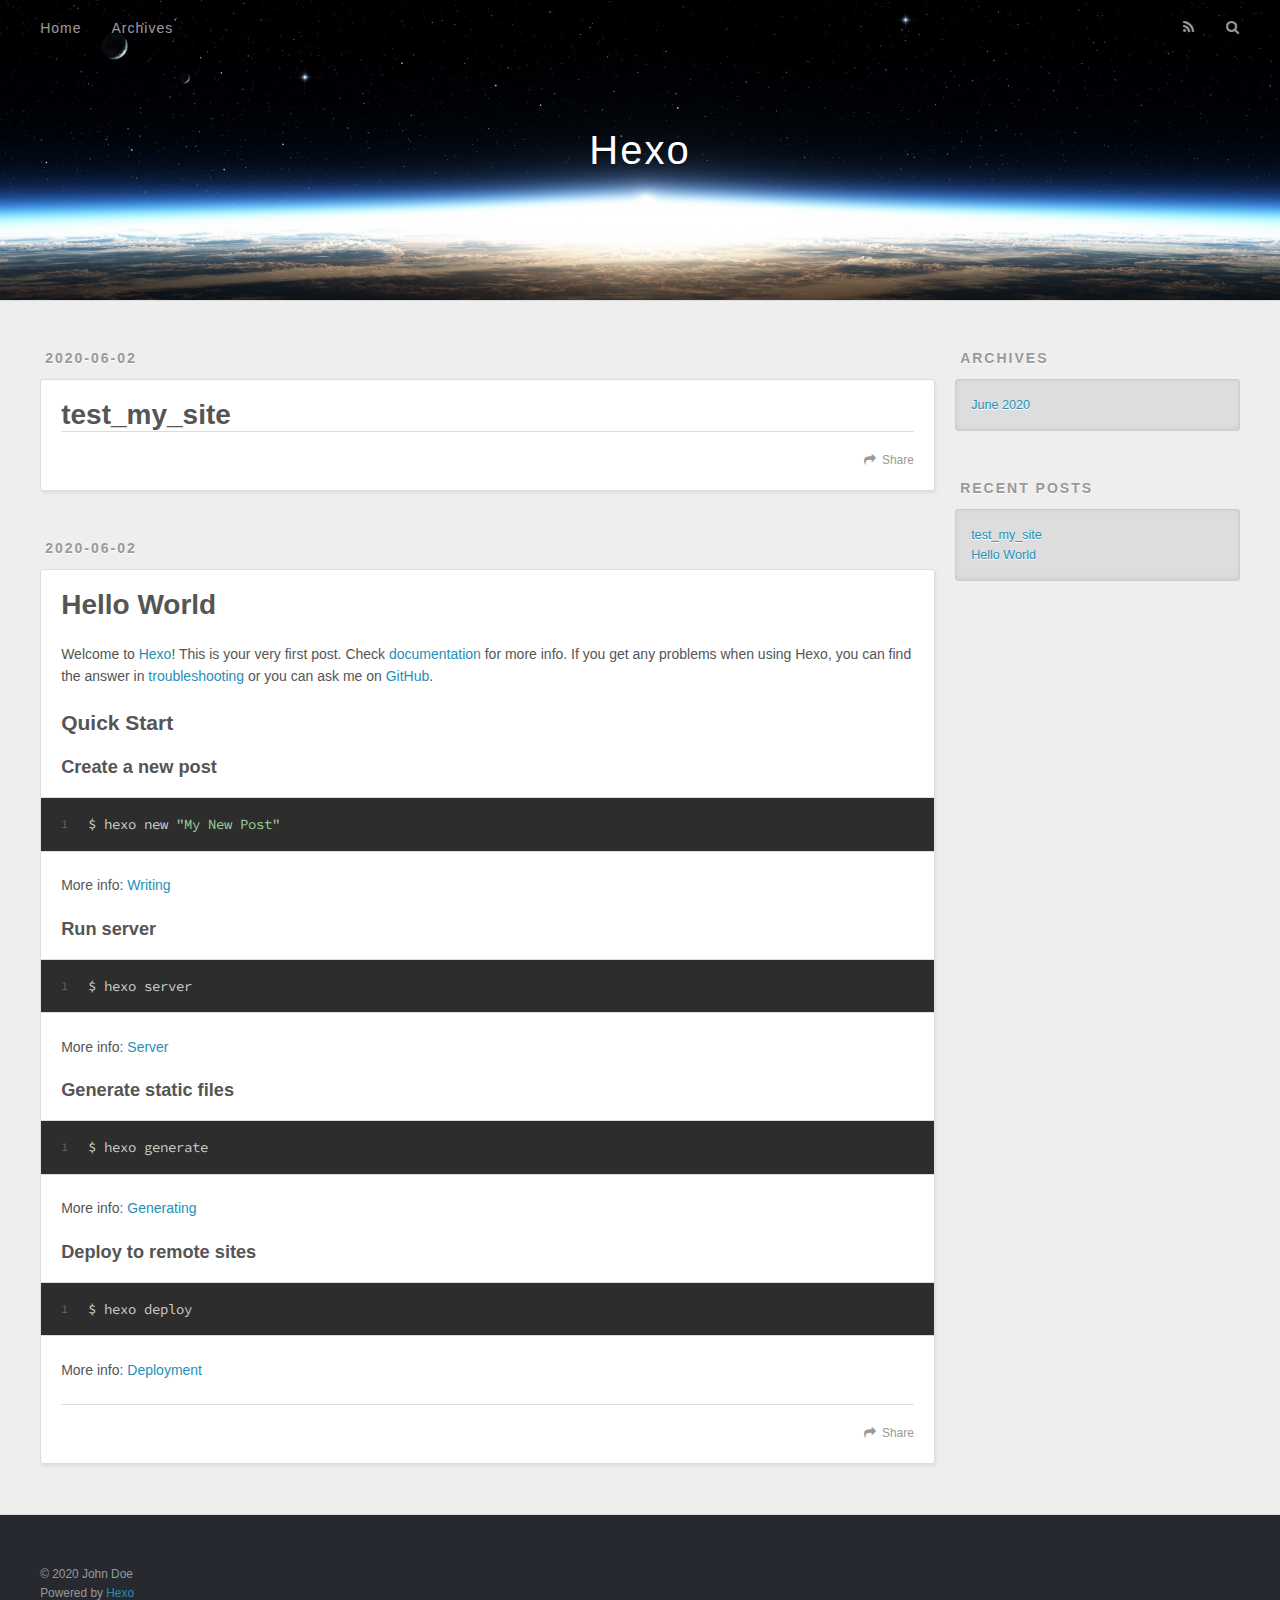
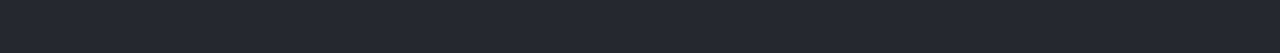
==== index.html @ ede65802 "Site updated: 2020-06-03 00:33:55" ====
<!DOCTYPE html>
<html>
<head>
  <meta charset="utf-8">
  

  
  <title>Hexo</title>
  <meta name="viewport" content="width=device-width, initial-scale=1, maximum-scale=1">
  <meta property="og:type" content="website">
<meta property="og:title" content="Hexo">
<meta property="og:url" content="http://yoursite.com/index.html">
<meta property="og:site_name" content="Hexo">
<meta property="og:locale" content="en_US">
<meta property="article:author" content="John Doe">
<meta name="twitter:card" content="summary">
  
    <link rel="alternate" href="/atom.xml" title="Hexo" type="application/atom+xml">
  
  
    <link rel="icon" href="/favicon.png">
  
  
    <link href="//fonts.googleapis.com/css?family=Source+Code+Pro" rel="stylesheet" type="text/css">
  
  
<link rel="stylesheet" href="/css/style.css">

<meta name="generator" content="Hexo 4.2.1"></head>

<body>
  <div id="container">
    <div id="wrap">
      <header id="header">
  <div id="banner"></div>
  <div id="header-outer" class="outer">
    <div id="header-title" class="inner">
      <h1 id="logo-wrap">
        <a href="/" id="logo">Hexo</a>
      </h1>
      
    </div>
    <div id="header-inner" class="inner">
      <nav id="main-nav">
        <a id="main-nav-toggle" class="nav-icon"></a>
        
          <a class="main-nav-link" href="/">Home</a>
        
          <a class="main-nav-link" href="/archives">Archives</a>
        
      </nav>
      <nav id="sub-nav">
        
          <a id="nav-rss-link" class="nav-icon" href="/atom.xml" title="RSS Feed"></a>
        
        <a id="nav-search-btn" class="nav-icon" title="Search"></a>
      </nav>
      <div id="search-form-wrap">
        <form action="//google.com/search" method="get" accept-charset="UTF-8" class="search-form"><input type="search" name="q" class="search-form-input" placeholder="Search"><button type="submit" class="search-form-submit">&#xF002;</button><input type="hidden" name="sitesearch" value="http://yoursite.com"></form>
      </div>
    </div>
  </div>
</header>
      <div class="outer">
        <section id="main">
  
    <article id="post-test-my-site" class="article article-type-post" itemscope itemprop="blogPost">
  <div class="article-meta">
    <a href="/2020/06/02/test-my-site/" class="article-date">
  <time datetime="2020-06-02T15:18:03.000Z" itemprop="datePublished">2020-06-02</time>
</a>
    
  </div>
  <div class="article-inner">
    
    
      <header class="article-header">
        
  
    <h1 itemprop="name">
      <a class="article-title" href="/2020/06/02/test-my-site/">test_my_site</a>
    </h1>
  

      </header>
    
    <div class="article-entry" itemprop="articleBody">
      
        
      
    </div>
    <footer class="article-footer">
      <a data-url="http://yoursite.com/2020/06/02/test-my-site/" data-id="ckay45ydo000164vs3objbcc9" class="article-share-link">Share</a>
      
      
    </footer>
  </div>
  
</article>


  
    <article id="post-hello-world" class="article article-type-post" itemscope itemprop="blogPost">
  <div class="article-meta">
    <a href="/2020/06/02/hello-world/" class="article-date">
  <time datetime="2020-06-02T15:09:03.783Z" itemprop="datePublished">2020-06-02</time>
</a>
    
  </div>
  <div class="article-inner">
    
    
      <header class="article-header">
        
  
    <h1 itemprop="name">
      <a class="article-title" href="/2020/06/02/hello-world/">Hello World</a>
    </h1>
  

      </header>
    
    <div class="article-entry" itemprop="articleBody">
      
        <p>Welcome to <a href="https://hexo.io/" target="_blank" rel="noopener">Hexo</a>! This is your very first post. Check <a href="https://hexo.io/docs/" target="_blank" rel="noopener">documentation</a> for more info. If you get any problems when using Hexo, you can find the answer in <a href="https://hexo.io/docs/troubleshooting.html" target="_blank" rel="noopener">troubleshooting</a> or you can ask me on <a href="https://github.com/hexojs/hexo/issues" target="_blank" rel="noopener">GitHub</a>.</p>
<h2 id="Quick-Start"><a href="#Quick-Start" class="headerlink" title="Quick Start"></a>Quick Start</h2><h3 id="Create-a-new-post"><a href="#Create-a-new-post" class="headerlink" title="Create a new post"></a>Create a new post</h3><figure class="highlight bash"><table><tr><td class="gutter"><pre><span class="line">1</span><br></pre></td><td class="code"><pre><span class="line">$ hexo new <span class="string">"My New Post"</span></span><br></pre></td></tr></table></figure>

<p>More info: <a href="https://hexo.io/docs/writing.html" target="_blank" rel="noopener">Writing</a></p>
<h3 id="Run-server"><a href="#Run-server" class="headerlink" title="Run server"></a>Run server</h3><figure class="highlight bash"><table><tr><td class="gutter"><pre><span class="line">1</span><br></pre></td><td class="code"><pre><span class="line">$ hexo server</span><br></pre></td></tr></table></figure>

<p>More info: <a href="https://hexo.io/docs/server.html" target="_blank" rel="noopener">Server</a></p>
<h3 id="Generate-static-files"><a href="#Generate-static-files" class="headerlink" title="Generate static files"></a>Generate static files</h3><figure class="highlight bash"><table><tr><td class="gutter"><pre><span class="line">1</span><br></pre></td><td class="code"><pre><span class="line">$ hexo generate</span><br></pre></td></tr></table></figure>

<p>More info: <a href="https://hexo.io/docs/generating.html" target="_blank" rel="noopener">Generating</a></p>
<h3 id="Deploy-to-remote-sites"><a href="#Deploy-to-remote-sites" class="headerlink" title="Deploy to remote sites"></a>Deploy to remote sites</h3><figure class="highlight bash"><table><tr><td class="gutter"><pre><span class="line">1</span><br></pre></td><td class="code"><pre><span class="line">$ hexo deploy</span><br></pre></td></tr></table></figure>

<p>More info: <a href="https://hexo.io/docs/one-command-deployment.html" target="_blank" rel="noopener">Deployment</a></p>

      
    </div>
    <footer class="article-footer">
      <a data-url="http://yoursite.com/2020/06/02/hello-world/" data-id="ckay45ydk000064vs6epibix3" class="article-share-link">Share</a>
      
      
    </footer>
  </div>
  
</article>


  


</section>
        
          <aside id="sidebar">
  
    

  
    

  
    
  
    
  <div class="widget-wrap">
    <h3 class="widget-title">Archives</h3>
    <div class="widget">
      <ul class="archive-list"><li class="archive-list-item"><a class="archive-list-link" href="/archives/2020/06/">June 2020</a></li></ul>
    </div>
  </div>


  
    
  <div class="widget-wrap">
    <h3 class="widget-title">Recent Posts</h3>
    <div class="widget">
      <ul>
        
          <li>
            <a href="/2020/06/02/test-my-site/">test_my_site</a>
          </li>
        
          <li>
            <a href="/2020/06/02/hello-world/">Hello World</a>
          </li>
        
      </ul>
    </div>
  </div>

  
</aside>
        
      </div>
      <footer id="footer">
  
  <div class="outer">
    <div id="footer-info" class="inner">
      &copy; 2020 John Doe<br>
      Powered by <a href="http://hexo.io/" target="_blank">Hexo</a>
    </div>
  </div>
</footer>
    </div>
    <nav id="mobile-nav">
  
    <a href="/" class="mobile-nav-link">Home</a>
  
    <a href="/archives" class="mobile-nav-link">Archives</a>
  
</nav>
    

<script src="//ajax.googleapis.com/ajax/libs/jquery/2.0.3/jquery.min.js"></script>


  
<link rel="stylesheet" href="/fancybox/jquery.fancybox.css">

  
<script src="/fancybox/jquery.fancybox.pack.js"></script>




<script src="/js/script.js"></script>




  </div>
</body>
</html>
---- css/style.css ----
body {
  width: 100%;
}
body:before,
body:after {
  content: "";
  display: table;
}
body:after {
  clear: both;
}
html,
body,
div,
span,
applet,
object,
iframe,
h1,
h2,
h3,
h4,
h5,
h6,
p,
blockquote,
pre,
a,
abbr,
acronym,
address,
big,
cite,
code,
del,
dfn,
em,
img,
ins,
kbd,
q,
s,
samp,
small,
strike,
strong,
sub,
sup,
tt,
var,
dl,
dt,
dd,
ol,
ul,
li,
fieldset,
form,
label,
legend,
table,
caption,
tbody,
tfoot,
thead,
tr,
th,
td {
  margin: 0;
  padding: 0;
  border: 0;
  outline: 0;
  font-weight: inherit;
  font-style: inherit;
  font-family: inherit;
  font-size: 100%;
  vertical-align: baseline;
}
body {
  line-height: 1;
  color: #000;
  background: #fff;
}
ol,
ul {
  list-style: none;
}
table {
  border-collapse: separate;
  border-spacing: 0;
  vertical-align: middle;
}
caption,
th,
td {
  text-align: left;
  font-weight: normal;
  vertical-align: middle;
}
a img {
  border: none;
}
input,
button {
  margin: 0;
  padding: 0;
}
input::-moz-focus-inner,
button::-moz-focus-inner {
  border: 0;
  padding: 0;
}
@font-face {
  font-family: FontAwesome;
  font-style: normal;
  font-weight: normal;
  src: url("fonts/fontawesome-webfont.eot?v=#4.0.3");
  src: url("fonts/fontawesome-webfont.eot?#iefix&v=#4.0.3") format("embedded-opentype"), url("fonts/fontawesome-webfont.woff?v=#4.0.3") format("woff"), url("fonts/fontawesome-webfont.ttf?v=#4.0.3") format("truetype"), url("fonts/fontawesome-webfont.svg#fontawesomeregular?v=#4.0.3") format("svg");
}
html,
body,
#container {
  height: 100%;
}
body {
  background: #eee;
  font: 14px -apple-system, BlinkMacSystemFont, "Segoe UI", "Roboto", "Oxygen", "Ubuntu", "Cantarell", "Fira Sans", "Droid Sans", "Helvetica Neue", sans-serif;
  -webkit-text-size-adjust: 100%;
}
.outer {
  max-width: 1220px;
  margin: 0 auto;
  padding: 0 20px;
}
.outer:before,
.outer:after {
  content: "";
  display: table;
}
.outer:after {
  clear: both;
}
.inner {
  display: inline;
  float: left;
  width: 98.33333333333333%;
  margin: 0 0.833333333333333%;
}
.left,
.alignleft {
  float: left;
}
.right,
.alignright {
  float: right;
}
.clear {
  clear: both;
}
#container {
  position: relative;
}
.mobile-nav-on {
  overflow: hidden;
}
#wrap {
  height: 100%;
  width: 100%;
  position: absolute;
  top: 0;
  left: 0;
  -webkit-transition: 0.2s ease-out;
  -moz-transition: 0.2s ease-out;
  -ms-transition: 0.2s ease-out;
  transition: 0.2s ease-out;
  z-index: 1;
  background: #eee;
}
.mobile-nav-on #wrap {
  left: 280px;
}
@media screen and (min-width: 768px) {
  #main {
    display: inline;
    float: left;
    width: 73.33333333333333%;
    margin: 0 0.833333333333333%;
  }
}
.article-date,
.article-category-link,
.archive-year,
.widget-title {
  text-decoration: none;
  text-transform: uppercase;
  letter-spacing: 2px;
  color: #999;
  margin-bottom: 1em;
  margin-left: 5px;
  line-height: 1em;
  text-shadow: 0 1px #fff;
  font-weight: bold;
}
.article-inner,
.archive-article-inner {
  background: #fff;
  -webkit-box-shadow: 1px 2px 3px #ddd;
  box-shadow: 1px 2px 3px #ddd;
  border: 1px solid #ddd;
  border-radius: 3px;
}
.article-entry h1,
.widget h1 {
  font-size: 2em;
}
.article-entry h2,
.widget h2 {
  font-size: 1.5em;
}
.article-entry h3,
.widget h3 {
  font-size: 1.3em;
}
.article-entry h4,
.widget h4 {
  font-size: 1.2em;
}
.article-entry h5,
.widget h5 {
  font-size: 1em;
}
.article-entry h6,
.widget h6 {
  font-size: 1em;
  color: #999;
}
.article-entry hr,
.widget hr {
  border: 1px dashed #ddd;
}
.article-entry strong,
.widget strong {
  font-weight: bold;
}
.article-entry em,
.widget em,
.article-entry cite,
.widget cite {
  font-style: italic;
}
.article-entry sup,
.widget sup,
.article-entry sub,
.widget sub {
  font-size: 0.75em;
  line-height: 0;
  position: relative;
  vertical-align: baseline;
}
.article-entry sup,
.widget sup {
  top: -0.5em;
}
.article-entry sub,
.widget sub {
  bottom: -0.2em;
}
.article-entry small,
.widget small {
  font-size: 0.85em;
}
.article-entry acronym,
.widget acronym,
.article-entry abbr,
.widget abbr {
  border-bottom: 1px dotted;
}
.article-entry ul,
.widget ul,
.article-entry ol,
.widget ol,
.article-entry dl,
.widget dl {
  margin: 0 20px;
  line-height: 1.6em;
}
.article-entry ul ul,
.widget ul ul,
.article-entry ol ul,
.widget ol ul,
.article-entry ul ol,
.widget ul ol,
.article-entry ol ol,
.widget ol ol {
  margin-top: 0;
  margin-bottom: 0;
}
.article-entry ul,
.widget ul {
  list-style: disc;
}
.article-entry ol,
.widget ol {
  list-style: decimal;
}
.article-entry dt,
.widget dt {
  font-weight: bold;
}
#header {
  height: 300px;
  position: relative;
  border-bottom: 1px solid #ddd;
}
#header:before,
#header:after {
  content: "";
  position: absolute;
  left: 0;
  right: 0;
  height: 40px;
}
#header:before {
  top: 0;
  background: -webkit-linear-gradient(rgba(0,0,0,0.2), transparent);
  background: -moz-linear-gradient(rgba(0,0,0,0.2), transparent);
  background: -ms-linear-gradient(rgba(0,0,0,0.2), transparent);
  background: linear-gradient(rgba(0,0,0,0.2), transparent);
}
#header:after {
  bottom: 0;
  background: -webkit-linear-gradient(transparent, rgba(0,0,0,0.2));
  background: -moz-linear-gradient(transparent, rgba(0,0,0,0.2));
  background: -ms-linear-gradient(transparent, rgba(0,0,0,0.2));
  background: linear-gradient(transparent, rgba(0,0,0,0.2));
}
#header-outer {
  height: 100%;
  position: relative;
}
#header-inner {
  position: relative;
  overflow: hidden;
}
#banner {
  position: absolute;
  top: 0;
  left: 0;
  width: 100%;
  height: 100%;
  background: url("images/banner.jpg") center #000;
  -webkit-background-size: cover;
  -moz-background-size: cover;
  background-size: cover;
  z-index: -1;
}
#header-title {
  text-align: center;
  height: 40px;
  position: absolute;
  top: 50%;
  left: 0;
  margin-top: -20px;
}
#logo,
#subtitle {
  text-decoration: none;
  color: #fff;
  font-weight: 300;
  text-shadow: 0 1px 4px rgba(0,0,0,0.3);
}
#logo {
  font-size: 40px;
  line-height: 40px;
  letter-spacing: 2px;
}
#subtitle {
  font-size: 16px;
  line-height: 16px;
  letter-spacing: 1px;
}
#subtitle-wrap {
  margin-top: 16px;
}
#main-nav {
  float: left;
  margin-left: -15px;
}
.nav-icon,
.main-nav-link {
  float: left;
  color: #fff;
  opacity: 0.6;
  text-decoration: none;
  text-shadow: 0 1px rgba(0,0,0,0.2);
  -webkit-transition: opacity 0.2s;
  -moz-transition: opacity 0.2s;
  -ms-transition: opacity 0.2s;
  transition: opacity 0.2s;
  display: block;
  padding: 20px 15px;
}
.nav-icon:hover,
.main-nav-link:hover {
  opacity: 1;
}
.nav-icon {
  font-family: FontAwesome;
  text-align: center;
  font-size: 14px;
  width: 14px;
  height: 14px;
  padding: 20px 15px;
  position: relative;
  cursor: pointer;
}
.main-nav-link {
  font-weight: 300;
  letter-spacing: 1px;
}
@media screen and (max-width: 479px) {
  .main-nav-link {
    display: none;
  }
}
#main-nav-toggle {
  display: none;
}
#main-nav-toggle:before {
  content: "\f0c9";
}
@media screen and (max-width: 479px) {
  #main-nav-toggle {
    display: block;
  }
}
#sub-nav {
  float: right;
  margin-right: -15px;
}
#nav-rss-link:before {
  content: "\f09e";
}
#nav-search-btn:before {
  content: "\f002";
}
#search-form-wrap {
  position: absolute;
  top: 15px;
  width: 150px;
  height: 30px;
  right: -150px;
  opacity: 0;
  -webkit-transition: 0.2s ease-out;
  -moz-transition: 0.2s ease-out;
  -ms-transition: 0.2s ease-out;
  transition: 0.2s ease-out;
}
#search-form-wrap.on {
  opacity: 1;
  right: 0;
}
@media screen and (max-width: 479px) {
  #search-form-wrap {
    width: 100%;
    right: -100%;
  }
}
.search-form {
  position: absolute;
  top: 0;
  left: 0;
  right: 0;
  background: #fff;
  padding: 5px 15px;
  border-radius: 15px;
  -webkit-box-shadow: 0 0 10px rgba(0,0,0,0.3);
  box-shadow: 0 0 10px rgba(0,0,0,0.3);
}
.search-form-input {
  border: none;
  background: none;
  color: #555;
  width: 100%;
  font: 13px -apple-system, BlinkMacSystemFont, "Segoe UI", "Roboto", "Oxygen", "Ubuntu", "Cantarell", "Fira Sans", "Droid Sans", "Helvetica Neue", sans-serif;
  outline: none;
}
.search-form-input::-webkit-search-results-decoration,
.search-form-input::-webkit-search-cancel-button {
  -webkit-appearance: none;
}
.search-form-submit {
  position: absolute;
  top: 50%;
  right: 10px;
  margin-top: -7px;
  font: 13px FontAwesome;
  border: none;
  background: none;
  color: #bbb;
  cursor: pointer;
}
.search-form-submit:hover,
.search-form-submit:focus {
  color: #777;
}
.article {
  margin: 50px 0;
}
.article-inner {
  overflow: hidden;
}
.article-meta:before,
.article-meta:after {
  content: "";
  display: table;
}
.article-meta:after {
  clear: both;
}
.article-date {
  float: left;
}
.article-category {
  float: left;
  line-height: 1em;
  color: #ccc;
  text-shadow: 0 1px #fff;
  margin-left: 8px;
}
.article-category:before {
  content: "\2022";
}
.article-category-link {
  margin: 0 12px 1em;
}
.article-header {
  padding: 20px 20px 0;
}
.article-title {
  text-decoration: none;
  font-size: 2em;
  font-weight: bold;
  color: #555;
  line-height: 1.1em;
  -webkit-transition: color 0.2s;
  -moz-transition: color 0.2s;
  -ms-transition: color 0.2s;
  transition: color 0.2s;
}
a.article-title:hover {
  color: #258fb8;
}
.article-entry {
  color: #555;
  padding: 0 20px;
}
.article-entry:before,
.article-entry:after {
  content: "";
  display: table;
}
.article-entry:after {
  clear: both;
}
.article-entry p,
.article-entry table {
  line-height: 1.6em;
  margin: 1.6em 0;
}
.article-entry h1,
.article-entry h2,
.article-entry h3,
.article-entry h4,
.article-entry h5,
.article-entry h6 {
  font-weight: bold;
}
.article-entry h1,
.article-entry h2,
.article-entry h3,
.article-entry h4,
.article-entry h5,
.article-entry h6 {
  line-height: 1.1em;
  margin: 1.1em 0;
}
.article-entry a {
  color: #258fb8;
  text-decoration: none;
}
.article-entry a:hover {
  text-decoration: underline;
}
.article-entry ul,
.article-entry ol,
.article-entry dl {
  margin-top: 1.6em;
  margin-bottom: 1.6em;
}
.article-entry img,
.article-entry video {
  max-width: 100%;
  height: auto;
  display: block;
  margin: auto;
}
.article-entry iframe {
  border: none;
}
.article-entry table {
  width: 100%;
  border-collapse: collapse;
  border-spacing: 0;
}
.article-entry th {
  font-weight: bold;
  border-bottom: 3px solid #ddd;
  padding-bottom: 0.5em;
}
.article-entry td {
  border-bottom: 1px solid #ddd;
  padding: 10px 0;
}
.article-entry blockquote {
  font-family: Georgia, "Times New Roman", serif;
  font-size: 1.4em;
  margin: 1.6em 20px;
  text-align: center;
}
.article-entry blockquote footer {
  font-size: 14px;
  margin: 1.6em 0;
  font-family: -apple-system, BlinkMacSystemFont, "Segoe UI", "Roboto", "Oxygen", "Ubuntu", "Cantarell", "Fira Sans", "Droid Sans", "Helvetica Neue", sans-serif;
}
.article-entry blockquote footer cite:before {
  content: "—";
  padding: 0 0.5em;
}
.article-entry .pullquote {
  text-align: left;
  width: 45%;
  margin: 0;
}
.article-entry .pullquote.left {
  margin-left: 0.5em;
  margin-right: 1em;
}
.article-entry .pullquote.right {
  margin-right: 0.5em;
  margin-left: 1em;
}
.article-entry .caption {
  color: #999;
  display: block;
  font-size: 0.9em;
  margin-top: 0.5em;
  position: relative;
  text-align: center;
}
.article-entry .video-container {
  position: relative;
  padding-top: 56.25%;
  height: 0;
  overflow: hidden;
}
.article-entry .video-container iframe,
.article-entry .video-container object,
.article-entry .video-container embed {
  position: absolute;
  top: 0;
  left: 0;
  width: 100%;
  height: 100%;
  margin-top: 0;
}
.article-more-link a {
  display: inline-block;
  line-height: 1em;
  padding: 6px 15px;
  border-radius: 15px;
  background: #eee;
  color: #999;
  text-shadow: 0 1px #fff;
  text-decoration: none;
}
.article-more-link a:hover {
  background: #258fb8;
  color: #fff;
  text-decoration: none;
  text-shadow: 0 1px #1e7293;
}
.article-footer {
  font-size: 0.85em;
  line-height: 1.6em;
  border-top: 1px solid #ddd;
  padding-top: 1.6em;
  margin: 0 20px 20px;
}
.article-footer:before,
.article-footer:after {
  content: "";
  display: table;
}
.article-footer:after {
  clear: both;
}
.article-footer a {
  color: #999;
  text-decoration: none;
}
.article-footer a:hover {
  color: #555;
}
.article-tag-list-item {
  float: left;
  margin-right: 10px;
}
.article-tag-list-link:before {
  content: "#";
}
.article-comment-link {
  float: right;
}
.article-comment-link:before {
  content: "\f075";
  font-family: FontAwesome;
  padding-right: 8px;
}
.article-share-link {
  cursor: pointer;
  float: right;
  margin-left: 20px;
}
.article-share-link:before {
  content: "\f064";
  font-family: FontAwesome;
  padding-right: 6px;
}
#article-nav {
  position: relative;
}
#article-nav:before,
#article-nav:after {
  content: "";
  display: table;
}
#article-nav:after {
  clear: both;
}
@media screen and (min-width: 768px) {
  #article-nav {
    margin: 50px 0;
  }
  #article-nav:before {
    width: 8px;
    height: 8px;
    position: absolute;
    top: 50%;
    left: 50%;
    margin-top: -4px;
    margin-left: -4px;
    content: "";
    border-radius: 50%;
    background: #ddd;
    -webkit-box-shadow: 0 1px 2px #fff;
    box-shadow: 0 1px 2px #fff;
  }
}
.article-nav-link-wrap {
  text-decoration: none;
  text-shadow: 0 1px #fff;
  color: #999;
  -webkit-box-sizing: border-box;
  -moz-box-sizing: border-box;
  box-sizing: border-box;
  margin-top: 50px;
  text-align: center;
  display: block;
}
.article-nav-link-wrap:hover {
  color: #555;
}
@media screen and (min-width: 768px) {
  .article-nav-link-wrap {
    width: 50%;
    margin-top: 0;
  }
}
@media screen and (min-width: 768px) {
  #article-nav-newer {
    float: left;
    text-align: right;
    padding-right: 20px;
  }
}
@media screen and (min-width: 768px) {
  #article-nav-older {
    float: right;
    text-align: left;
    padding-left: 20px;
  }
}
.article-nav-caption {
  text-transform: uppercase;
  letter-spacing: 2px;
  color: #ddd;
  line-height: 1em;
  font-weight: bold;
}
#article-nav-newer .article-nav-caption {
  margin-right: -2px;
}
.article-nav-title {
  font-size: 0.85em;
  line-height: 1.6em;
  margin-top: 0.5em;
}
.article-share-box {
  position: absolute;
  display: none;
  background: #fff;
  -webkit-box-shadow: 1px 2px 10px rgba(0,0,0,0.2);
  box-shadow: 1px 2px 10px rgba(0,0,0,0.2);
  border-radius: 3px;
  margin-left: -145px;
  overflow: hidden;
  z-index: 1;
}
.article-share-box.on {
  display: block;
}
.article-share-input {
  width: 100%;
  background: none;
  -webkit-box-sizing: border-box;
  -moz-box-sizing: border-box;
  box-sizing: border-box;
  font: 14px -apple-system, BlinkMacSystemFont, "Segoe UI", "Roboto", "Oxygen", "Ubuntu", "Cantarell", "Fira Sans", "Droid Sans", "Helvetica Neue", sans-serif;
  padding: 0 15px;
  color: #555;
  outline: none;
  border: 1px solid #ddd;
  border-radius: 3px 3px 0 0;
  height: 36px;
  line-height: 36px;
}
.article-share-links {
  background: #eee;
}
.article-share-links:before,
.article-share-links:after {
  content: "";
  display: table;
}
.article-share-links:after {
  clear: both;
}
.article-share-twitter,
.article-share-facebook,
.article-share-pinterest,
.article-share-google {
  width: 50px;
  height: 36px;
  display: block;
  float: left;
  position: relative;
  color: #999;
  text-shadow: 0 1px #fff;
}
.article-share-twitter:before,
.article-share-facebook:before,
.article-share-pinterest:before,
.article-share-google:before {
  font-size: 20px;
  font-family: FontAwesome;
  width: 20px;
  height: 20px;
  position: absolute;
  top: 50%;
  left: 50%;
  margin-top: -10px;
  margin-left: -10px;
  text-align: center;
}
.article-share-twitter:hover,
.article-share-facebook:hover,
.article-share-pinterest:hover,
.article-share-google:hover {
  color: #fff;
}
.article-share-twitter:before {
  content: "\f099";
}
.article-share-twitter:hover {
  background: #00aced;
  text-shadow: 0 1px #008abe;
}
.article-share-facebook:before {
  content: "\f09a";
}
.article-share-facebook:hover {
  background: #3b5998;
  text-shadow: 0 1px #2f477a;
}
.article-share-pinterest:before {
  content: "\f0d2";
}
.article-share-pinterest:hover {
  background: #cb2027;
  text-shadow: 0 1px #a21a1f;
}
.article-share-google:before {
  content: "\f0d5";
}
.article-share-google:hover {
  background: #dd4b39;
  text-shadow: 0 1px #be3221;
}
.article-gallery {
  background: #000;
  position: relative;
}
.article-gallery-photos {
  position: relative;
  overflow: hidden;
}
.article-gallery-img {
  display: none;
  max-width: 100%;
}
.article-gallery-img:first-child {
  display: block;
}
.article-gallery-img.loaded {
  position: absolute;
  display: block;
}
.article-gallery-img img {
  display: block;
  max-width: 100%;
  margin: 0 auto;
}
#comments {
  background: #fff;
  -webkit-box-shadow: 1px 2px 3px #ddd;
  box-shadow: 1px 2px 3px #ddd;
  padding: 20px;
  border: 1px solid #ddd;
  border-radius: 3px;
  margin: 50px 0;
}
#comments a {
  color: #258fb8;
}
.archives-wrap {
  margin: 50px 0;
}
.archives:before,
.archives:after {
  content: "";
  display: table;
}
.archives:after {
  clear: both;
}
.archive-year-wrap {
  margin-bottom: 1em;
}
.archives {
  -webkit-column-gap: 10px;
  -moz-column-gap: 10px;
  column-gap: 10px;
}
@media screen and (min-width: 480px) and (max-width: 767px) {
  .archives {
    -webkit-column-count: 2;
    -moz-column-count: 2;
    column-count: 2;
  }
}
@media screen and (min-width: 768px) {
  .archives {
    -webkit-column-count: 3;
    -moz-column-count: 3;
    column-count: 3;
  }
}
.archive-article {
  -webkit-column-break-inside: avoid;
  page-break-inside: avoid;
  overflow: hidden;
  break-inside: avoid-column;
}
.archive-article-inner {
  padding: 10px;
  margin-bottom: 15px;
}
.archive-article-title {
  text-decoration: none;
  font-weight: bold;
  color: #555;
  -webkit-transition: color 0.2s;
  -moz-transition: color 0.2s;
  -ms-transition: color 0.2s;
  transition: color 0.2s;
  line-height: 1.6em;
}
.archive-article-title:hover {
  color: #258fb8;
}
.archive-article-footer {
  margin-top: 1em;
}
.archive-article-date {
  color: #999;
  text-decoration: none;
  font-size: 0.85em;
  line-height: 1em;
  margin-bottom: 0.5em;
  display: block;
}
#page-nav {
  margin: 50px auto;
  background: #fff;
  -webkit-box-shadow: 1px 2px 3px #ddd;
  box-shadow: 1px 2px 3px #ddd;
  border: 1px solid #ddd;
  border-radius: 3px;
  text-align: center;
  color: #999;
  overflow: hidden;
}
#page-nav:before,
#page-nav:after {
  content: "";
  display: table;
}
#page-nav:after {
  clear: both;
}
#page-nav a,
#page-nav span {
  padding: 10px 20px;
  line-height: 1;
  height: 2ex;
}
#page-nav a {
  color: #999;
  text-decoration: none;
}
#page-nav a:hover {
  background: #999;
  color: #fff;
}
#page-nav .prev {
  float: left;
}
#page-nav .next {
  float: right;
}
#page-nav .page-number {
  display: inline-block;
}
@media screen and (max-width: 479px) {
  #page-nav .page-number {
    display: none;
  }
}
#page-nav .current {
  color: #555;
  font-weight: bold;
}
#page-nav .space {
  color: #ddd;
}
#footer {
  background: #262a30;
  padding: 50px 0;
  border-top: 1px solid #ddd;
  color: #999;
}
#footer a {
  color: #258fb8;
  text-decoration: none;
}
#footer a:hover {
  text-decoration: underline;
}
#footer-info {
  line-height: 1.6em;
  font-size: 0.85em;
}
.article-entry pre,
.article-entry .highlight {
  background: #2d2d2d;
  margin: 0 -20px;
  padding: 15px 20px;
  border-style: solid;
  border-color: #ddd;
  border-width: 1px 0;
  overflow: auto;
  color: #ccc;
  line-height: 22.400000000000002px;
}
.article-entry .highlight .gutter pre,
.article-entry .gist .gist-file .gist-data .line-numbers {
  color: #666;
  font-size: 0.85em;
}
.article-entry pre,
.article-entry code {
  font-family: "Source Code Pro", Consolas, Monaco, Menlo, Consolas, monospace;
}
.article-entry code {
  background: #eee;
  text-shadow: 0 1px #fff;
  padding: 0 0.3em;
}
.article-entry pre code {
  background: none;
  text-shadow: none;
  padding: 0;
}
.article-entry .highlight pre {
  border: none;
  margin: 0;
  padding: 0;
}
.article-entry .highlight table {
  margin: 0;
  width: auto;
}
.article-entry .highlight td {
  border: none;
  padding: 0;
}
.article-entry .highlight figcaption {
  font-size: 0.85em;
  color: #999;
  line-height: 1em;
  margin-bottom: 1em;
}
.article-entry .highlight figcaption:before,
.article-entry .highlight figcaption:after {
  content: "";
  display: table;
}
.article-entry .highlight figcaption:after {
  clear: both;
}
.article-entry .highlight figcaption a {
  float: right;
}
.article-entry .highlight .gutter pre {
  text-align: right;
  padding-right: 20px;
}
.article-entry .highlight .line {
  height: 22.400000000000002px;
}
.article-entry .highlight .line.marked {
  background: #515151;
}
.article-entry .gist {
  margin: 0 -20px;
  border-style: solid;
  border-color: #ddd;
  border-width: 1px 0;
  background: #2d2d2d;
  padding: 15px 20px 15px 0;
}
.article-entry .gist .gist-file {
  border: none;
  font-family: "Source Code Pro", Consolas, Monaco, Menlo, Consolas, monospace;
  margin: 0;
}
.article-entry .gist .gist-file .gist-data {
  background: none;
  border: none;
}
.article-entry .gist .gist-file .gist-data .line-numbers {
  background: none;
  border: none;
  padding: 0 20px 0 0;
}
.article-entry .gist .gist-file .gist-data .line-data {
  padding: 0 !important;
}
.article-entry .gist .gist-file .highlight {
  margin: 0;
  padding: 0;
  border: none;
}
.article-entry .gist .gist-file .gist-meta {
  background: #2d2d2d;
  color: #999;
  font: 0.85em -apple-system, BlinkMacSystemFont, "Segoe UI", "Roboto", "Oxygen", "Ubuntu", "Cantarell", "Fira Sans", "Droid Sans", "Helvetica Neue", sans-serif;
  text-shadow: 0 0;
  padding: 0;
  margin-top: 1em;
  margin-left: 20px;
}
.article-entry .gist .gist-file .gist-meta a {
  color: #258fb8;
  font-weight: normal;
}
.article-entry .gist .gist-file .gist-meta a:hover {
  text-decoration: underline;
}
pre .comment,
pre .title {
  color: #999;
}
pre .variable,
pre .attribute,
pre .tag,
pre .regexp,
pre .ruby .constant,
pre .xml .tag .title,
pre .xml .pi,
pre .xml .doctype,
pre .html .doctype,
pre .css .id,
pre .css .class,
pre .css .pseudo {
  color: #f2777a;
}
pre .number,
pre .preprocessor,
pre .built_in,
pre .literal,
pre .params,
pre .constant {
  color: #f99157;
}
pre .class,
pre .ruby .class .title,
pre .css .rules .attribute {
  color: #9c9;
}
pre .string,
pre .value,
pre .inheritance,
pre .header,
pre .ruby .symbol,
pre .xml .cdata {
  color: #9c9;
}
pre .css .hexcolor {
  color: #6cc;
}
pre .function,
pre .python .decorator,
pre .python .title,
pre .ruby .function .title,
pre .ruby .title .keyword,
pre .perl .sub,
pre .javascript .title,
pre .coffeescript .title {
  color: #69c;
}
pre .keyword,
pre .javascript .function {
  color: #c9c;
}
@media screen and (max-width: 479px) {
  #mobile-nav {
    position: absolute;
    top: 0;
    left: 0;
    width: 280px;
    height: 100%;
    background: #191919;
    border-right: 1px solid #fff;
  }
}
@media screen and (max-width: 479px) {
  .mobile-nav-link {
    display: block;
    color: #999;
    text-decoration: none;
    padding: 15px 20px;
    font-weight: bold;
  }
  .mobile-nav-link:hover {
    color: #fff;
  }
}
@media screen and (min-width: 768px) {
  #sidebar {
    display: inline;
    float: left;
    width: 23.333333333333332%;
    margin: 0 0.833333333333333%;
  }
}
.widget-wrap {
  margin: 50px 0;
}
.widget {
  color: #777;
  text-shadow: 0 1px #fff;
  background: #ddd;
  -webkit-box-shadow: 0 -1px 4px #ccc inset;
  box-shadow: 0 -1px 4px #ccc inset;
  border: 1px solid #ccc;
  padding: 15px;
  border-radius: 3px;
}
.widget a {
  color: #258fb8;
  text-decoration: none;
}
.widget a:hover {
  text-decoration: underline;
}
.widget ul ul,
.widget ol ul,
.widget dl ul,
.widget ul ol,
.widget ol ol,
.widget dl ol,
.widget ul dl,
.widget ol dl,
.widget dl dl {
  margin-left: 15px;
  list-style: disc;
}
.widget {
  line-height: 1.6em;
  word-wrap: break-word;
  font-size: 0.9em;
}
.widget ul,
.widget ol {
  list-style: none;
  margin: 0;
}
.widget ul ul,
.widget ol ul,
.widget ul ol,
.widget ol ol {
  margin: 0 20px;
}
.widget ul ul,
.widget ol ul {
  list-style: disc;
}
.widget ul ol,
.widget ol ol {
  list-style: decimal;
}
.category-list-count,
.tag-list-count,
.archive-list-count {
  padding-left: 5px;
  color: #999;
  font-size: 0.85em;
}
.category-list-count:before,
.tag-list-count:before,
.archive-list-count:before {
  content: "(";
}
.category-list-count:after,
.tag-list-count:after,
.archive-list-count:after {
  content: ")";
}
.tagcloud a {
  margin-right: 5px;
  display: inline-block;
}
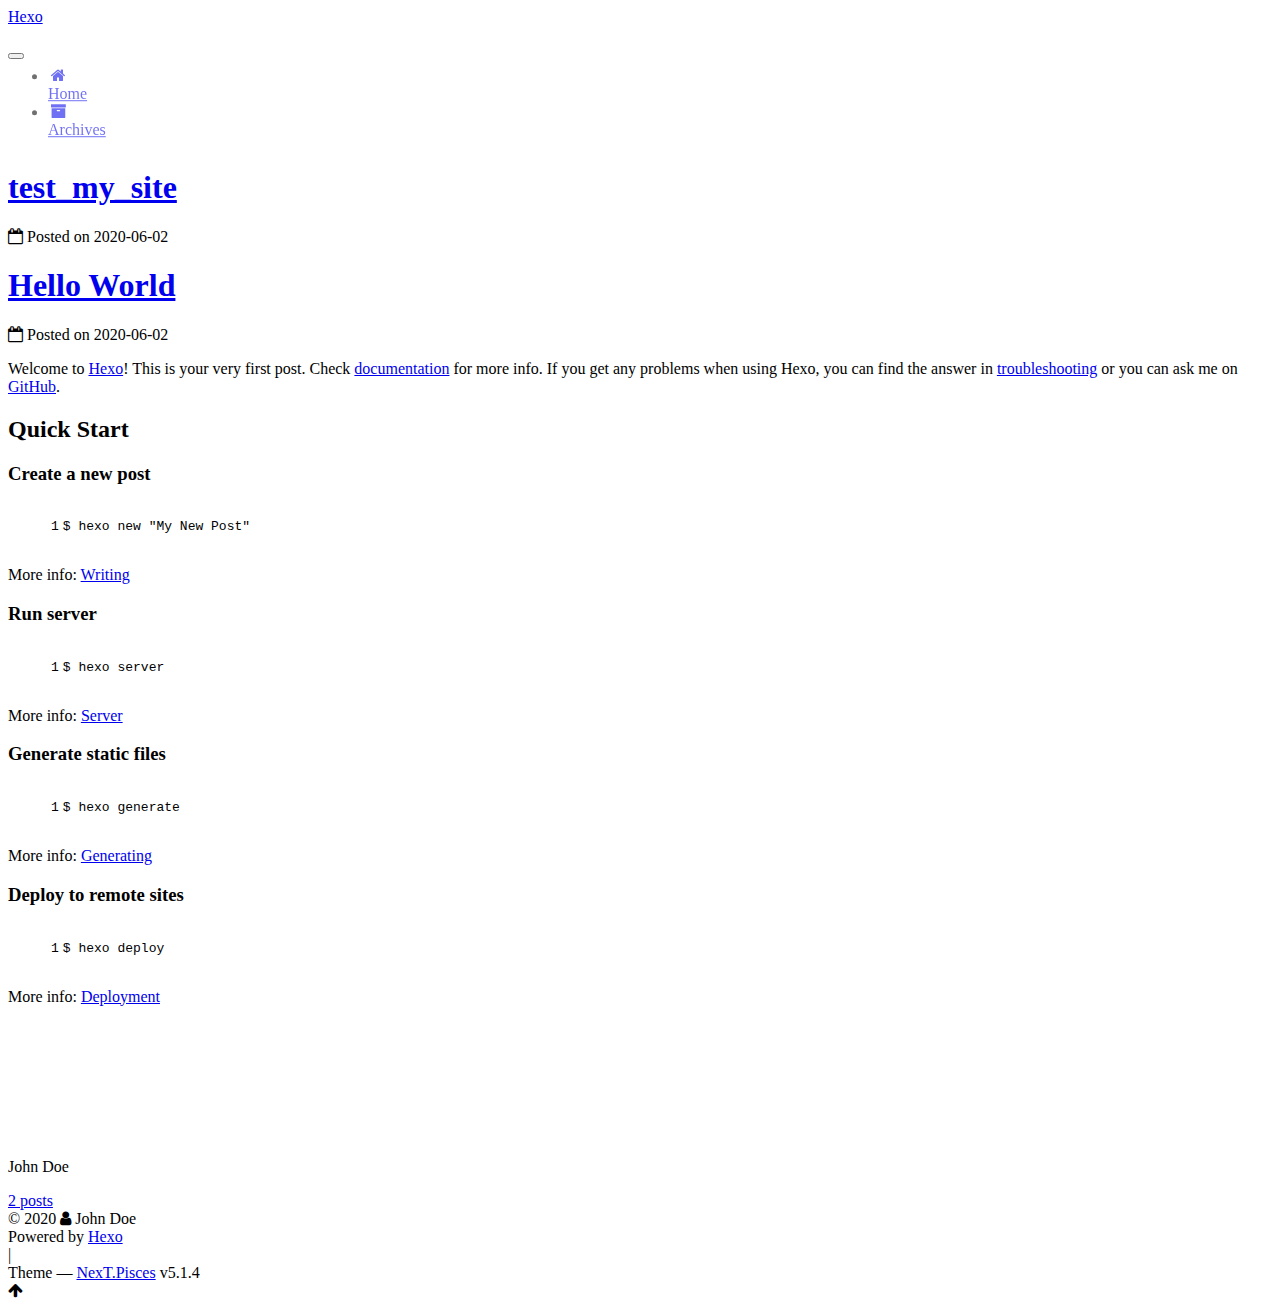
==== commit cf16be7b: "Site updated: 2020-06-03 00:38:11" ====
--- a/index.html
+++ b/index.html
@@ -1,236 +1,746 @@
 <!DOCTYPE html>
-<html>
+
+
+
+  
+
+
+<html class="theme-next pisces use-motion" lang="en">
 <head>
-  <meta charset="utf-8">
-  
-
-  
-  <title>Hexo</title>
-  <meta name="viewport" content="width=device-width, initial-scale=1, maximum-scale=1">
-  <meta property="og:type" content="website">
+  <meta charset="UTF-8"/>
+<meta http-equiv="X-UA-Compatible" content="IE=edge" />
+<meta name="viewport" content="width=device-width, initial-scale=1, maximum-scale=1"/>
+<meta name="theme-color" content="#222">
+
+
+
+
+
+
+
+
+
+<meta http-equiv="Cache-Control" content="no-transform" />
+<meta http-equiv="Cache-Control" content="no-siteapp" />
+
+
+
+
+
+
+
+
+
+
+
+
+
+
+
+
+  
+  
+  <link href="/lib/fancybox/source/jquery.fancybox.css?v=2.1.5" rel="stylesheet" type="text/css" />
+
+
+
+
+
+
+
+<link href="/lib/font-awesome/css/font-awesome.min.css?v=4.6.2" rel="stylesheet" type="text/css" />
+
+<link href="/css/main.css?v=5.1.4" rel="stylesheet" type="text/css" />
+
+
+  <link rel="apple-touch-icon" sizes="180x180" href="/images/apple-touch-icon-next.png?v=5.1.4">
+
+
+  <link rel="icon" type="image/png" sizes="32x32" href="/images/favicon-32x32-next.png?v=5.1.4">
+
+
+  <link rel="icon" type="image/png" sizes="16x16" href="/images/favicon-16x16-next.png?v=5.1.4">
+
+
+  <link rel="mask-icon" href="/images/logo.svg?v=5.1.4" color="#222">
+
+
+
+
+
+  <meta name="keywords" content="Hexo, NexT" />
+
+
+
+
+
+
+
+
+
+
+<meta property="og:type" content="website">
 <meta property="og:title" content="Hexo">
 <meta property="og:url" content="http://yoursite.com/index.html">
 <meta property="og:site_name" content="Hexo">
 <meta property="og:locale" content="en_US">
 <meta property="article:author" content="John Doe">
 <meta name="twitter:card" content="summary">
-  
-    <link rel="alternate" href="/atom.xml" title="Hexo" type="application/atom+xml">
-  
-  
-    <link rel="icon" href="/favicon.png">
-  
-  
-    <link href="//fonts.googleapis.com/css?family=Source+Code+Pro" rel="stylesheet" type="text/css">
-  
-  
-<link rel="stylesheet" href="/css/style.css">
+
+
+
+<script type="text/javascript" id="hexo.configurations">
+  var NexT = window.NexT || {};
+  var CONFIG = {
+    root: '/',
+    scheme: 'Pisces',
+    version: '5.1.4',
+    sidebar: {"position":"left","display":"post","offset":12,"b2t":false,"scrollpercent":false,"onmobile":false},
+    fancybox: true,
+    tabs: true,
+    motion: {"enable":true,"async":false,"transition":{"post_block":"fadeIn","post_header":"slideDownIn","post_body":"slideDownIn","coll_header":"slideLeftIn","sidebar":"slideUpIn"}},
+    duoshuo: {
+      userId: '0',
+      author: 'Author'
+    },
+    algolia: {
+      applicationID: '',
+      apiKey: '',
+      indexName: '',
+      hits: {"per_page":10},
+      labels: {"input_placeholder":"Search for Posts","hits_empty":"We didn't find any results for the search: ${query}","hits_stats":"${hits} results found in ${time} ms"}
+    }
+  };
+</script>
+
+
+
+  <link rel="canonical" href="http://yoursite.com/"/>
+
+
+
+
+
+  <title>Hexo</title>
+  
+
+
+
+
+
+
+
 
 <meta name="generator" content="Hexo 4.2.1"></head>
 
-<body>
-  <div id="container">
-    <div id="wrap">
-      <header id="header">
-  <div id="banner"></div>
-  <div id="header-outer" class="outer">
-    <div id="header-title" class="inner">
-      <h1 id="logo-wrap">
-        <a href="/" id="logo">Hexo</a>
-      </h1>
-      
+<body itemscope itemtype="http://schema.org/WebPage" lang="en">
+
+  
+  
+    
+  
+
+  <div class="container sidebar-position-left 
+  page-home">
+    <div class="headband"></div>
+
+    <header id="header" class="header" itemscope itemtype="http://schema.org/WPHeader">
+      <div class="header-inner"><div class="site-brand-wrapper">
+  <div class="site-meta ">
+    
+
+    <div class="custom-logo-site-title">
+      <a href="/"  class="brand" rel="start">
+        <span class="logo-line-before"><i></i></span>
+        <span class="site-title">Hexo</span>
+        <span class="logo-line-after"><i></i></span>
+      </a>
     </div>
-    <div id="header-inner" class="inner">
-      <nav id="main-nav">
-        <a id="main-nav-toggle" class="nav-icon"></a>
-        
-          <a class="main-nav-link" href="/">Home</a>
-        
-          <a class="main-nav-link" href="/archives">Archives</a>
-        
-      </nav>
-      <nav id="sub-nav">
-        
-          <a id="nav-rss-link" class="nav-icon" href="/atom.xml" title="RSS Feed"></a>
-        
-        <a id="nav-search-btn" class="nav-icon" title="Search"></a>
-      </nav>
-      <div id="search-form-wrap">
-        <form action="//google.com/search" method="get" accept-charset="UTF-8" class="search-form"><input type="search" name="q" class="search-form-input" placeholder="Search"><button type="submit" class="search-form-submit">&#xF002;</button><input type="hidden" name="sitesearch" value="http://yoursite.com"></form>
-      </div>
+      
+        <p class="site-subtitle"></p>
+      
+  </div>
+
+  <div class="site-nav-toggle">
+    <button>
+      <span class="btn-bar"></span>
+      <span class="btn-bar"></span>
+      <span class="btn-bar"></span>
+    </button>
+  </div>
+</div>
+
+<nav class="site-nav">
+  
+
+  
+    <ul id="menu" class="menu">
+      
+        
+        <li class="menu-item menu-item-home">
+          <a href="/%20" rel="section">
+            
+              <i class="menu-item-icon fa fa-fw fa-home"></i> <br />
+            
+            Home
+          </a>
+        </li>
+      
+        
+        <li class="menu-item menu-item-archives">
+          <a href="/archives/%20" rel="section">
+            
+              <i class="menu-item-icon fa fa-fw fa-archive"></i> <br />
+            
+            Archives
+          </a>
+        </li>
+      
+
+      
+    </ul>
+  
+
+  
+</nav>
+
+
+
+ </div>
+    </header>
+
+    <main id="main" class="main">
+      <div class="main-inner">
+        <div class="content-wrap">
+          <div id="content" class="content">
+            
+  <section id="posts" class="posts-expand">
+    
+      
+
+  
+
+  
+  
+  
+
+  <article class="post post-type-normal" itemscope itemtype="http://schema.org/Article">
+  
+  
+  
+  <div class="post-block">
+    <link itemprop="mainEntityOfPage" href="http://yoursite.com/2020/06/02/test-my-site/">
+
+    <span hidden itemprop="author" itemscope itemtype="http://schema.org/Person">
+      <meta itemprop="name" content="John Doe">
+      <meta itemprop="description" content="">
+      <meta itemprop="image" content="/images/avatar.gif">
+    </span>
+
+    <span hidden itemprop="publisher" itemscope itemtype="http://schema.org/Organization">
+      <meta itemprop="name" content="Hexo">
+    </span>
+
+    
+      <header class="post-header">
+
+        
+        
+          <h1 class="post-title" itemprop="name headline">
+                
+                <a class="post-title-link" href="/2020/06/02/test-my-site/" itemprop="url">test_my_site</a></h1>
+        
+
+        <div class="post-meta">
+          <span class="post-time">
+            
+              <span class="post-meta-item-icon">
+                <i class="fa fa-calendar-o"></i>
+              </span>
+              
+                <span class="post-meta-item-text">Posted on</span>
+              
+              <time title="Post created" itemprop="dateCreated datePublished" datetime="2020-06-02T23:18:03+08:00">
+                2020-06-02
+              </time>
+            
+
+            
+
+            
+          </span>
+
+          
+
+          
+            
+          
+
+          
+          
+
+          
+
+          
+
+          
+
+        </div>
+      </header>
+    
+
+    
+    
+    
+    <div class="post-body" itemprop="articleBody">
+
+      
+      
+
+      
+        
+          
+            
+          
+        
+      
+    </div>
+    
+    
+    
+
+    
+
+    
+
+    
+
+    <footer class="post-footer">
+      
+
+      
+
+      
+
+      
+      
+        <div class="post-eof"></div>
+      
+    </footer>
+  </div>
+  
+  
+  
+  </article>
+
+
+    
+      
+
+  
+
+  
+  
+  
+
+  <article class="post post-type-normal" itemscope itemtype="http://schema.org/Article">
+  
+  
+  
+  <div class="post-block">
+    <link itemprop="mainEntityOfPage" href="http://yoursite.com/2020/06/02/hello-world/">
+
+    <span hidden itemprop="author" itemscope itemtype="http://schema.org/Person">
+      <meta itemprop="name" content="John Doe">
+      <meta itemprop="description" content="">
+      <meta itemprop="image" content="/images/avatar.gif">
+    </span>
+
+    <span hidden itemprop="publisher" itemscope itemtype="http://schema.org/Organization">
+      <meta itemprop="name" content="Hexo">
+    </span>
+
+    
+      <header class="post-header">
+
+        
+        
+          <h1 class="post-title" itemprop="name headline">
+                
+                <a class="post-title-link" href="/2020/06/02/hello-world/" itemprop="url">Hello World</a></h1>
+        
+
+        <div class="post-meta">
+          <span class="post-time">
+            
+              <span class="post-meta-item-icon">
+                <i class="fa fa-calendar-o"></i>
+              </span>
+              
+                <span class="post-meta-item-text">Posted on</span>
+              
+              <time title="Post created" itemprop="dateCreated datePublished" datetime="2020-06-02T23:09:03+08:00">
+                2020-06-02
+              </time>
+            
+
+            
+
+            
+          </span>
+
+          
+
+          
+            
+          
+
+          
+          
+
+          
+
+          
+
+          
+
+        </div>
+      </header>
+    
+
+    
+    
+    
+    <div class="post-body" itemprop="articleBody">
+
+      
+      
+
+      
+        
+          
+            <p>Welcome to <a href="https://hexo.io/" target="_blank" rel="noopener">Hexo</a>! This is your very first post. Check <a href="https://hexo.io/docs/" target="_blank" rel="noopener">documentation</a> for more info. If you get any problems when using Hexo, you can find the answer in <a href="https://hexo.io/docs/troubleshooting.html" target="_blank" rel="noopener">troubleshooting</a> or you can ask me on <a href="https://github.com/hexojs/hexo/issues" target="_blank" rel="noopener">GitHub</a>.</p>
+<h2 id="Quick-Start"><a href="#Quick-Start" class="headerlink" title="Quick Start"></a>Quick Start</h2><h3 id="Create-a-new-post"><a href="#Create-a-new-post" class="headerlink" title="Create a new post"></a>Create a new post</h3><figure class="highlight bash"><table><tr><td class="gutter"><pre><span class="line">1</span><br></pre></td><td class="code"><pre><span class="line">$ hexo new <span class="string">"My New Post"</span></span><br></pre></td></tr></table></figure>
+
+<p>More info: <a href="https://hexo.io/docs/writing.html" target="_blank" rel="noopener">Writing</a></p>
+<h3 id="Run-server"><a href="#Run-server" class="headerlink" title="Run server"></a>Run server</h3><figure class="highlight bash"><table><tr><td class="gutter"><pre><span class="line">1</span><br></pre></td><td class="code"><pre><span class="line">$ hexo server</span><br></pre></td></tr></table></figure>
+
+<p>More info: <a href="https://hexo.io/docs/server.html" target="_blank" rel="noopener">Server</a></p>
+<h3 id="Generate-static-files"><a href="#Generate-static-files" class="headerlink" title="Generate static files"></a>Generate static files</h3><figure class="highlight bash"><table><tr><td class="gutter"><pre><span class="line">1</span><br></pre></td><td class="code"><pre><span class="line">$ hexo generate</span><br></pre></td></tr></table></figure>
+
+<p>More info: <a href="https://hexo.io/docs/generating.html" target="_blank" rel="noopener">Generating</a></p>
+<h3 id="Deploy-to-remote-sites"><a href="#Deploy-to-remote-sites" class="headerlink" title="Deploy to remote sites"></a>Deploy to remote sites</h3><figure class="highlight bash"><table><tr><td class="gutter"><pre><span class="line">1</span><br></pre></td><td class="code"><pre><span class="line">$ hexo deploy</span><br></pre></td></tr></table></figure>
+
+<p>More info: <a href="https://hexo.io/docs/one-command-deployment.html" target="_blank" rel="noopener">Deployment</a></p>
+
+          
+        
+      
+    </div>
+    
+    
+    
+
+    
+
+    
+
+    
+
+    <footer class="post-footer">
+      
+
+      
+
+      
+
+      
+      
+        <div class="post-eof"></div>
+      
+    </footer>
+  </div>
+  
+  
+  
+  </article>
+
+
+    
+  </section>
+
+  
+
+
+          </div>
+          
+
+
+          
+
+        </div>
+        
+          
+  
+  <div class="sidebar-toggle">
+    <div class="sidebar-toggle-line-wrap">
+      <span class="sidebar-toggle-line sidebar-toggle-line-first"></span>
+      <span class="sidebar-toggle-line sidebar-toggle-line-middle"></span>
+      <span class="sidebar-toggle-line sidebar-toggle-line-last"></span>
     </div>
   </div>
-</header>
-      <div class="outer">
-        <section id="main">
-  
-    <article id="post-test-my-site" class="article article-type-post" itemscope itemprop="blogPost">
-  <div class="article-meta">
-    <a href="/2020/06/02/test-my-site/" class="article-date">
-  <time datetime="2020-06-02T15:18:03.000Z" itemprop="datePublished">2020-06-02</time>
-</a>
-    
+
+  <aside id="sidebar" class="sidebar">
+    
+    <div class="sidebar-inner">
+
+      
+
+      
+
+      <section class="site-overview-wrap sidebar-panel sidebar-panel-active">
+        <div class="site-overview">
+          <div class="site-author motion-element" itemprop="author" itemscope itemtype="http://schema.org/Person">
+            
+              <p class="site-author-name" itemprop="name">John Doe</p>
+              <p class="site-description motion-element" itemprop="description"></p>
+          </div>
+
+          <nav class="site-state motion-element">
+
+            
+              <div class="site-state-item site-state-posts">
+              
+                <a href="/archives/%20%7C%7C%20archive">
+              
+                  <span class="site-state-item-count">2</span>
+                  <span class="site-state-item-name">posts</span>
+                </a>
+              </div>
+            
+
+            
+
+            
+
+          </nav>
+
+          
+
+          
+
+          
+          
+
+          
+          
+
+          
+
+        </div>
+      </section>
+
+      
+
+      
+
+    </div>
+  </aside>
+
+
+        
+      </div>
+    </main>
+
+    <footer id="footer" class="footer">
+      <div class="footer-inner">
+        <div class="copyright">&copy; <span itemprop="copyrightYear">2020</span>
+  <span class="with-love">
+    <i class="fa fa-user"></i>
+  </span>
+  <span class="author" itemprop="copyrightHolder">John Doe</span>
+
+  
+</div>
+
+
+  <div class="powered-by">Powered by <a class="theme-link" target="_blank" href="https://hexo.io">Hexo</a></div>
+
+
+
+  <span class="post-meta-divider">|</span>
+
+
+
+  <div class="theme-info">Theme &mdash; <a class="theme-link" target="_blank" href="https://github.com/iissnan/hexo-theme-next">NexT.Pisces</a> v5.1.4</div>
+
+
+
+
+        
+
+
+
+
+
+
+
+        
+      </div>
+    </footer>
+
+    
+      <div class="back-to-top">
+        <i class="fa fa-arrow-up"></i>
+        
+      </div>
+    
+
+    
+
   </div>
-  <div class="article-inner">
-    
-    
-      <header class="article-header">
-        
-  
-    <h1 itemprop="name">
-      <a class="article-title" href="/2020/06/02/test-my-site/">test_my_site</a>
-    </h1>
-  
-
-      </header>
-    
-    <div class="article-entry" itemprop="articleBody">
-      
-        
-      
-    </div>
-    <footer class="article-footer">
-      <a data-url="http://yoursite.com/2020/06/02/test-my-site/" data-id="ckay45ydo000164vs3objbcc9" class="article-share-link">Share</a>
-      
-      
-    </footer>
-  </div>
-  
-</article>
-
-
-  
-    <article id="post-hello-world" class="article article-type-post" itemscope itemprop="blogPost">
-  <div class="article-meta">
-    <a href="/2020/06/02/hello-world/" class="article-date">
-  <time datetime="2020-06-02T15:09:03.783Z" itemprop="datePublished">2020-06-02</time>
-</a>
-    
-  </div>
-  <div class="article-inner">
-    
-    
-      <header class="article-header">
-        
-  
-    <h1 itemprop="name">
-      <a class="article-title" href="/2020/06/02/hello-world/">Hello World</a>
-    </h1>
-  
-
-      </header>
-    
-    <div class="article-entry" itemprop="articleBody">
-      
-        <p>Welcome to <a href="https://hexo.io/" target="_blank" rel="noopener">Hexo</a>! This is your very first post. Check <a href="https://hexo.io/docs/" target="_blank" rel="noopener">documentation</a> for more info. If you get any problems when using Hexo, you can find the answer in <a href="https://hexo.io/docs/troubleshooting.html" target="_blank" rel="noopener">troubleshooting</a> or you can ask me on <a href="https://github.com/hexojs/hexo/issues" target="_blank" rel="noopener">GitHub</a>.</p>
-<h2 id="Quick-Start"><a href="#Quick-Start" class="headerlink" title="Quick Start"></a>Quick Start</h2><h3 id="Create-a-new-post"><a href="#Create-a-new-post" class="headerlink" title="Create a new post"></a>Create a new post</h3><figure class="highlight bash"><table><tr><td class="gutter"><pre><span class="line">1</span><br></pre></td><td class="code"><pre><span class="line">$ hexo new <span class="string">"My New Post"</span></span><br></pre></td></tr></table></figure>
-
-<p>More info: <a href="https://hexo.io/docs/writing.html" target="_blank" rel="noopener">Writing</a></p>
-<h3 id="Run-server"><a href="#Run-server" class="headerlink" title="Run server"></a>Run server</h3><figure class="highlight bash"><table><tr><td class="gutter"><pre><span class="line">1</span><br></pre></td><td class="code"><pre><span class="line">$ hexo server</span><br></pre></td></tr></table></figure>
-
-<p>More info: <a href="https://hexo.io/docs/server.html" target="_blank" rel="noopener">Server</a></p>
-<h3 id="Generate-static-files"><a href="#Generate-static-files" class="headerlink" title="Generate static files"></a>Generate static files</h3><figure class="highlight bash"><table><tr><td class="gutter"><pre><span class="line">1</span><br></pre></td><td class="code"><pre><span class="line">$ hexo generate</span><br></pre></td></tr></table></figure>
-
-<p>More info: <a href="https://hexo.io/docs/generating.html" target="_blank" rel="noopener">Generating</a></p>
-<h3 id="Deploy-to-remote-sites"><a href="#Deploy-to-remote-sites" class="headerlink" title="Deploy to remote sites"></a>Deploy to remote sites</h3><figure class="highlight bash"><table><tr><td class="gutter"><pre><span class="line">1</span><br></pre></td><td class="code"><pre><span class="line">$ hexo deploy</span><br></pre></td></tr></table></figure>
-
-<p>More info: <a href="https://hexo.io/docs/one-command-deployment.html" target="_blank" rel="noopener">Deployment</a></p>
-
-      
-    </div>
-    <footer class="article-footer">
-      <a data-url="http://yoursite.com/2020/06/02/hello-world/" data-id="ckay45ydk000064vs6epibix3" class="article-share-link">Share</a>
-      
-      
-    </footer>
-  </div>
-  
-</article>
-
-
-  
-
-
-</section>
-        
-          <aside id="sidebar">
-  
-    
-
-  
-    
-
-  
-    
-  
-    
-  <div class="widget-wrap">
-    <h3 class="widget-title">Archives</h3>
-    <div class="widget">
-      <ul class="archive-list"><li class="archive-list-item"><a class="archive-list-link" href="/archives/2020/06/">June 2020</a></li></ul>
-    </div>
-  </div>
-
-
-  
-    
-  <div class="widget-wrap">
-    <h3 class="widget-title">Recent Posts</h3>
-    <div class="widget">
-      <ul>
-        
-          <li>
-            <a href="/2020/06/02/test-my-site/">test_my_site</a>
-          </li>
-        
-          <li>
-            <a href="/2020/06/02/hello-world/">Hello World</a>
-          </li>
-        
-      </ul>
-    </div>
-  </div>
-
-  
-</aside>
-        
-      </div>
-      <footer id="footer">
-  
-  <div class="outer">
-    <div id="footer-info" class="inner">
-      &copy; 2020 John Doe<br>
-      Powered by <a href="http://hexo.io/" target="_blank">Hexo</a>
-    </div>
-  </div>
-</footer>
-    </div>
-    <nav id="mobile-nav">
-  
-    <a href="/" class="mobile-nav-link">Home</a>
-  
-    <a href="/archives" class="mobile-nav-link">Archives</a>
-  
-</nav>
-    
-
-<script src="//ajax.googleapis.com/ajax/libs/jquery/2.0.3/jquery.min.js"></script>
-
-
-  
-<link rel="stylesheet" href="/fancybox/jquery.fancybox.css">
-
-  
-<script src="/fancybox/jquery.fancybox.pack.js"></script>
-
-
-
-
-<script src="/js/script.js"></script>
-
-
-
-
-  </div>
+
+  
+
+<script type="text/javascript">
+  if (Object.prototype.toString.call(window.Promise) !== '[object Function]') {
+    window.Promise = null;
+  }
+</script>
+
+
+
+
+
+
+
+
+
+  
+
+
+
+
+
+
+
+
+
+
+
+
+  
+  
+    <script type="text/javascript" src="/lib/jquery/index.js?v=2.1.3"></script>
+  
+
+  
+  
+    <script type="text/javascript" src="/lib/fastclick/lib/fastclick.min.js?v=1.0.6"></script>
+  
+
+  
+  
+    <script type="text/javascript" src="/lib/jquery_lazyload/jquery.lazyload.js?v=1.9.7"></script>
+  
+
+  
+  
+    <script type="text/javascript" src="/lib/velocity/velocity.min.js?v=1.2.1"></script>
+  
+
+  
+  
+    <script type="text/javascript" src="/lib/velocity/velocity.ui.min.js?v=1.2.1"></script>
+  
+
+  
+  
+    <script type="text/javascript" src="/lib/fancybox/source/jquery.fancybox.pack.js?v=2.1.5"></script>
+  
+
+
+  
+
+
+  <script type="text/javascript" src="/js/src/utils.js?v=5.1.4"></script>
+
+  <script type="text/javascript" src="/js/src/motion.js?v=5.1.4"></script>
+
+
+
+  
+  
+
+
+  <script type="text/javascript" src="/js/src/affix.js?v=5.1.4"></script>
+
+  <script type="text/javascript" src="/js/src/schemes/pisces.js?v=5.1.4"></script>
+
+
+
+  
+
+  
+
+
+  <script type="text/javascript" src="/js/src/bootstrap.js?v=5.1.4"></script>
+
+
+
+  
+
+
+  
+
+
+
+
+	
+
+
+
+
+
+  
+
+
+
+
+
+  
+
+
+
+
+
+
+
+
+
+
+
+
+  
+
+
+
+
+
+  
+
+  
+
+  
+
+  
+  
+
+  
+
+  
+
+  
+
 </body>
-</html>+</html>
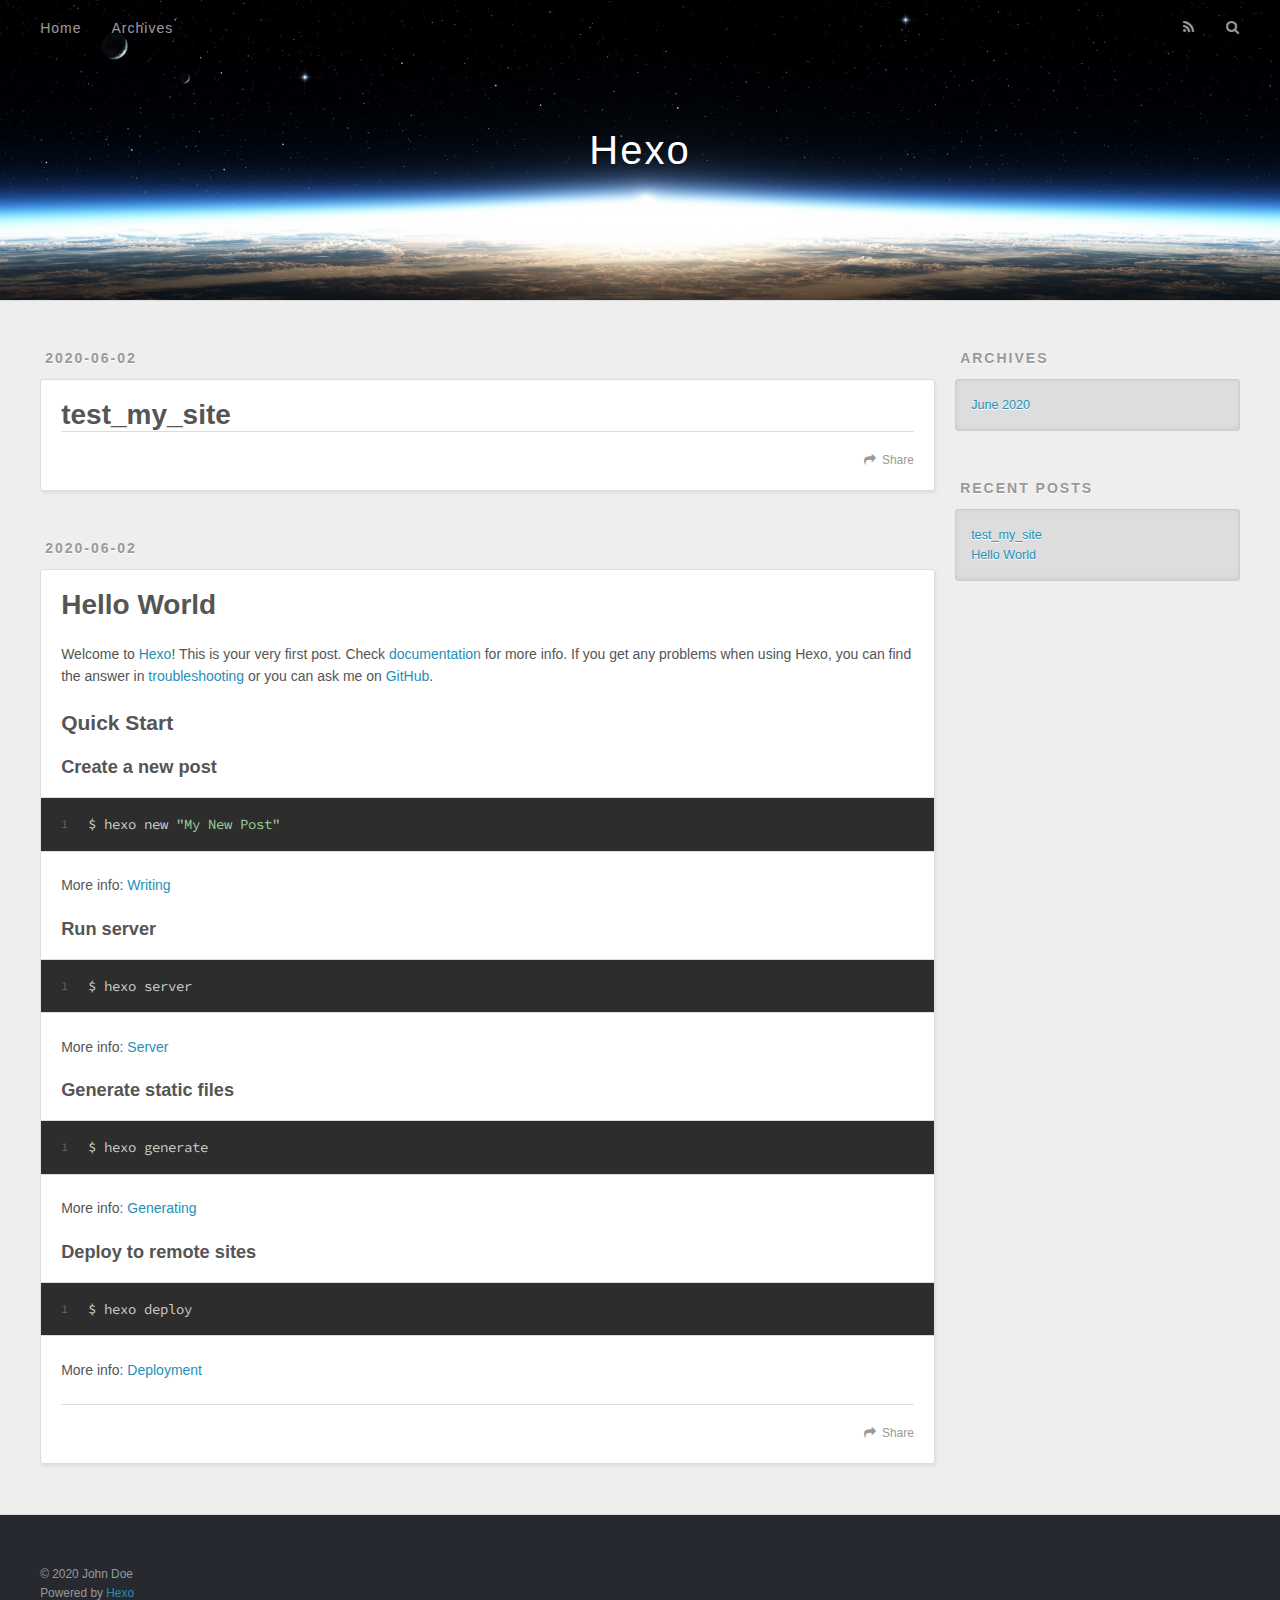
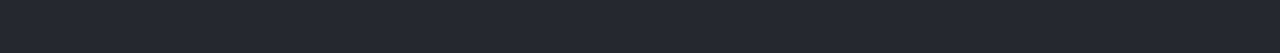
==== commit 6c32d6da: "Site updated: 2020-06-03 01:23:13" ====
--- a/index.html
+++ b/index.html
@@ -1,425 +1,128 @@
 <!DOCTYPE html>
-
-
-
-  
-
-
-<html class="theme-next pisces use-motion" lang="en">
+<html>
 <head>
-  <meta charset="UTF-8"/>
-<meta http-equiv="X-UA-Compatible" content="IE=edge" />
-<meta name="viewport" content="width=device-width, initial-scale=1, maximum-scale=1"/>
-<meta name="theme-color" content="#222">
-
-
-
-
-
-
-
-
-
-<meta http-equiv="Cache-Control" content="no-transform" />
-<meta http-equiv="Cache-Control" content="no-siteapp" />
-
-
-
-
-
-
-
-
-
-
-
-
-
-
-
-
-  
-  
-  <link href="/lib/fancybox/source/jquery.fancybox.css?v=2.1.5" rel="stylesheet" type="text/css" />
-
-
-
-
-
-
-
-<link href="/lib/font-awesome/css/font-awesome.min.css?v=4.6.2" rel="stylesheet" type="text/css" />
-
-<link href="/css/main.css?v=5.1.4" rel="stylesheet" type="text/css" />
-
-
-  <link rel="apple-touch-icon" sizes="180x180" href="/images/apple-touch-icon-next.png?v=5.1.4">
-
-
-  <link rel="icon" type="image/png" sizes="32x32" href="/images/favicon-32x32-next.png?v=5.1.4">
-
-
-  <link rel="icon" type="image/png" sizes="16x16" href="/images/favicon-16x16-next.png?v=5.1.4">
-
-
-  <link rel="mask-icon" href="/images/logo.svg?v=5.1.4" color="#222">
-
-
-
-
-
-  <meta name="keywords" content="Hexo, NexT" />
-
-
-
-
-
-
-
-
-
-
-<meta property="og:type" content="website">
+  <meta charset="utf-8">
+  
+
+  
+  <title>Hexo</title>
+  <meta name="viewport" content="width=device-width, initial-scale=1, maximum-scale=1">
+  <meta property="og:type" content="website">
 <meta property="og:title" content="Hexo">
 <meta property="og:url" content="http://yoursite.com/index.html">
 <meta property="og:site_name" content="Hexo">
 <meta property="og:locale" content="en_US">
 <meta property="article:author" content="John Doe">
 <meta name="twitter:card" content="summary">
-
-
-
-<script type="text/javascript" id="hexo.configurations">
-  var NexT = window.NexT || {};
-  var CONFIG = {
-    root: '/',
-    scheme: 'Pisces',
-    version: '5.1.4',
-    sidebar: {"position":"left","display":"post","offset":12,"b2t":false,"scrollpercent":false,"onmobile":false},
-    fancybox: true,
-    tabs: true,
-    motion: {"enable":true,"async":false,"transition":{"post_block":"fadeIn","post_header":"slideDownIn","post_body":"slideDownIn","coll_header":"slideLeftIn","sidebar":"slideUpIn"}},
-    duoshuo: {
-      userId: '0',
-      author: 'Author'
-    },
-    algolia: {
-      applicationID: '',
-      apiKey: '',
-      indexName: '',
-      hits: {"per_page":10},
-      labels: {"input_placeholder":"Search for Posts","hits_empty":"We didn't find any results for the search: ${query}","hits_stats":"${hits} results found in ${time} ms"}
-    }
-  };
-</script>
-
-
-
-  <link rel="canonical" href="http://yoursite.com/"/>
-
-
-
-
-
-  <title>Hexo</title>
-  
-
-
-
-
-
-
-
+  
+    <link rel="alternate" href="/atom.xml" title="Hexo" type="application/atom+xml">
+  
+  
+    <link rel="icon" href="/favicon.png">
+  
+  
+    <link href="//fonts.googleapis.com/css?family=Source+Code+Pro" rel="stylesheet" type="text/css">
+  
+  
+<link rel="stylesheet" href="/css/style.css">
 
 <meta name="generator" content="Hexo 4.2.1"></head>
 
-<body itemscope itemtype="http://schema.org/WebPage" lang="en">
-
-  
-  
-    
-  
-
-  <div class="container sidebar-position-left 
-  page-home">
-    <div class="headband"></div>
-
-    <header id="header" class="header" itemscope itemtype="http://schema.org/WPHeader">
-      <div class="header-inner"><div class="site-brand-wrapper">
-  <div class="site-meta ">
-    
-
-    <div class="custom-logo-site-title">
-      <a href="/"  class="brand" rel="start">
-        <span class="logo-line-before"><i></i></span>
-        <span class="site-title">Hexo</span>
-        <span class="logo-line-after"><i></i></span>
-      </a>
-    </div>
-      
-        <p class="site-subtitle"></p>
-      
-  </div>
-
-  <div class="site-nav-toggle">
-    <button>
-      <span class="btn-bar"></span>
-      <span class="btn-bar"></span>
-      <span class="btn-bar"></span>
-    </button>
-  </div>
-</div>
-
-<nav class="site-nav">
-  
-
-  
-    <ul id="menu" class="menu">
-      
-        
-        <li class="menu-item menu-item-home">
-          <a href="/%20" rel="section">
-            
-              <i class="menu-item-icon fa fa-fw fa-home"></i> <br />
-            
-            Home
-          </a>
-        </li>
-      
-        
-        <li class="menu-item menu-item-archives">
-          <a href="/archives/%20" rel="section">
-            
-              <i class="menu-item-icon fa fa-fw fa-archive"></i> <br />
-            
-            Archives
-          </a>
-        </li>
-      
-
-      
-    </ul>
-  
-
-  
-</nav>
-
-
-
- </div>
-    </header>
-
-    <main id="main" class="main">
-      <div class="main-inner">
-        <div class="content-wrap">
-          <div id="content" class="content">
-            
-  <section id="posts" class="posts-expand">
-    
-      
-
-  
-
-  
-  
-  
-
-  <article class="post post-type-normal" itemscope itemtype="http://schema.org/Article">
-  
-  
-  
-  <div class="post-block">
-    <link itemprop="mainEntityOfPage" href="http://yoursite.com/2020/06/02/test-my-site/">
-
-    <span hidden itemprop="author" itemscope itemtype="http://schema.org/Person">
-      <meta itemprop="name" content="John Doe">
-      <meta itemprop="description" content="">
-      <meta itemprop="image" content="/images/avatar.gif">
-    </span>
-
-    <span hidden itemprop="publisher" itemscope itemtype="http://schema.org/Organization">
-      <meta itemprop="name" content="Hexo">
-    </span>
-
-    
-      <header class="post-header">
-
-        
-        
-          <h1 class="post-title" itemprop="name headline">
-                
-                <a class="post-title-link" href="/2020/06/02/test-my-site/" itemprop="url">test_my_site</a></h1>
-        
-
-        <div class="post-meta">
-          <span class="post-time">
-            
-              <span class="post-meta-item-icon">
-                <i class="fa fa-calendar-o"></i>
-              </span>
-              
-                <span class="post-meta-item-text">Posted on</span>
-              
-              <time title="Post created" itemprop="dateCreated datePublished" datetime="2020-06-02T23:18:03+08:00">
-                2020-06-02
-              </time>
-            
-
-            
-
-            
-          </span>
-
-          
-
-          
-            
-          
-
-          
-          
-
-          
-
-          
-
-          
-
-        </div>
+<body>
+  <div id="container">
+    <div id="wrap">
+      <header id="header">
+  <div id="banner"></div>
+  <div id="header-outer" class="outer">
+    <div id="header-title" class="inner">
+      <h1 id="logo-wrap">
+        <a href="/" id="logo">Hexo</a>
+      </h1>
+      
+    </div>
+    <div id="header-inner" class="inner">
+      <nav id="main-nav">
+        <a id="main-nav-toggle" class="nav-icon"></a>
+        
+          <a class="main-nav-link" href="/">Home</a>
+        
+          <a class="main-nav-link" href="/archives">Archives</a>
+        
+      </nav>
+      <nav id="sub-nav">
+        
+          <a id="nav-rss-link" class="nav-icon" href="/atom.xml" title="RSS Feed"></a>
+        
+        <a id="nav-search-btn" class="nav-icon" title="Search"></a>
+      </nav>
+      <div id="search-form-wrap">
+        <form action="//google.com/search" method="get" accept-charset="UTF-8" class="search-form"><input type="search" name="q" class="search-form-input" placeholder="Search"><button type="submit" class="search-form-submit">&#xF002;</button><input type="hidden" name="sitesearch" value="http://yoursite.com"></form>
+      </div>
+    </div>
+  </div>
+</header>
+      <div class="outer">
+        <section id="main">
+  
+    <article id="post-test-my-site" class="article article-type-post" itemscope itemprop="blogPost">
+  <div class="article-meta">
+    <a href="/2020/06/02/test-my-site/" class="article-date">
+  <time datetime="2020-06-02T15:18:03.000Z" itemprop="datePublished">2020-06-02</time>
+</a>
+    
+  </div>
+  <div class="article-inner">
+    
+    
+      <header class="article-header">
+        
+  
+    <h1 itemprop="name">
+      <a class="article-title" href="/2020/06/02/test-my-site/">test_my_site</a>
+    </h1>
+  
+
       </header>
     
-
-    
-    
-    
-    <div class="post-body" itemprop="articleBody">
-
-      
-      
-
-      
-        
-          
-            
-          
-        
-      
-    </div>
-    
-    
-    
-
-    
-
-    
-
-    
-
-    <footer class="post-footer">
-      
-
-      
-
-      
-
-      
-      
-        <div class="post-eof"></div>
+    <div class="article-entry" itemprop="articleBody">
+      
+        
+      
+    </div>
+    <footer class="article-footer">
+      <a data-url="http://yoursite.com/2020/06/02/test-my-site/" data-id="ckay45ydo000164vs3objbcc9" class="article-share-link">Share</a>
+      
       
     </footer>
   </div>
   
-  
-  
-  </article>
-
-
-    
-      
-
-  
-
-  
-  
-  
-
-  <article class="post post-type-normal" itemscope itemtype="http://schema.org/Article">
-  
-  
-  
-  <div class="post-block">
-    <link itemprop="mainEntityOfPage" href="http://yoursite.com/2020/06/02/hello-world/">
-
-    <span hidden itemprop="author" itemscope itemtype="http://schema.org/Person">
-      <meta itemprop="name" content="John Doe">
-      <meta itemprop="description" content="">
-      <meta itemprop="image" content="/images/avatar.gif">
-    </span>
-
-    <span hidden itemprop="publisher" itemscope itemtype="http://schema.org/Organization">
-      <meta itemprop="name" content="Hexo">
-    </span>
-
-    
-      <header class="post-header">
-
-        
-        
-          <h1 class="post-title" itemprop="name headline">
-                
-                <a class="post-title-link" href="/2020/06/02/hello-world/" itemprop="url">Hello World</a></h1>
-        
-
-        <div class="post-meta">
-          <span class="post-time">
-            
-              <span class="post-meta-item-icon">
-                <i class="fa fa-calendar-o"></i>
-              </span>
-              
-                <span class="post-meta-item-text">Posted on</span>
-              
-              <time title="Post created" itemprop="dateCreated datePublished" datetime="2020-06-02T23:09:03+08:00">
-                2020-06-02
-              </time>
-            
-
-            
-
-            
-          </span>
-
-          
-
-          
-            
-          
-
-          
-          
-
-          
-
-          
-
-          
-
-        </div>
+</article>
+
+
+  
+    <article id="post-hello-world" class="article article-type-post" itemscope itemprop="blogPost">
+  <div class="article-meta">
+    <a href="/2020/06/02/hello-world/" class="article-date">
+  <time datetime="2020-06-02T15:09:03.783Z" itemprop="datePublished">2020-06-02</time>
+</a>
+    
+  </div>
+  <div class="article-inner">
+    
+    
+      <header class="article-header">
+        
+  
+    <h1 itemprop="name">
+      <a class="article-title" href="/2020/06/02/hello-world/">Hello World</a>
+    </h1>
+  
+
       </header>
     
-
-    
-    
-    
-    <div class="post-body" itemprop="articleBody">
-
-      
-      
-
-      
-        
-          
-            <p>Welcome to <a href="https://hexo.io/" target="_blank" rel="noopener">Hexo</a>! This is your very first post. Check <a href="https://hexo.io/docs/" target="_blank" rel="noopener">documentation</a> for more info. If you get any problems when using Hexo, you can find the answer in <a href="https://hexo.io/docs/troubleshooting.html" target="_blank" rel="noopener">troubleshooting</a> or you can ask me on <a href="https://github.com/hexojs/hexo/issues" target="_blank" rel="noopener">GitHub</a>.</p>
+    <div class="article-entry" itemprop="articleBody">
+      
+        <p>Welcome to <a href="https://hexo.io/" target="_blank" rel="noopener">Hexo</a>! This is your very first post. Check <a href="https://hexo.io/docs/" target="_blank" rel="noopener">documentation</a> for more info. If you get any problems when using Hexo, you can find the answer in <a href="https://hexo.io/docs/troubleshooting.html" target="_blank" rel="noopener">troubleshooting</a> or you can ask me on <a href="https://github.com/hexojs/hexo/issues" target="_blank" rel="noopener">GitHub</a>.</p>
 <h2 id="Quick-Start"><a href="#Quick-Start" class="headerlink" title="Quick Start"></a>Quick Start</h2><h3 id="Create-a-new-post"><a href="#Create-a-new-post" class="headerlink" title="Create a new post"></a>Create a new post</h3><figure class="highlight bash"><table><tr><td class="gutter"><pre><span class="line">1</span><br></pre></td><td class="code"><pre><span class="line">$ hexo new <span class="string">"My New Post"</span></span><br></pre></td></tr></table></figure>
 
 <p>More info: <a href="https://hexo.io/docs/writing.html" target="_blank" rel="noopener">Writing</a></p>
@@ -433,314 +136,101 @@
 
 <p>More info: <a href="https://hexo.io/docs/one-command-deployment.html" target="_blank" rel="noopener">Deployment</a></p>
 
-          
-        
-      
-    </div>
-    
-    
-    
-
-    
-
-    
-
-    
-
-    <footer class="post-footer">
-      
-
-      
-
-      
-
-      
-      
-        <div class="post-eof"></div>
+      
+    </div>
+    <footer class="article-footer">
+      <a data-url="http://yoursite.com/2020/06/02/hello-world/" data-id="ckay45ydk000064vs6epibix3" class="article-share-link">Share</a>
+      
       
     </footer>
   </div>
   
-  
-  
-  </article>
-
-
-    
-  </section>
-
-  
-
-
-          </div>
-          
-
-
-          
-
-        </div>
-        
-          
-  
-  <div class="sidebar-toggle">
-    <div class="sidebar-toggle-line-wrap">
-      <span class="sidebar-toggle-line sidebar-toggle-line-first"></span>
-      <span class="sidebar-toggle-line sidebar-toggle-line-middle"></span>
-      <span class="sidebar-toggle-line sidebar-toggle-line-last"></span>
-    </div>
-  </div>
-
-  <aside id="sidebar" class="sidebar">
-    
-    <div class="sidebar-inner">
-
-      
-
-      
-
-      <section class="site-overview-wrap sidebar-panel sidebar-panel-active">
-        <div class="site-overview">
-          <div class="site-author motion-element" itemprop="author" itemscope itemtype="http://schema.org/Person">
-            
-              <p class="site-author-name" itemprop="name">John Doe</p>
-              <p class="site-description motion-element" itemprop="description"></p>
-          </div>
-
-          <nav class="site-state motion-element">
-
-            
-              <div class="site-state-item site-state-posts">
-              
-                <a href="/archives/%20%7C%7C%20archive">
-              
-                  <span class="site-state-item-count">2</span>
-                  <span class="site-state-item-name">posts</span>
-                </a>
-              </div>
-            
-
-            
-
-            
-
-          </nav>
-
-          
-
-          
-
-          
-          
-
-          
-          
-
-          
-
-        </div>
-      </section>
-
-      
-
-      
-
-    </div>
-  </aside>
-
-
+</article>
+
+
+  
+
+
+</section>
+        
+          <aside id="sidebar">
+  
+    
+
+  
+    
+
+  
+    
+  
+    
+  <div class="widget-wrap">
+    <h3 class="widget-title">Archives</h3>
+    <div class="widget">
+      <ul class="archive-list"><li class="archive-list-item"><a class="archive-list-link" href="/archives/2020/06/">June 2020</a></li></ul>
+    </div>
+  </div>
+
+
+  
+    
+  <div class="widget-wrap">
+    <h3 class="widget-title">Recent Posts</h3>
+    <div class="widget">
+      <ul>
+        
+          <li>
+            <a href="/2020/06/02/test-my-site/">test_my_site</a>
+          </li>
+        
+          <li>
+            <a href="/2020/06/02/hello-world/">Hello World</a>
+          </li>
+        
+      </ul>
+    </div>
+  </div>
+
+  
+</aside>
         
       </div>
-    </main>
-
-    <footer id="footer" class="footer">
-      <div class="footer-inner">
-        <div class="copyright">&copy; <span itemprop="copyrightYear">2020</span>
-  <span class="with-love">
-    <i class="fa fa-user"></i>
-  </span>
-  <span class="author" itemprop="copyrightHolder">John Doe</span>
-
-  
-</div>
-
-
-  <div class="powered-by">Powered by <a class="theme-link" target="_blank" href="https://hexo.io">Hexo</a></div>
-
-
-
-  <span class="post-meta-divider">|</span>
-
-
-
-  <div class="theme-info">Theme &mdash; <a class="theme-link" target="_blank" href="https://github.com/iissnan/hexo-theme-next">NexT.Pisces</a> v5.1.4</div>
-
-
-
-
-        
-
-
-
-
-
-
-
-        
-      </div>
-    </footer>
-
-    
-      <div class="back-to-top">
-        <i class="fa fa-arrow-up"></i>
-        
-      </div>
-    
-
-    
-
-  </div>
-
-  
-
-<script type="text/javascript">
-  if (Object.prototype.toString.call(window.Promise) !== '[object Function]') {
-    window.Promise = null;
-  }
-</script>
-
-
-
-
-
-
-
-
-
-  
-
-
-
-
-
-
-
-
-
-
-
-
-  
-  
-    <script type="text/javascript" src="/lib/jquery/index.js?v=2.1.3"></script>
-  
-
-  
-  
-    <script type="text/javascript" src="/lib/fastclick/lib/fastclick.min.js?v=1.0.6"></script>
-  
-
-  
-  
-    <script type="text/javascript" src="/lib/jquery_lazyload/jquery.lazyload.js?v=1.9.7"></script>
-  
-
-  
-  
-    <script type="text/javascript" src="/lib/velocity/velocity.min.js?v=1.2.1"></script>
-  
-
-  
-  
-    <script type="text/javascript" src="/lib/velocity/velocity.ui.min.js?v=1.2.1"></script>
-  
-
-  
-  
-    <script type="text/javascript" src="/lib/fancybox/source/jquery.fancybox.pack.js?v=2.1.5"></script>
-  
-
-
-  
-
-
-  <script type="text/javascript" src="/js/src/utils.js?v=5.1.4"></script>
-
-  <script type="text/javascript" src="/js/src/motion.js?v=5.1.4"></script>
-
-
-
-  
-  
-
-
-  <script type="text/javascript" src="/js/src/affix.js?v=5.1.4"></script>
-
-  <script type="text/javascript" src="/js/src/schemes/pisces.js?v=5.1.4"></script>
-
-
-
-  
-
-  
-
-
-  <script type="text/javascript" src="/js/src/bootstrap.js?v=5.1.4"></script>
-
-
-
-  
-
-
-  
-
-
-
-
-	
-
-
-
-
-
-  
-
-
-
-
-
-  
-
-
-
-
-
-
-
-
-
-
-
-
-  
-
-
-
-
-
-  
-
-  
-
-  
-
-  
-  
-
-  
-
-  
-
-  
-
+      <footer id="footer">
+  
+  <div class="outer">
+    <div id="footer-info" class="inner">
+      &copy; 2020 John Doe<br>
+      Powered by <a href="http://hexo.io/" target="_blank">Hexo</a>
+    </div>
+  </div>
+</footer>
+    </div>
+    <nav id="mobile-nav">
+  
+    <a href="/" class="mobile-nav-link">Home</a>
+  
+    <a href="/archives" class="mobile-nav-link">Archives</a>
+  
+</nav>
+    
+
+<script src="//ajax.googleapis.com/ajax/libs/jquery/2.0.3/jquery.min.js"></script>
+
+
+  
+<link rel="stylesheet" href="/fancybox/jquery.fancybox.css">
+
+  
+<script src="/fancybox/jquery.fancybox.pack.js"></script>
+
+
+
+
+<script src="/js/script.js"></script>
+
+
+
+
+  </div>
 </body>
-</html>
+</html>--- a/css/style.css
+++ b/css/style.css
@@ -0,0 +1,1374 @@
+body {
+  width: 100%;
+}
+body:before,
+body:after {
+  content: "";
+  display: table;
+}
+body:after {
+  clear: both;
+}
+html,
+body,
+div,
+span,
+applet,
+object,
+iframe,
+h1,
+h2,
+h3,
+h4,
+h5,
+h6,
+p,
+blockquote,
+pre,
+a,
+abbr,
+acronym,
+address,
+big,
+cite,
+code,
+del,
+dfn,
+em,
+img,
+ins,
+kbd,
+q,
+s,
+samp,
+small,
+strike,
+strong,
+sub,
+sup,
+tt,
+var,
+dl,
+dt,
+dd,
+ol,
+ul,
+li,
+fieldset,
+form,
+label,
+legend,
+table,
+caption,
+tbody,
+tfoot,
+thead,
+tr,
+th,
+td {
+  margin: 0;
+  padding: 0;
+  border: 0;
+  outline: 0;
+  font-weight: inherit;
+  font-style: inherit;
+  font-family: inherit;
+  font-size: 100%;
+  vertical-align: baseline;
+}
+body {
+  line-height: 1;
+  color: #000;
+  background: #fff;
+}
+ol,
+ul {
+  list-style: none;
+}
+table {
+  border-collapse: separate;
+  border-spacing: 0;
+  vertical-align: middle;
+}
+caption,
+th,
+td {
+  text-align: left;
+  font-weight: normal;
+  vertical-align: middle;
+}
+a img {
+  border: none;
+}
+input,
+button {
+  margin: 0;
+  padding: 0;
+}
+input::-moz-focus-inner,
+button::-moz-focus-inner {
+  border: 0;
+  padding: 0;
+}
+@font-face {
+  font-family: FontAwesome;
+  font-style: normal;
+  font-weight: normal;
+  src: url("fonts/fontawesome-webfont.eot?v=#4.0.3");
+  src: url("fonts/fontawesome-webfont.eot?#iefix&v=#4.0.3") format("embedded-opentype"), url("fonts/fontawesome-webfont.woff?v=#4.0.3") format("woff"), url("fonts/fontawesome-webfont.ttf?v=#4.0.3") format("truetype"), url("fonts/fontawesome-webfont.svg#fontawesomeregular?v=#4.0.3") format("svg");
+}
+html,
+body,
+#container {
+  height: 100%;
+}
+body {
+  background: #eee;
+  font: 14px -apple-system, BlinkMacSystemFont, "Segoe UI", "Roboto", "Oxygen", "Ubuntu", "Cantarell", "Fira Sans", "Droid Sans", "Helvetica Neue", sans-serif;
+  -webkit-text-size-adjust: 100%;
+}
+.outer {
+  max-width: 1220px;
+  margin: 0 auto;
+  padding: 0 20px;
+}
+.outer:before,
+.outer:after {
+  content: "";
+  display: table;
+}
+.outer:after {
+  clear: both;
+}
+.inner {
+  display: inline;
+  float: left;
+  width: 98.33333333333333%;
+  margin: 0 0.833333333333333%;
+}
+.left,
+.alignleft {
+  float: left;
+}
+.right,
+.alignright {
+  float: right;
+}
+.clear {
+  clear: both;
+}
+#container {
+  position: relative;
+}
+.mobile-nav-on {
+  overflow: hidden;
+}
+#wrap {
+  height: 100%;
+  width: 100%;
+  position: absolute;
+  top: 0;
+  left: 0;
+  -webkit-transition: 0.2s ease-out;
+  -moz-transition: 0.2s ease-out;
+  -ms-transition: 0.2s ease-out;
+  transition: 0.2s ease-out;
+  z-index: 1;
+  background: #eee;
+}
+.mobile-nav-on #wrap {
+  left: 280px;
+}
+@media screen and (min-width: 768px) {
+  #main {
+    display: inline;
+    float: left;
+    width: 73.33333333333333%;
+    margin: 0 0.833333333333333%;
+  }
+}
+.article-date,
+.article-category-link,
+.archive-year,
+.widget-title {
+  text-decoration: none;
+  text-transform: uppercase;
+  letter-spacing: 2px;
+  color: #999;
+  margin-bottom: 1em;
+  margin-left: 5px;
+  line-height: 1em;
+  text-shadow: 0 1px #fff;
+  font-weight: bold;
+}
+.article-inner,
+.archive-article-inner {
+  background: #fff;
+  -webkit-box-shadow: 1px 2px 3px #ddd;
+  box-shadow: 1px 2px 3px #ddd;
+  border: 1px solid #ddd;
+  border-radius: 3px;
+}
+.article-entry h1,
+.widget h1 {
+  font-size: 2em;
+}
+.article-entry h2,
+.widget h2 {
+  font-size: 1.5em;
+}
+.article-entry h3,
+.widget h3 {
+  font-size: 1.3em;
+}
+.article-entry h4,
+.widget h4 {
+  font-size: 1.2em;
+}
+.article-entry h5,
+.widget h5 {
+  font-size: 1em;
+}
+.article-entry h6,
+.widget h6 {
+  font-size: 1em;
+  color: #999;
+}
+.article-entry hr,
+.widget hr {
+  border: 1px dashed #ddd;
+}
+.article-entry strong,
+.widget strong {
+  font-weight: bold;
+}
+.article-entry em,
+.widget em,
+.article-entry cite,
+.widget cite {
+  font-style: italic;
+}
+.article-entry sup,
+.widget sup,
+.article-entry sub,
+.widget sub {
+  font-size: 0.75em;
+  line-height: 0;
+  position: relative;
+  vertical-align: baseline;
+}
+.article-entry sup,
+.widget sup {
+  top: -0.5em;
+}
+.article-entry sub,
+.widget sub {
+  bottom: -0.2em;
+}
+.article-entry small,
+.widget small {
+  font-size: 0.85em;
+}
+.article-entry acronym,
+.widget acronym,
+.article-entry abbr,
+.widget abbr {
+  border-bottom: 1px dotted;
+}
+.article-entry ul,
+.widget ul,
+.article-entry ol,
+.widget ol,
+.article-entry dl,
+.widget dl {
+  margin: 0 20px;
+  line-height: 1.6em;
+}
+.article-entry ul ul,
+.widget ul ul,
+.article-entry ol ul,
+.widget ol ul,
+.article-entry ul ol,
+.widget ul ol,
+.article-entry ol ol,
+.widget ol ol {
+  margin-top: 0;
+  margin-bottom: 0;
+}
+.article-entry ul,
+.widget ul {
+  list-style: disc;
+}
+.article-entry ol,
+.widget ol {
+  list-style: decimal;
+}
+.article-entry dt,
+.widget dt {
+  font-weight: bold;
+}
+#header {
+  height: 300px;
+  position: relative;
+  border-bottom: 1px solid #ddd;
+}
+#header:before,
+#header:after {
+  content: "";
+  position: absolute;
+  left: 0;
+  right: 0;
+  height: 40px;
+}
+#header:before {
+  top: 0;
+  background: -webkit-linear-gradient(rgba(0,0,0,0.2), transparent);
+  background: -moz-linear-gradient(rgba(0,0,0,0.2), transparent);
+  background: -ms-linear-gradient(rgba(0,0,0,0.2), transparent);
+  background: linear-gradient(rgba(0,0,0,0.2), transparent);
+}
+#header:after {
+  bottom: 0;
+  background: -webkit-linear-gradient(transparent, rgba(0,0,0,0.2));
+  background: -moz-linear-gradient(transparent, rgba(0,0,0,0.2));
+  background: -ms-linear-gradient(transparent, rgba(0,0,0,0.2));
+  background: linear-gradient(transparent, rgba(0,0,0,0.2));
+}
+#header-outer {
+  height: 100%;
+  position: relative;
+}
+#header-inner {
+  position: relative;
+  overflow: hidden;
+}
+#banner {
+  position: absolute;
+  top: 0;
+  left: 0;
+  width: 100%;
+  height: 100%;
+  background: url("images/banner.jpg") center #000;
+  -webkit-background-size: cover;
+  -moz-background-size: cover;
+  background-size: cover;
+  z-index: -1;
+}
+#header-title {
+  text-align: center;
+  height: 40px;
+  position: absolute;
+  top: 50%;
+  left: 0;
+  margin-top: -20px;
+}
+#logo,
+#subtitle {
+  text-decoration: none;
+  color: #fff;
+  font-weight: 300;
+  text-shadow: 0 1px 4px rgba(0,0,0,0.3);
+}
+#logo {
+  font-size: 40px;
+  line-height: 40px;
+  letter-spacing: 2px;
+}
+#subtitle {
+  font-size: 16px;
+  line-height: 16px;
+  letter-spacing: 1px;
+}
+#subtitle-wrap {
+  margin-top: 16px;
+}
+#main-nav {
+  float: left;
+  margin-left: -15px;
+}
+.nav-icon,
+.main-nav-link {
+  float: left;
+  color: #fff;
+  opacity: 0.6;
+  text-decoration: none;
+  text-shadow: 0 1px rgba(0,0,0,0.2);
+  -webkit-transition: opacity 0.2s;
+  -moz-transition: opacity 0.2s;
+  -ms-transition: opacity 0.2s;
+  transition: opacity 0.2s;
+  display: block;
+  padding: 20px 15px;
+}
+.nav-icon:hover,
+.main-nav-link:hover {
+  opacity: 1;
+}
+.nav-icon {
+  font-family: FontAwesome;
+  text-align: center;
+  font-size: 14px;
+  width: 14px;
+  height: 14px;
+  padding: 20px 15px;
+  position: relative;
+  cursor: pointer;
+}
+.main-nav-link {
+  font-weight: 300;
+  letter-spacing: 1px;
+}
+@media screen and (max-width: 479px) {
+  .main-nav-link {
+    display: none;
+  }
+}
+#main-nav-toggle {
+  display: none;
+}
+#main-nav-toggle:before {
+  content: "\f0c9";
+}
+@media screen and (max-width: 479px) {
+  #main-nav-toggle {
+    display: block;
+  }
+}
+#sub-nav {
+  float: right;
+  margin-right: -15px;
+}
+#nav-rss-link:before {
+  content: "\f09e";
+}
+#nav-search-btn:before {
+  content: "\f002";
+}
+#search-form-wrap {
+  position: absolute;
+  top: 15px;
+  width: 150px;
+  height: 30px;
+  right: -150px;
+  opacity: 0;
+  -webkit-transition: 0.2s ease-out;
+  -moz-transition: 0.2s ease-out;
+  -ms-transition: 0.2s ease-out;
+  transition: 0.2s ease-out;
+}
+#search-form-wrap.on {
+  opacity: 1;
+  right: 0;
+}
+@media screen and (max-width: 479px) {
+  #search-form-wrap {
+    width: 100%;
+    right: -100%;
+  }
+}
+.search-form {
+  position: absolute;
+  top: 0;
+  left: 0;
+  right: 0;
+  background: #fff;
+  padding: 5px 15px;
+  border-radius: 15px;
+  -webkit-box-shadow: 0 0 10px rgba(0,0,0,0.3);
+  box-shadow: 0 0 10px rgba(0,0,0,0.3);
+}
+.search-form-input {
+  border: none;
+  background: none;
+  color: #555;
+  width: 100%;
+  font: 13px -apple-system, BlinkMacSystemFont, "Segoe UI", "Roboto", "Oxygen", "Ubuntu", "Cantarell", "Fira Sans", "Droid Sans", "Helvetica Neue", sans-serif;
+  outline: none;
+}
+.search-form-input::-webkit-search-results-decoration,
+.search-form-input::-webkit-search-cancel-button {
+  -webkit-appearance: none;
+}
+.search-form-submit {
+  position: absolute;
+  top: 50%;
+  right: 10px;
+  margin-top: -7px;
+  font: 13px FontAwesome;
+  border: none;
+  background: none;
+  color: #bbb;
+  cursor: pointer;
+}
+.search-form-submit:hover,
+.search-form-submit:focus {
+  color: #777;
+}
+.article {
+  margin: 50px 0;
+}
+.article-inner {
+  overflow: hidden;
+}
+.article-meta:before,
+.article-meta:after {
+  content: "";
+  display: table;
+}
+.article-meta:after {
+  clear: both;
+}
+.article-date {
+  float: left;
+}
+.article-category {
+  float: left;
+  line-height: 1em;
+  color: #ccc;
+  text-shadow: 0 1px #fff;
+  margin-left: 8px;
+}
+.article-category:before {
+  content: "\2022";
+}
+.article-category-link {
+  margin: 0 12px 1em;
+}
+.article-header {
+  padding: 20px 20px 0;
+}
+.article-title {
+  text-decoration: none;
+  font-size: 2em;
+  font-weight: bold;
+  color: #555;
+  line-height: 1.1em;
+  -webkit-transition: color 0.2s;
+  -moz-transition: color 0.2s;
+  -ms-transition: color 0.2s;
+  transition: color 0.2s;
+}
+a.article-title:hover {
+  color: #258fb8;
+}
+.article-entry {
+  color: #555;
+  padding: 0 20px;
+}
+.article-entry:before,
+.article-entry:after {
+  content: "";
+  display: table;
+}
+.article-entry:after {
+  clear: both;
+}
+.article-entry p,
+.article-entry table {
+  line-height: 1.6em;
+  margin: 1.6em 0;
+}
+.article-entry h1,
+.article-entry h2,
+.article-entry h3,
+.article-entry h4,
+.article-entry h5,
+.article-entry h6 {
+  font-weight: bold;
+}
+.article-entry h1,
+.article-entry h2,
+.article-entry h3,
+.article-entry h4,
+.article-entry h5,
+.article-entry h6 {
+  line-height: 1.1em;
+  margin: 1.1em 0;
+}
+.article-entry a {
+  color: #258fb8;
+  text-decoration: none;
+}
+.article-entry a:hover {
+  text-decoration: underline;
+}
+.article-entry ul,
+.article-entry ol,
+.article-entry dl {
+  margin-top: 1.6em;
+  margin-bottom: 1.6em;
+}
+.article-entry img,
+.article-entry video {
+  max-width: 100%;
+  height: auto;
+  display: block;
+  margin: auto;
+}
+.article-entry iframe {
+  border: none;
+}
+.article-entry table {
+  width: 100%;
+  border-collapse: collapse;
+  border-spacing: 0;
+}
+.article-entry th {
+  font-weight: bold;
+  border-bottom: 3px solid #ddd;
+  padding-bottom: 0.5em;
+}
+.article-entry td {
+  border-bottom: 1px solid #ddd;
+  padding: 10px 0;
+}
+.article-entry blockquote {
+  font-family: Georgia, "Times New Roman", serif;
+  font-size: 1.4em;
+  margin: 1.6em 20px;
+  text-align: center;
+}
+.article-entry blockquote footer {
+  font-size: 14px;
+  margin: 1.6em 0;
+  font-family: -apple-system, BlinkMacSystemFont, "Segoe UI", "Roboto", "Oxygen", "Ubuntu", "Cantarell", "Fira Sans", "Droid Sans", "Helvetica Neue", sans-serif;
+}
+.article-entry blockquote footer cite:before {
+  content: "—";
+  padding: 0 0.5em;
+}
+.article-entry .pullquote {
+  text-align: left;
+  width: 45%;
+  margin: 0;
+}
+.article-entry .pullquote.left {
+  margin-left: 0.5em;
+  margin-right: 1em;
+}
+.article-entry .pullquote.right {
+  margin-right: 0.5em;
+  margin-left: 1em;
+}
+.article-entry .caption {
+  color: #999;
+  display: block;
+  font-size: 0.9em;
+  margin-top: 0.5em;
+  position: relative;
+  text-align: center;
+}
+.article-entry .video-container {
+  position: relative;
+  padding-top: 56.25%;
+  height: 0;
+  overflow: hidden;
+}
+.article-entry .video-container iframe,
+.article-entry .video-container object,
+.article-entry .video-container embed {
+  position: absolute;
+  top: 0;
+  left: 0;
+  width: 100%;
+  height: 100%;
+  margin-top: 0;
+}
+.article-more-link a {
+  display: inline-block;
+  line-height: 1em;
+  padding: 6px 15px;
+  border-radius: 15px;
+  background: #eee;
+  color: #999;
+  text-shadow: 0 1px #fff;
+  text-decoration: none;
+}
+.article-more-link a:hover {
+  background: #258fb8;
+  color: #fff;
+  text-decoration: none;
+  text-shadow: 0 1px #1e7293;
+}
+.article-footer {
+  font-size: 0.85em;
+  line-height: 1.6em;
+  border-top: 1px solid #ddd;
+  padding-top: 1.6em;
+  margin: 0 20px 20px;
+}
+.article-footer:before,
+.article-footer:after {
+  content: "";
+  display: table;
+}
+.article-footer:after {
+  clear: both;
+}
+.article-footer a {
+  color: #999;
+  text-decoration: none;
+}
+.article-footer a:hover {
+  color: #555;
+}
+.article-tag-list-item {
+  float: left;
+  margin-right: 10px;
+}
+.article-tag-list-link:before {
+  content: "#";
+}
+.article-comment-link {
+  float: right;
+}
+.article-comment-link:before {
+  content: "\f075";
+  font-family: FontAwesome;
+  padding-right: 8px;
+}
+.article-share-link {
+  cursor: pointer;
+  float: right;
+  margin-left: 20px;
+}
+.article-share-link:before {
+  content: "\f064";
+  font-family: FontAwesome;
+  padding-right: 6px;
+}
+#article-nav {
+  position: relative;
+}
+#article-nav:before,
+#article-nav:after {
+  content: "";
+  display: table;
+}
+#article-nav:after {
+  clear: both;
+}
+@media screen and (min-width: 768px) {
+  #article-nav {
+    margin: 50px 0;
+  }
+  #article-nav:before {
+    width: 8px;
+    height: 8px;
+    position: absolute;
+    top: 50%;
+    left: 50%;
+    margin-top: -4px;
+    margin-left: -4px;
+    content: "";
+    border-radius: 50%;
+    background: #ddd;
+    -webkit-box-shadow: 0 1px 2px #fff;
+    box-shadow: 0 1px 2px #fff;
+  }
+}
+.article-nav-link-wrap {
+  text-decoration: none;
+  text-shadow: 0 1px #fff;
+  color: #999;
+  -webkit-box-sizing: border-box;
+  -moz-box-sizing: border-box;
+  box-sizing: border-box;
+  margin-top: 50px;
+  text-align: center;
+  display: block;
+}
+.article-nav-link-wrap:hover {
+  color: #555;
+}
+@media screen and (min-width: 768px) {
+  .article-nav-link-wrap {
+    width: 50%;
+    margin-top: 0;
+  }
+}
+@media screen and (min-width: 768px) {
+  #article-nav-newer {
+    float: left;
+    text-align: right;
+    padding-right: 20px;
+  }
+}
+@media screen and (min-width: 768px) {
+  #article-nav-older {
+    float: right;
+    text-align: left;
+    padding-left: 20px;
+  }
+}
+.article-nav-caption {
+  text-transform: uppercase;
+  letter-spacing: 2px;
+  color: #ddd;
+  line-height: 1em;
+  font-weight: bold;
+}
+#article-nav-newer .article-nav-caption {
+  margin-right: -2px;
+}
+.article-nav-title {
+  font-size: 0.85em;
+  line-height: 1.6em;
+  margin-top: 0.5em;
+}
+.article-share-box {
+  position: absolute;
+  display: none;
+  background: #fff;
+  -webkit-box-shadow: 1px 2px 10px rgba(0,0,0,0.2);
+  box-shadow: 1px 2px 10px rgba(0,0,0,0.2);
+  border-radius: 3px;
+  margin-left: -145px;
+  overflow: hidden;
+  z-index: 1;
+}
+.article-share-box.on {
+  display: block;
+}
+.article-share-input {
+  width: 100%;
+  background: none;
+  -webkit-box-sizing: border-box;
+  -moz-box-sizing: border-box;
+  box-sizing: border-box;
+  font: 14px -apple-system, BlinkMacSystemFont, "Segoe UI", "Roboto", "Oxygen", "Ubuntu", "Cantarell", "Fira Sans", "Droid Sans", "Helvetica Neue", sans-serif;
+  padding: 0 15px;
+  color: #555;
+  outline: none;
+  border: 1px solid #ddd;
+  border-radius: 3px 3px 0 0;
+  height: 36px;
+  line-height: 36px;
+}
+.article-share-links {
+  background: #eee;
+}
+.article-share-links:before,
+.article-share-links:after {
+  content: "";
+  display: table;
+}
+.article-share-links:after {
+  clear: both;
+}
+.article-share-twitter,
+.article-share-facebook,
+.article-share-pinterest,
+.article-share-google {
+  width: 50px;
+  height: 36px;
+  display: block;
+  float: left;
+  position: relative;
+  color: #999;
+  text-shadow: 0 1px #fff;
+}
+.article-share-twitter:before,
+.article-share-facebook:before,
+.article-share-pinterest:before,
+.article-share-google:before {
+  font-size: 20px;
+  font-family: FontAwesome;
+  width: 20px;
+  height: 20px;
+  position: absolute;
+  top: 50%;
+  left: 50%;
+  margin-top: -10px;
+  margin-left: -10px;
+  text-align: center;
+}
+.article-share-twitter:hover,
+.article-share-facebook:hover,
+.article-share-pinterest:hover,
+.article-share-google:hover {
+  color: #fff;
+}
+.article-share-twitter:before {
+  content: "\f099";
+}
+.article-share-twitter:hover {
+  background: #00aced;
+  text-shadow: 0 1px #008abe;
+}
+.article-share-facebook:before {
+  content: "\f09a";
+}
+.article-share-facebook:hover {
+  background: #3b5998;
+  text-shadow: 0 1px #2f477a;
+}
+.article-share-pinterest:before {
+  content: "\f0d2";
+}
+.article-share-pinterest:hover {
+  background: #cb2027;
+  text-shadow: 0 1px #a21a1f;
+}
+.article-share-google:before {
+  content: "\f0d5";
+}
+.article-share-google:hover {
+  background: #dd4b39;
+  text-shadow: 0 1px #be3221;
+}
+.article-gallery {
+  background: #000;
+  position: relative;
+}
+.article-gallery-photos {
+  position: relative;
+  overflow: hidden;
+}
+.article-gallery-img {
+  display: none;
+  max-width: 100%;
+}
+.article-gallery-img:first-child {
+  display: block;
+}
+.article-gallery-img.loaded {
+  position: absolute;
+  display: block;
+}
+.article-gallery-img img {
+  display: block;
+  max-width: 100%;
+  margin: 0 auto;
+}
+#comments {
+  background: #fff;
+  -webkit-box-shadow: 1px 2px 3px #ddd;
+  box-shadow: 1px 2px 3px #ddd;
+  padding: 20px;
+  border: 1px solid #ddd;
+  border-radius: 3px;
+  margin: 50px 0;
+}
+#comments a {
+  color: #258fb8;
+}
+.archives-wrap {
+  margin: 50px 0;
+}
+.archives:before,
+.archives:after {
+  content: "";
+  display: table;
+}
+.archives:after {
+  clear: both;
+}
+.archive-year-wrap {
+  margin-bottom: 1em;
+}
+.archives {
+  -webkit-column-gap: 10px;
+  -moz-column-gap: 10px;
+  column-gap: 10px;
+}
+@media screen and (min-width: 480px) and (max-width: 767px) {
+  .archives {
+    -webkit-column-count: 2;
+    -moz-column-count: 2;
+    column-count: 2;
+  }
+}
+@media screen and (min-width: 768px) {
+  .archives {
+    -webkit-column-count: 3;
+    -moz-column-count: 3;
+    column-count: 3;
+  }
+}
+.archive-article {
+  -webkit-column-break-inside: avoid;
+  page-break-inside: avoid;
+  overflow: hidden;
+  break-inside: avoid-column;
+}
+.archive-article-inner {
+  padding: 10px;
+  margin-bottom: 15px;
+}
+.archive-article-title {
+  text-decoration: none;
+  font-weight: bold;
+  color: #555;
+  -webkit-transition: color 0.2s;
+  -moz-transition: color 0.2s;
+  -ms-transition: color 0.2s;
+  transition: color 0.2s;
+  line-height: 1.6em;
+}
+.archive-article-title:hover {
+  color: #258fb8;
+}
+.archive-article-footer {
+  margin-top: 1em;
+}
+.archive-article-date {
+  color: #999;
+  text-decoration: none;
+  font-size: 0.85em;
+  line-height: 1em;
+  margin-bottom: 0.5em;
+  display: block;
+}
+#page-nav {
+  margin: 50px auto;
+  background: #fff;
+  -webkit-box-shadow: 1px 2px 3px #ddd;
+  box-shadow: 1px 2px 3px #ddd;
+  border: 1px solid #ddd;
+  border-radius: 3px;
+  text-align: center;
+  color: #999;
+  overflow: hidden;
+}
+#page-nav:before,
+#page-nav:after {
+  content: "";
+  display: table;
+}
+#page-nav:after {
+  clear: both;
+}
+#page-nav a,
+#page-nav span {
+  padding: 10px 20px;
+  line-height: 1;
+  height: 2ex;
+}
+#page-nav a {
+  color: #999;
+  text-decoration: none;
+}
+#page-nav a:hover {
+  background: #999;
+  color: #fff;
+}
+#page-nav .prev {
+  float: left;
+}
+#page-nav .next {
+  float: right;
+}
+#page-nav .page-number {
+  display: inline-block;
+}
+@media screen and (max-width: 479px) {
+  #page-nav .page-number {
+    display: none;
+  }
+}
+#page-nav .current {
+  color: #555;
+  font-weight: bold;
+}
+#page-nav .space {
+  color: #ddd;
+}
+#footer {
+  background: #262a30;
+  padding: 50px 0;
+  border-top: 1px solid #ddd;
+  color: #999;
+}
+#footer a {
+  color: #258fb8;
+  text-decoration: none;
+}
+#footer a:hover {
+  text-decoration: underline;
+}
+#footer-info {
+  line-height: 1.6em;
+  font-size: 0.85em;
+}
+.article-entry pre,
+.article-entry .highlight {
+  background: #2d2d2d;
+  margin: 0 -20px;
+  padding: 15px 20px;
+  border-style: solid;
+  border-color: #ddd;
+  border-width: 1px 0;
+  overflow: auto;
+  color: #ccc;
+  line-height: 22.400000000000002px;
+}
+.article-entry .highlight .gutter pre,
+.article-entry .gist .gist-file .gist-data .line-numbers {
+  color: #666;
+  font-size: 0.85em;
+}
+.article-entry pre,
+.article-entry code {
+  font-family: "Source Code Pro", Consolas, Monaco, Menlo, Consolas, monospace;
+}
+.article-entry code {
+  background: #eee;
+  text-shadow: 0 1px #fff;
+  padding: 0 0.3em;
+}
+.article-entry pre code {
+  background: none;
+  text-shadow: none;
+  padding: 0;
+}
+.article-entry .highlight pre {
+  border: none;
+  margin: 0;
+  padding: 0;
+}
+.article-entry .highlight table {
+  margin: 0;
+  width: auto;
+}
+.article-entry .highlight td {
+  border: none;
+  padding: 0;
+}
+.article-entry .highlight figcaption {
+  font-size: 0.85em;
+  color: #999;
+  line-height: 1em;
+  margin-bottom: 1em;
+}
+.article-entry .highlight figcaption:before,
+.article-entry .highlight figcaption:after {
+  content: "";
+  display: table;
+}
+.article-entry .highlight figcaption:after {
+  clear: both;
+}
+.article-entry .highlight figcaption a {
+  float: right;
+}
+.article-entry .highlight .gutter pre {
+  text-align: right;
+  padding-right: 20px;
+}
+.article-entry .highlight .line {
+  height: 22.400000000000002px;
+}
+.article-entry .highlight .line.marked {
+  background: #515151;
+}
+.article-entry .gist {
+  margin: 0 -20px;
+  border-style: solid;
+  border-color: #ddd;
+  border-width: 1px 0;
+  background: #2d2d2d;
+  padding: 15px 20px 15px 0;
+}
+.article-entry .gist .gist-file {
+  border: none;
+  font-family: "Source Code Pro", Consolas, Monaco, Menlo, Consolas, monospace;
+  margin: 0;
+}
+.article-entry .gist .gist-file .gist-data {
+  background: none;
+  border: none;
+}
+.article-entry .gist .gist-file .gist-data .line-numbers {
+  background: none;
+  border: none;
+  padding: 0 20px 0 0;
+}
+.article-entry .gist .gist-file .gist-data .line-data {
+  padding: 0 !important;
+}
+.article-entry .gist .gist-file .highlight {
+  margin: 0;
+  padding: 0;
+  border: none;
+}
+.article-entry .gist .gist-file .gist-meta {
+  background: #2d2d2d;
+  color: #999;
+  font: 0.85em -apple-system, BlinkMacSystemFont, "Segoe UI", "Roboto", "Oxygen", "Ubuntu", "Cantarell", "Fira Sans", "Droid Sans", "Helvetica Neue", sans-serif;
+  text-shadow: 0 0;
+  padding: 0;
+  margin-top: 1em;
+  margin-left: 20px;
+}
+.article-entry .gist .gist-file .gist-meta a {
+  color: #258fb8;
+  font-weight: normal;
+}
+.article-entry .gist .gist-file .gist-meta a:hover {
+  text-decoration: underline;
+}
+pre .comment,
+pre .title {
+  color: #999;
+}
+pre .variable,
+pre .attribute,
+pre .tag,
+pre .regexp,
+pre .ruby .constant,
+pre .xml .tag .title,
+pre .xml .pi,
+pre .xml .doctype,
+pre .html .doctype,
+pre .css .id,
+pre .css .class,
+pre .css .pseudo {
+  color: #f2777a;
+}
+pre .number,
+pre .preprocessor,
+pre .built_in,
+pre .literal,
+pre .params,
+pre .constant {
+  color: #f99157;
+}
+pre .class,
+pre .ruby .class .title,
+pre .css .rules .attribute {
+  color: #9c9;
+}
+pre .string,
+pre .value,
+pre .inheritance,
+pre .header,
+pre .ruby .symbol,
+pre .xml .cdata {
+  color: #9c9;
+}
+pre .css .hexcolor {
+  color: #6cc;
+}
+pre .function,
+pre .python .decorator,
+pre .python .title,
+pre .ruby .function .title,
+pre .ruby .title .keyword,
+pre .perl .sub,
+pre .javascript .title,
+pre .coffeescript .title {
+  color: #69c;
+}
+pre .keyword,
+pre .javascript .function {
+  color: #c9c;
+}
+@media screen and (max-width: 479px) {
+  #mobile-nav {
+    position: absolute;
+    top: 0;
+    left: 0;
+    width: 280px;
+    height: 100%;
+    background: #191919;
+    border-right: 1px solid #fff;
+  }
+}
+@media screen and (max-width: 479px) {
+  .mobile-nav-link {
+    display: block;
+    color: #999;
+    text-decoration: none;
+    padding: 15px 20px;
+    font-weight: bold;
+  }
+  .mobile-nav-link:hover {
+    color: #fff;
+  }
+}
+@media screen and (min-width: 768px) {
+  #sidebar {
+    display: inline;
+    float: left;
+    width: 23.333333333333332%;
+    margin: 0 0.833333333333333%;
+  }
+}
+.widget-wrap {
+  margin: 50px 0;
+}
+.widget {
+  color: #777;
+  text-shadow: 0 1px #fff;
+  background: #ddd;
+  -webkit-box-shadow: 0 -1px 4px #ccc inset;
+  box-shadow: 0 -1px 4px #ccc inset;
+  border: 1px solid #ccc;
+  padding: 15px;
+  border-radius: 3px;
+}
+.widget a {
+  color: #258fb8;
+  text-decoration: none;
+}
+.widget a:hover {
+  text-decoration: underline;
+}
+.widget ul ul,
+.widget ol ul,
+.widget dl ul,
+.widget ul ol,
+.widget ol ol,
+.widget dl ol,
+.widget ul dl,
+.widget ol dl,
+.widget dl dl {
+  margin-left: 15px;
+  list-style: disc;
+}
+.widget {
+  line-height: 1.6em;
+  word-wrap: break-word;
+  font-size: 0.9em;
+}
+.widget ul,
+.widget ol {
+  list-style: none;
+  margin: 0;
+}
+.widget ul ul,
+.widget ol ul,
+.widget ul ol,
+.widget ol ol {
+  margin: 0 20px;
+}
+.widget ul ul,
+.widget ol ul {
+  list-style: disc;
+}
+.widget ul ol,
+.widget ol ol {
+  list-style: decimal;
+}
+.category-list-count,
+.tag-list-count,
+.archive-list-count {
+  padding-left: 5px;
+  color: #999;
+  font-size: 0.85em;
+}
+.category-list-count:before,
+.tag-list-count:before,
+.archive-list-count:before {
+  content: "(";
+}
+.category-list-count:after,
+.tag-list-count:after,
+.archive-list-count:after {
+  content: ")";
+}
+.tagcloud a {
+  margin-right: 5px;
+  display: inline-block;
+}
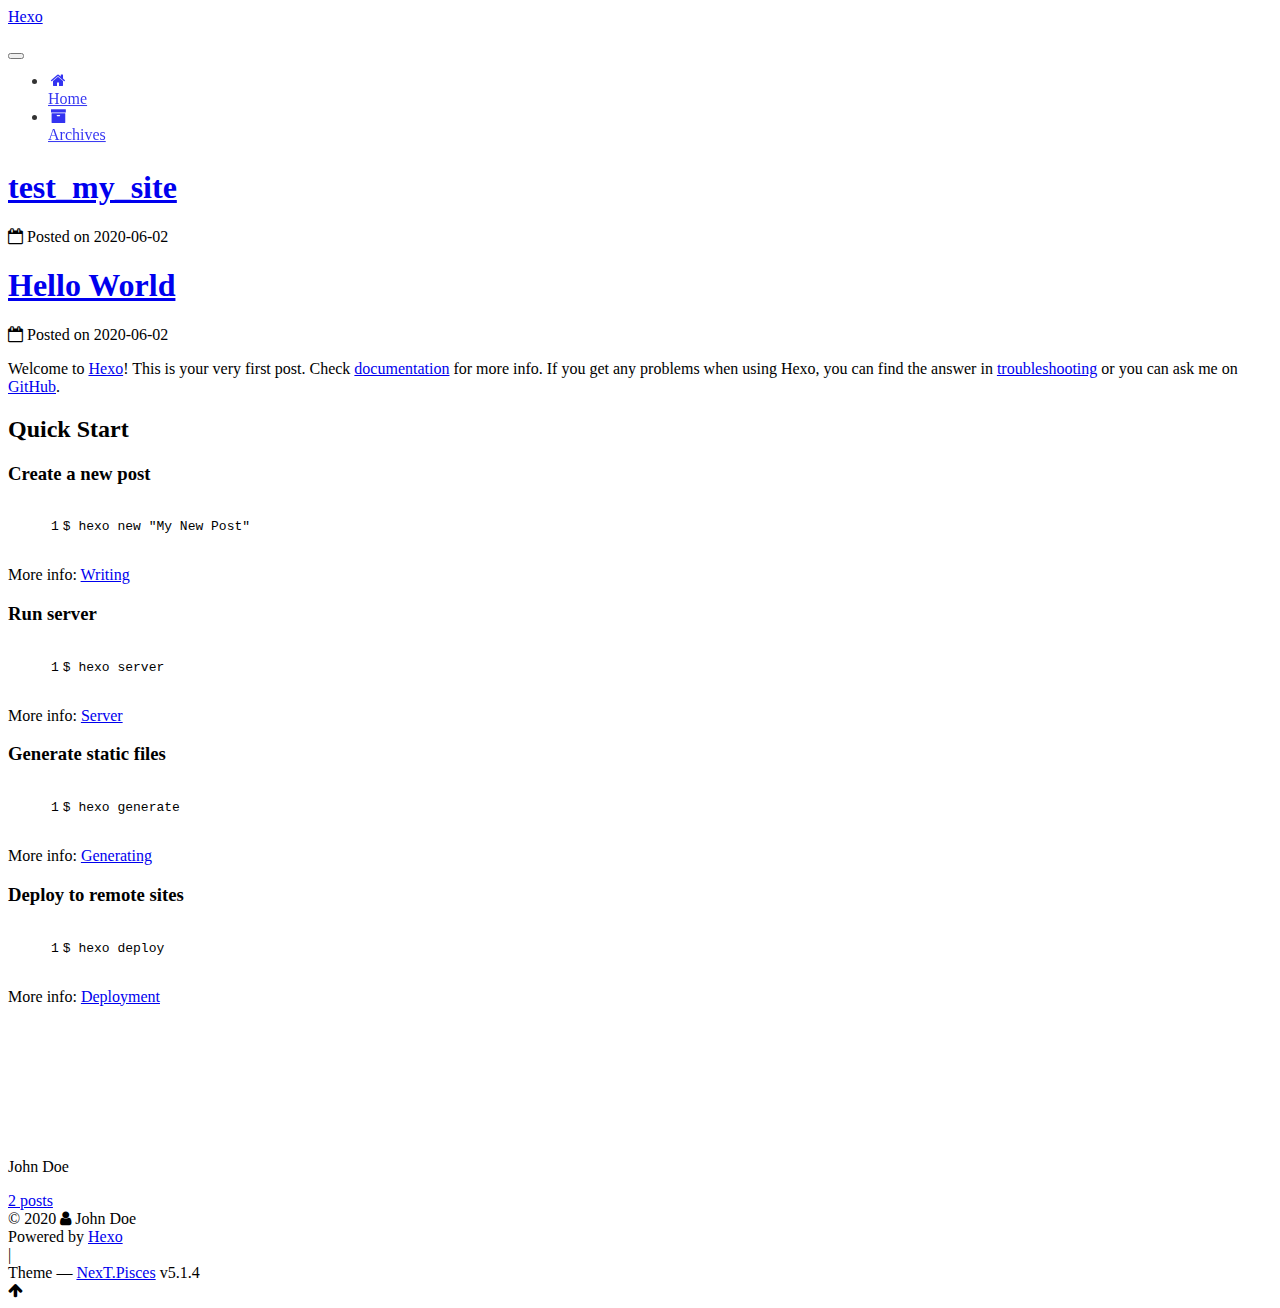
==== commit b865d70a: "Site updated: 2020-06-03 01:33:00" ====
--- a/index.html
+++ b/index.html
@@ -1,236 +1,746 @@
 <!DOCTYPE html>
-<html>
+
+
+
+  
+
+
+<html class="theme-next pisces use-motion" lang="en">
 <head>
-  <meta charset="utf-8">
-  
-
-  
-  <title>Hexo</title>
-  <meta name="viewport" content="width=device-width, initial-scale=1, maximum-scale=1">
-  <meta property="og:type" content="website">
+  <meta charset="UTF-8"/>
+<meta http-equiv="X-UA-Compatible" content="IE=edge" />
+<meta name="viewport" content="width=device-width, initial-scale=1, maximum-scale=1"/>
+<meta name="theme-color" content="#222">
+
+
+
+
+
+
+
+
+
+<meta http-equiv="Cache-Control" content="no-transform" />
+<meta http-equiv="Cache-Control" content="no-siteapp" />
+
+
+
+
+
+
+
+
+
+
+
+
+
+
+
+
+  
+  
+  <link href="/lib/fancybox/source/jquery.fancybox.css?v=2.1.5" rel="stylesheet" type="text/css" />
+
+
+
+
+
+
+
+<link href="/lib/font-awesome/css/font-awesome.min.css?v=4.6.2" rel="stylesheet" type="text/css" />
+
+<link href="/css/main.css?v=5.1.4" rel="stylesheet" type="text/css" />
+
+
+  <link rel="apple-touch-icon" sizes="180x180" href="/images/apple-touch-icon-next.png?v=5.1.4">
+
+
+  <link rel="icon" type="image/png" sizes="32x32" href="/images/favicon-32x32-next.png?v=5.1.4">
+
+
+  <link rel="icon" type="image/png" sizes="16x16" href="/images/favicon-16x16-next.png?v=5.1.4">
+
+
+  <link rel="mask-icon" href="/images/logo.svg?v=5.1.4" color="#222">
+
+
+
+
+
+  <meta name="keywords" content="Hexo, NexT" />
+
+
+
+
+
+
+
+
+
+
+<meta property="og:type" content="website">
 <meta property="og:title" content="Hexo">
 <meta property="og:url" content="http://yoursite.com/index.html">
 <meta property="og:site_name" content="Hexo">
 <meta property="og:locale" content="en_US">
 <meta property="article:author" content="John Doe">
 <meta name="twitter:card" content="summary">
-  
-    <link rel="alternate" href="/atom.xml" title="Hexo" type="application/atom+xml">
-  
-  
-    <link rel="icon" href="/favicon.png">
-  
-  
-    <link href="//fonts.googleapis.com/css?family=Source+Code+Pro" rel="stylesheet" type="text/css">
-  
-  
-<link rel="stylesheet" href="/css/style.css">
+
+
+
+<script type="text/javascript" id="hexo.configurations">
+  var NexT = window.NexT || {};
+  var CONFIG = {
+    root: '/',
+    scheme: 'Pisces',
+    version: '5.1.4',
+    sidebar: {"position":"left","display":"post","offset":12,"b2t":false,"scrollpercent":false,"onmobile":false},
+    fancybox: true,
+    tabs: true,
+    motion: {"enable":true,"async":false,"transition":{"post_block":"fadeIn","post_header":"slideDownIn","post_body":"slideDownIn","coll_header":"slideLeftIn","sidebar":"slideUpIn"}},
+    duoshuo: {
+      userId: '0',
+      author: 'Author'
+    },
+    algolia: {
+      applicationID: '',
+      apiKey: '',
+      indexName: '',
+      hits: {"per_page":10},
+      labels: {"input_placeholder":"Search for Posts","hits_empty":"We didn't find any results for the search: ${query}","hits_stats":"${hits} results found in ${time} ms"}
+    }
+  };
+</script>
+
+
+
+  <link rel="canonical" href="http://yoursite.com/"/>
+
+
+
+
+
+  <title>Hexo</title>
+  
+
+
+
+
+
+
+
 
 <meta name="generator" content="Hexo 4.2.1"></head>
 
-<body>
-  <div id="container">
-    <div id="wrap">
-      <header id="header">
-  <div id="banner"></div>
-  <div id="header-outer" class="outer">
-    <div id="header-title" class="inner">
-      <h1 id="logo-wrap">
-        <a href="/" id="logo">Hexo</a>
-      </h1>
-      
+<body itemscope itemtype="http://schema.org/WebPage" lang="en">
+
+  
+  
+    
+  
+
+  <div class="container sidebar-position-left 
+  page-home">
+    <div class="headband"></div>
+
+    <header id="header" class="header" itemscope itemtype="http://schema.org/WPHeader">
+      <div class="header-inner"><div class="site-brand-wrapper">
+  <div class="site-meta ">
+    
+
+    <div class="custom-logo-site-title">
+      <a href="/"  class="brand" rel="start">
+        <span class="logo-line-before"><i></i></span>
+        <span class="site-title">Hexo</span>
+        <span class="logo-line-after"><i></i></span>
+      </a>
     </div>
-    <div id="header-inner" class="inner">
-      <nav id="main-nav">
-        <a id="main-nav-toggle" class="nav-icon"></a>
-        
-          <a class="main-nav-link" href="/">Home</a>
-        
-          <a class="main-nav-link" href="/archives">Archives</a>
-        
-      </nav>
-      <nav id="sub-nav">
-        
-          <a id="nav-rss-link" class="nav-icon" href="/atom.xml" title="RSS Feed"></a>
-        
-        <a id="nav-search-btn" class="nav-icon" title="Search"></a>
-      </nav>
-      <div id="search-form-wrap">
-        <form action="//google.com/search" method="get" accept-charset="UTF-8" class="search-form"><input type="search" name="q" class="search-form-input" placeholder="Search"><button type="submit" class="search-form-submit">&#xF002;</button><input type="hidden" name="sitesearch" value="http://yoursite.com"></form>
-      </div>
+      
+        <p class="site-subtitle"></p>
+      
+  </div>
+
+  <div class="site-nav-toggle">
+    <button>
+      <span class="btn-bar"></span>
+      <span class="btn-bar"></span>
+      <span class="btn-bar"></span>
+    </button>
+  </div>
+</div>
+
+<nav class="site-nav">
+  
+
+  
+    <ul id="menu" class="menu">
+      
+        
+        <li class="menu-item menu-item-home">
+          <a href="/%20" rel="section">
+            
+              <i class="menu-item-icon fa fa-fw fa-home"></i> <br />
+            
+            Home
+          </a>
+        </li>
+      
+        
+        <li class="menu-item menu-item-archives">
+          <a href="/archives/%20" rel="section">
+            
+              <i class="menu-item-icon fa fa-fw fa-archive"></i> <br />
+            
+            Archives
+          </a>
+        </li>
+      
+
+      
+    </ul>
+  
+
+  
+</nav>
+
+
+
+ </div>
+    </header>
+
+    <main id="main" class="main">
+      <div class="main-inner">
+        <div class="content-wrap">
+          <div id="content" class="content">
+            
+  <section id="posts" class="posts-expand">
+    
+      
+
+  
+
+  
+  
+  
+
+  <article class="post post-type-normal" itemscope itemtype="http://schema.org/Article">
+  
+  
+  
+  <div class="post-block">
+    <link itemprop="mainEntityOfPage" href="http://yoursite.com/2020/06/02/test-my-site/">
+
+    <span hidden itemprop="author" itemscope itemtype="http://schema.org/Person">
+      <meta itemprop="name" content="John Doe">
+      <meta itemprop="description" content="">
+      <meta itemprop="image" content="/images/avatar.gif">
+    </span>
+
+    <span hidden itemprop="publisher" itemscope itemtype="http://schema.org/Organization">
+      <meta itemprop="name" content="Hexo">
+    </span>
+
+    
+      <header class="post-header">
+
+        
+        
+          <h1 class="post-title" itemprop="name headline">
+                
+                <a class="post-title-link" href="/2020/06/02/test-my-site/" itemprop="url">test_my_site</a></h1>
+        
+
+        <div class="post-meta">
+          <span class="post-time">
+            
+              <span class="post-meta-item-icon">
+                <i class="fa fa-calendar-o"></i>
+              </span>
+              
+                <span class="post-meta-item-text">Posted on</span>
+              
+              <time title="Post created" itemprop="dateCreated datePublished" datetime="2020-06-02T23:18:03+08:00">
+                2020-06-02
+              </time>
+            
+
+            
+
+            
+          </span>
+
+          
+
+          
+            
+          
+
+          
+          
+
+          
+
+          
+
+          
+
+        </div>
+      </header>
+    
+
+    
+    
+    
+    <div class="post-body" itemprop="articleBody">
+
+      
+      
+
+      
+        
+          
+            
+          
+        
+      
+    </div>
+    
+    
+    
+
+    
+
+    
+
+    
+
+    <footer class="post-footer">
+      
+
+      
+
+      
+
+      
+      
+        <div class="post-eof"></div>
+      
+    </footer>
+  </div>
+  
+  
+  
+  </article>
+
+
+    
+      
+
+  
+
+  
+  
+  
+
+  <article class="post post-type-normal" itemscope itemtype="http://schema.org/Article">
+  
+  
+  
+  <div class="post-block">
+    <link itemprop="mainEntityOfPage" href="http://yoursite.com/2020/06/02/hello-world/">
+
+    <span hidden itemprop="author" itemscope itemtype="http://schema.org/Person">
+      <meta itemprop="name" content="John Doe">
+      <meta itemprop="description" content="">
+      <meta itemprop="image" content="/images/avatar.gif">
+    </span>
+
+    <span hidden itemprop="publisher" itemscope itemtype="http://schema.org/Organization">
+      <meta itemprop="name" content="Hexo">
+    </span>
+
+    
+      <header class="post-header">
+
+        
+        
+          <h1 class="post-title" itemprop="name headline">
+                
+                <a class="post-title-link" href="/2020/06/02/hello-world/" itemprop="url">Hello World</a></h1>
+        
+
+        <div class="post-meta">
+          <span class="post-time">
+            
+              <span class="post-meta-item-icon">
+                <i class="fa fa-calendar-o"></i>
+              </span>
+              
+                <span class="post-meta-item-text">Posted on</span>
+              
+              <time title="Post created" itemprop="dateCreated datePublished" datetime="2020-06-02T23:09:03+08:00">
+                2020-06-02
+              </time>
+            
+
+            
+
+            
+          </span>
+
+          
+
+          
+            
+          
+
+          
+          
+
+          
+
+          
+
+          
+
+        </div>
+      </header>
+    
+
+    
+    
+    
+    <div class="post-body" itemprop="articleBody">
+
+      
+      
+
+      
+        
+          
+            <p>Welcome to <a href="https://hexo.io/" target="_blank" rel="noopener">Hexo</a>! This is your very first post. Check <a href="https://hexo.io/docs/" target="_blank" rel="noopener">documentation</a> for more info. If you get any problems when using Hexo, you can find the answer in <a href="https://hexo.io/docs/troubleshooting.html" target="_blank" rel="noopener">troubleshooting</a> or you can ask me on <a href="https://github.com/hexojs/hexo/issues" target="_blank" rel="noopener">GitHub</a>.</p>
+<h2 id="Quick-Start"><a href="#Quick-Start" class="headerlink" title="Quick Start"></a>Quick Start</h2><h3 id="Create-a-new-post"><a href="#Create-a-new-post" class="headerlink" title="Create a new post"></a>Create a new post</h3><figure class="highlight bash"><table><tr><td class="gutter"><pre><span class="line">1</span><br></pre></td><td class="code"><pre><span class="line">$ hexo new <span class="string">"My New Post"</span></span><br></pre></td></tr></table></figure>
+
+<p>More info: <a href="https://hexo.io/docs/writing.html" target="_blank" rel="noopener">Writing</a></p>
+<h3 id="Run-server"><a href="#Run-server" class="headerlink" title="Run server"></a>Run server</h3><figure class="highlight bash"><table><tr><td class="gutter"><pre><span class="line">1</span><br></pre></td><td class="code"><pre><span class="line">$ hexo server</span><br></pre></td></tr></table></figure>
+
+<p>More info: <a href="https://hexo.io/docs/server.html" target="_blank" rel="noopener">Server</a></p>
+<h3 id="Generate-static-files"><a href="#Generate-static-files" class="headerlink" title="Generate static files"></a>Generate static files</h3><figure class="highlight bash"><table><tr><td class="gutter"><pre><span class="line">1</span><br></pre></td><td class="code"><pre><span class="line">$ hexo generate</span><br></pre></td></tr></table></figure>
+
+<p>More info: <a href="https://hexo.io/docs/generating.html" target="_blank" rel="noopener">Generating</a></p>
+<h3 id="Deploy-to-remote-sites"><a href="#Deploy-to-remote-sites" class="headerlink" title="Deploy to remote sites"></a>Deploy to remote sites</h3><figure class="highlight bash"><table><tr><td class="gutter"><pre><span class="line">1</span><br></pre></td><td class="code"><pre><span class="line">$ hexo deploy</span><br></pre></td></tr></table></figure>
+
+<p>More info: <a href="https://hexo.io/docs/one-command-deployment.html" target="_blank" rel="noopener">Deployment</a></p>
+
+          
+        
+      
+    </div>
+    
+    
+    
+
+    
+
+    
+
+    
+
+    <footer class="post-footer">
+      
+
+      
+
+      
+
+      
+      
+        <div class="post-eof"></div>
+      
+    </footer>
+  </div>
+  
+  
+  
+  </article>
+
+
+    
+  </section>
+
+  
+
+
+          </div>
+          
+
+
+          
+
+        </div>
+        
+          
+  
+  <div class="sidebar-toggle">
+    <div class="sidebar-toggle-line-wrap">
+      <span class="sidebar-toggle-line sidebar-toggle-line-first"></span>
+      <span class="sidebar-toggle-line sidebar-toggle-line-middle"></span>
+      <span class="sidebar-toggle-line sidebar-toggle-line-last"></span>
     </div>
   </div>
-</header>
-      <div class="outer">
-        <section id="main">
-  
-    <article id="post-test-my-site" class="article article-type-post" itemscope itemprop="blogPost">
-  <div class="article-meta">
-    <a href="/2020/06/02/test-my-site/" class="article-date">
-  <time datetime="2020-06-02T15:18:03.000Z" itemprop="datePublished">2020-06-02</time>
-</a>
-    
+
+  <aside id="sidebar" class="sidebar">
+    
+    <div class="sidebar-inner">
+
+      
+
+      
+
+      <section class="site-overview-wrap sidebar-panel sidebar-panel-active">
+        <div class="site-overview">
+          <div class="site-author motion-element" itemprop="author" itemscope itemtype="http://schema.org/Person">
+            
+              <p class="site-author-name" itemprop="name">John Doe</p>
+              <p class="site-description motion-element" itemprop="description"></p>
+          </div>
+
+          <nav class="site-state motion-element">
+
+            
+              <div class="site-state-item site-state-posts">
+              
+                <a href="/archives/%20%7C%7C%20archive">
+              
+                  <span class="site-state-item-count">2</span>
+                  <span class="site-state-item-name">posts</span>
+                </a>
+              </div>
+            
+
+            
+
+            
+
+          </nav>
+
+          
+
+          
+
+          
+          
+
+          
+          
+
+          
+
+        </div>
+      </section>
+
+      
+
+      
+
+    </div>
+  </aside>
+
+
+        
+      </div>
+    </main>
+
+    <footer id="footer" class="footer">
+      <div class="footer-inner">
+        <div class="copyright">&copy; <span itemprop="copyrightYear">2020</span>
+  <span class="with-love">
+    <i class="fa fa-user"></i>
+  </span>
+  <span class="author" itemprop="copyrightHolder">John Doe</span>
+
+  
+</div>
+
+
+  <div class="powered-by">Powered by <a class="theme-link" target="_blank" href="https://hexo.io">Hexo</a></div>
+
+
+
+  <span class="post-meta-divider">|</span>
+
+
+
+  <div class="theme-info">Theme &mdash; <a class="theme-link" target="_blank" href="https://github.com/iissnan/hexo-theme-next">NexT.Pisces</a> v5.1.4</div>
+
+
+
+
+        
+
+
+
+
+
+
+
+        
+      </div>
+    </footer>
+
+    
+      <div class="back-to-top">
+        <i class="fa fa-arrow-up"></i>
+        
+      </div>
+    
+
+    
+
   </div>
-  <div class="article-inner">
-    
-    
-      <header class="article-header">
-        
-  
-    <h1 itemprop="name">
-      <a class="article-title" href="/2020/06/02/test-my-site/">test_my_site</a>
-    </h1>
-  
-
-      </header>
-    
-    <div class="article-entry" itemprop="articleBody">
-      
-        
-      
-    </div>
-    <footer class="article-footer">
-      <a data-url="http://yoursite.com/2020/06/02/test-my-site/" data-id="ckay45ydo000164vs3objbcc9" class="article-share-link">Share</a>
-      
-      
-    </footer>
-  </div>
-  
-</article>
-
-
-  
-    <article id="post-hello-world" class="article article-type-post" itemscope itemprop="blogPost">
-  <div class="article-meta">
-    <a href="/2020/06/02/hello-world/" class="article-date">
-  <time datetime="2020-06-02T15:09:03.783Z" itemprop="datePublished">2020-06-02</time>
-</a>
-    
-  </div>
-  <div class="article-inner">
-    
-    
-      <header class="article-header">
-        
-  
-    <h1 itemprop="name">
-      <a class="article-title" href="/2020/06/02/hello-world/">Hello World</a>
-    </h1>
-  
-
-      </header>
-    
-    <div class="article-entry" itemprop="articleBody">
-      
-        <p>Welcome to <a href="https://hexo.io/" target="_blank" rel="noopener">Hexo</a>! This is your very first post. Check <a href="https://hexo.io/docs/" target="_blank" rel="noopener">documentation</a> for more info. If you get any problems when using Hexo, you can find the answer in <a href="https://hexo.io/docs/troubleshooting.html" target="_blank" rel="noopener">troubleshooting</a> or you can ask me on <a href="https://github.com/hexojs/hexo/issues" target="_blank" rel="noopener">GitHub</a>.</p>
-<h2 id="Quick-Start"><a href="#Quick-Start" class="headerlink" title="Quick Start"></a>Quick Start</h2><h3 id="Create-a-new-post"><a href="#Create-a-new-post" class="headerlink" title="Create a new post"></a>Create a new post</h3><figure class="highlight bash"><table><tr><td class="gutter"><pre><span class="line">1</span><br></pre></td><td class="code"><pre><span class="line">$ hexo new <span class="string">"My New Post"</span></span><br></pre></td></tr></table></figure>
-
-<p>More info: <a href="https://hexo.io/docs/writing.html" target="_blank" rel="noopener">Writing</a></p>
-<h3 id="Run-server"><a href="#Run-server" class="headerlink" title="Run server"></a>Run server</h3><figure class="highlight bash"><table><tr><td class="gutter"><pre><span class="line">1</span><br></pre></td><td class="code"><pre><span class="line">$ hexo server</span><br></pre></td></tr></table></figure>
-
-<p>More info: <a href="https://hexo.io/docs/server.html" target="_blank" rel="noopener">Server</a></p>
-<h3 id="Generate-static-files"><a href="#Generate-static-files" class="headerlink" title="Generate static files"></a>Generate static files</h3><figure class="highlight bash"><table><tr><td class="gutter"><pre><span class="line">1</span><br></pre></td><td class="code"><pre><span class="line">$ hexo generate</span><br></pre></td></tr></table></figure>
-
-<p>More info: <a href="https://hexo.io/docs/generating.html" target="_blank" rel="noopener">Generating</a></p>
-<h3 id="Deploy-to-remote-sites"><a href="#Deploy-to-remote-sites" class="headerlink" title="Deploy to remote sites"></a>Deploy to remote sites</h3><figure class="highlight bash"><table><tr><td class="gutter"><pre><span class="line">1</span><br></pre></td><td class="code"><pre><span class="line">$ hexo deploy</span><br></pre></td></tr></table></figure>
-
-<p>More info: <a href="https://hexo.io/docs/one-command-deployment.html" target="_blank" rel="noopener">Deployment</a></p>
-
-      
-    </div>
-    <footer class="article-footer">
-      <a data-url="http://yoursite.com/2020/06/02/hello-world/" data-id="ckay45ydk000064vs6epibix3" class="article-share-link">Share</a>
-      
-      
-    </footer>
-  </div>
-  
-</article>
-
-
-  
-
-
-</section>
-        
-          <aside id="sidebar">
-  
-    
-
-  
-    
-
-  
-    
-  
-    
-  <div class="widget-wrap">
-    <h3 class="widget-title">Archives</h3>
-    <div class="widget">
-      <ul class="archive-list"><li class="archive-list-item"><a class="archive-list-link" href="/archives/2020/06/">June 2020</a></li></ul>
-    </div>
-  </div>
-
-
-  
-    
-  <div class="widget-wrap">
-    <h3 class="widget-title">Recent Posts</h3>
-    <div class="widget">
-      <ul>
-        
-          <li>
-            <a href="/2020/06/02/test-my-site/">test_my_site</a>
-          </li>
-        
-          <li>
-            <a href="/2020/06/02/hello-world/">Hello World</a>
-          </li>
-        
-      </ul>
-    </div>
-  </div>
-
-  
-</aside>
-        
-      </div>
-      <footer id="footer">
-  
-  <div class="outer">
-    <div id="footer-info" class="inner">
-      &copy; 2020 John Doe<br>
-      Powered by <a href="http://hexo.io/" target="_blank">Hexo</a>
-    </div>
-  </div>
-</footer>
-    </div>
-    <nav id="mobile-nav">
-  
-    <a href="/" class="mobile-nav-link">Home</a>
-  
-    <a href="/archives" class="mobile-nav-link">Archives</a>
-  
-</nav>
-    
-
-<script src="//ajax.googleapis.com/ajax/libs/jquery/2.0.3/jquery.min.js"></script>
-
-
-  
-<link rel="stylesheet" href="/fancybox/jquery.fancybox.css">
-
-  
-<script src="/fancybox/jquery.fancybox.pack.js"></script>
-
-
-
-
-<script src="/js/script.js"></script>
-
-
-
-
-  </div>
+
+  
+
+<script type="text/javascript">
+  if (Object.prototype.toString.call(window.Promise) !== '[object Function]') {
+    window.Promise = null;
+  }
+</script>
+
+
+
+
+
+
+
+
+
+  
+
+
+
+
+
+
+
+
+
+
+
+
+  
+  
+    <script type="text/javascript" src="/lib/jquery/index.js?v=2.1.3"></script>
+  
+
+  
+  
+    <script type="text/javascript" src="/lib/fastclick/lib/fastclick.min.js?v=1.0.6"></script>
+  
+
+  
+  
+    <script type="text/javascript" src="/lib/jquery_lazyload/jquery.lazyload.js?v=1.9.7"></script>
+  
+
+  
+  
+    <script type="text/javascript" src="/lib/velocity/velocity.min.js?v=1.2.1"></script>
+  
+
+  
+  
+    <script type="text/javascript" src="/lib/velocity/velocity.ui.min.js?v=1.2.1"></script>
+  
+
+  
+  
+    <script type="text/javascript" src="/lib/fancybox/source/jquery.fancybox.pack.js?v=2.1.5"></script>
+  
+
+
+  
+
+
+  <script type="text/javascript" src="/js/src/utils.js?v=5.1.4"></script>
+
+  <script type="text/javascript" src="/js/src/motion.js?v=5.1.4"></script>
+
+
+
+  
+  
+
+
+  <script type="text/javascript" src="/js/src/affix.js?v=5.1.4"></script>
+
+  <script type="text/javascript" src="/js/src/schemes/pisces.js?v=5.1.4"></script>
+
+
+
+  
+
+  
+
+
+  <script type="text/javascript" src="/js/src/bootstrap.js?v=5.1.4"></script>
+
+
+
+  
+
+
+  
+
+
+
+
+	
+
+
+
+
+
+  
+
+
+
+
+
+  
+
+
+
+
+
+
+
+
+
+
+
+
+  
+
+
+
+
+
+  
+
+  
+
+  
+
+  
+  
+
+  
+
+  
+
+  
+
 </body>
-</html>+</html>
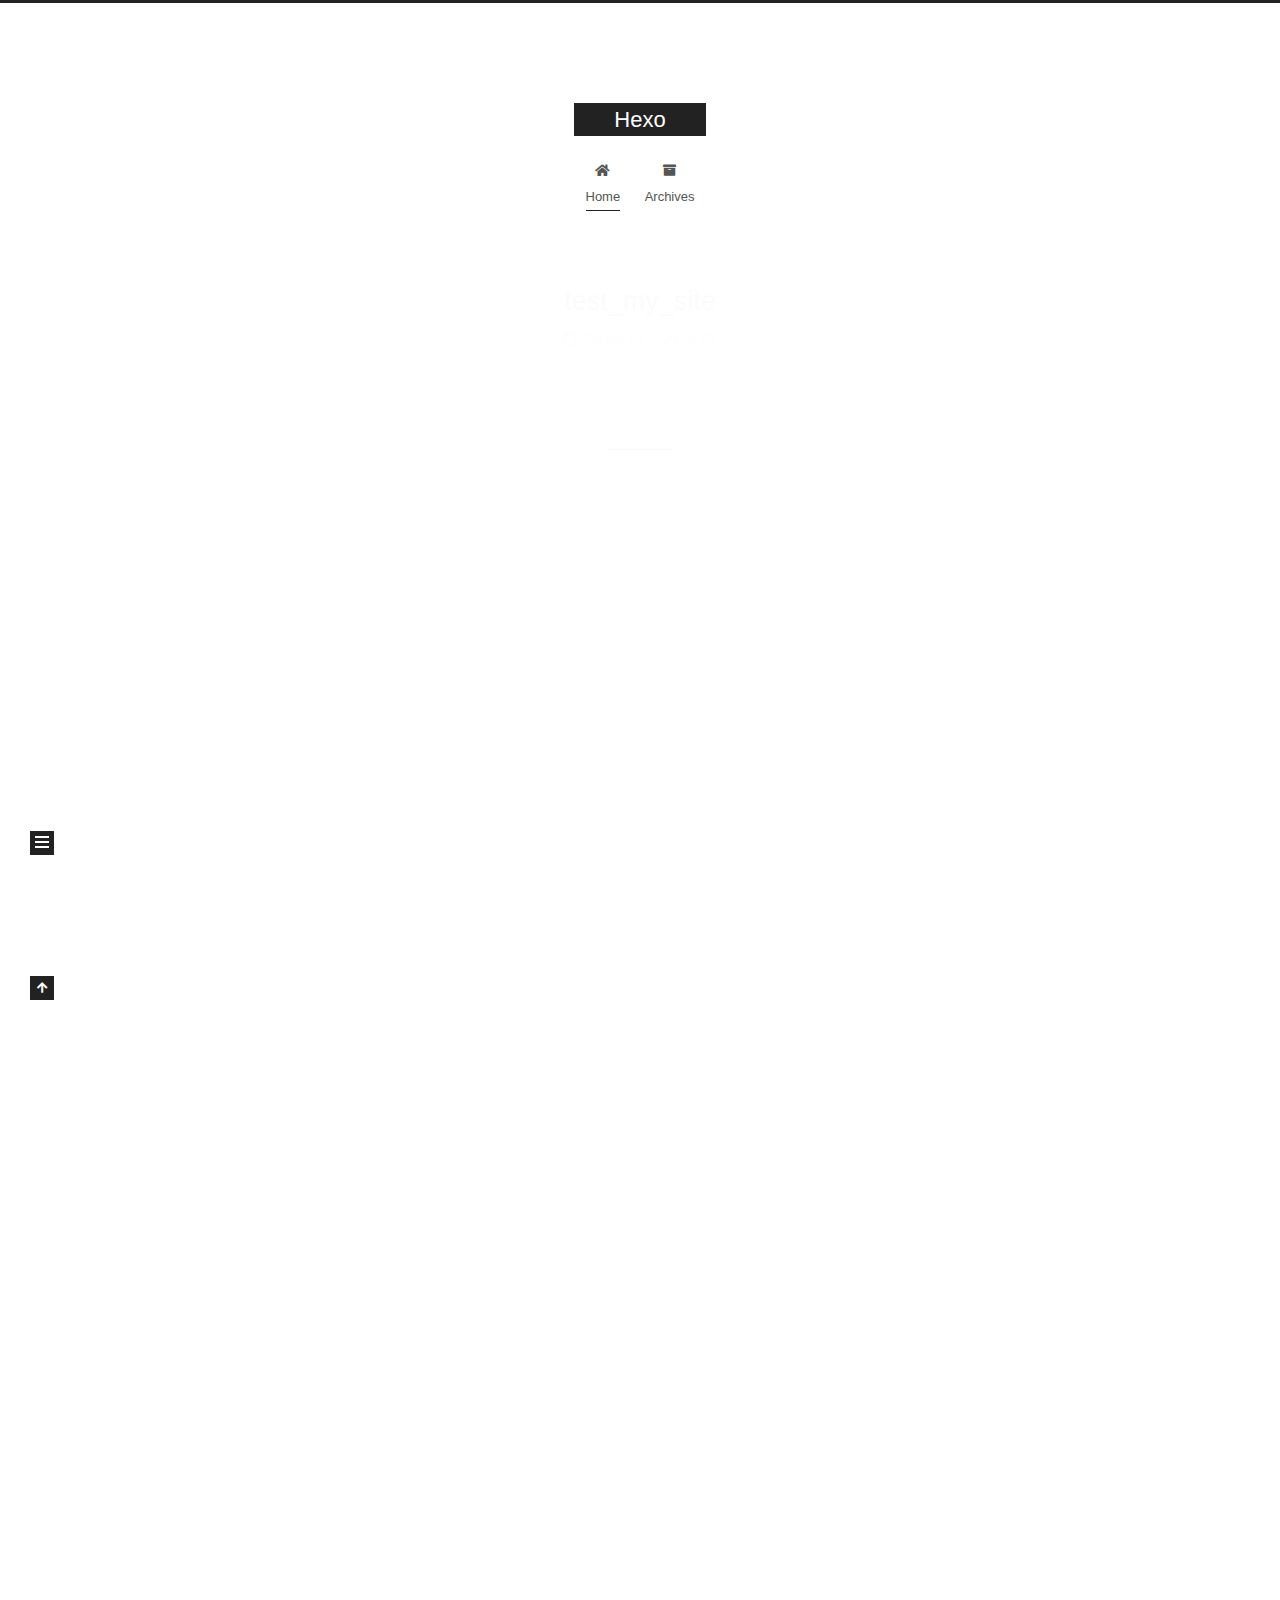
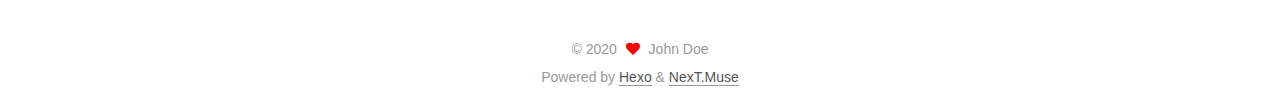
==== commit 5ffbf077: "Site updated: 2020-06-03 07:24:34" ====
--- a/index.html
+++ b/index.html
@@ -1,85 +1,26 @@
 <!DOCTYPE html>
-
-
-
-  
-
-
-<html class="theme-next pisces use-motion" lang="en">
+<html lang="en">
 <head>
-  <meta charset="UTF-8"/>
-<meta http-equiv="X-UA-Compatible" content="IE=edge" />
-<meta name="viewport" content="width=device-width, initial-scale=1, maximum-scale=1"/>
+  <meta charset="UTF-8">
+<meta name="viewport" content="width=device-width, initial-scale=1, maximum-scale=2">
 <meta name="theme-color" content="#222">
-
-
-
-
-
-
-
-
-
-<meta http-equiv="Cache-Control" content="no-transform" />
-<meta http-equiv="Cache-Control" content="no-siteapp" />
-
-
-
-
-
-
-
-
-
-
-
-
-
-
-
-
-  
-  
-  <link href="/lib/fancybox/source/jquery.fancybox.css?v=2.1.5" rel="stylesheet" type="text/css" />
-
-
-
-
-
-
-
-<link href="/lib/font-awesome/css/font-awesome.min.css?v=4.6.2" rel="stylesheet" type="text/css" />
-
-<link href="/css/main.css?v=5.1.4" rel="stylesheet" type="text/css" />
-
-
-  <link rel="apple-touch-icon" sizes="180x180" href="/images/apple-touch-icon-next.png?v=5.1.4">
-
-
-  <link rel="icon" type="image/png" sizes="32x32" href="/images/favicon-32x32-next.png?v=5.1.4">
-
-
-  <link rel="icon" type="image/png" sizes="16x16" href="/images/favicon-16x16-next.png?v=5.1.4">
-
-
-  <link rel="mask-icon" href="/images/logo.svg?v=5.1.4" color="#222">
-
-
-
-
-
-  <meta name="keywords" content="Hexo, NexT" />
-
-
-
-
-
-
-
-
-
-
-<meta property="og:type" content="website">
+<meta name="generator" content="Hexo 4.2.1">
+  <link rel="apple-touch-icon" sizes="180x180" href="/images/apple-touch-icon-next.png">
+  <link rel="icon" type="image/png" sizes="32x32" href="/images/favicon-32x32-next.png">
+  <link rel="icon" type="image/png" sizes="16x16" href="/images/favicon-16x16-next.png">
+  <link rel="mask-icon" href="/images/logo.svg" color="#222">
+
+<link rel="stylesheet" href="/css/main.css">
+
+
+<link rel="stylesheet" href="/lib/font-awesome/css/all.min.css">
+
+<script id="hexo-configurations">
+    var NexT = window.NexT || {};
+    var CONFIG = {"hostname":"yoursite.com","root":"/","scheme":"Muse","version":"7.8.0","exturl":false,"sidebar":{"position":"left","display":"post","padding":18,"offset":12,"onmobile":false},"copycode":{"enable":false,"show_result":false,"style":null},"back2top":{"enable":true,"sidebar":false,"scrollpercent":false},"bookmark":{"enable":false,"color":"#222","save":"auto"},"fancybox":false,"mediumzoom":false,"lazyload":false,"pangu":false,"comments":{"style":"tabs","active":null,"storage":true,"lazyload":false,"nav":null},"algolia":{"hits":{"per_page":10},"labels":{"input_placeholder":"Search for Posts","hits_empty":"We didn't find any results for the search: ${query}","hits_stats":"${hits} results found in ${time} ms"}},"localsearch":{"enable":false,"trigger":"auto","top_n_per_article":1,"unescape":false,"preload":false},"motion":{"enable":true,"async":false,"transition":{"post_block":"fadeIn","post_header":"slideDownIn","post_body":"slideDownIn","coll_header":"slideLeftIn","sidebar":"slideUpIn"}}};
+  </script>
+
+  <meta property="og:type" content="website">
 <meta property="og:title" content="Hexo">
 <meta property="og:url" content="http://yoursite.com/index.html">
 <meta property="og:site_name" content="Hexo">
@@ -87,40 +28,19 @@
 <meta property="article:author" content="John Doe">
 <meta name="twitter:card" content="summary">
 
-
-
-<script type="text/javascript" id="hexo.configurations">
-  var NexT = window.NexT || {};
-  var CONFIG = {
-    root: '/',
-    scheme: 'Pisces',
-    version: '5.1.4',
-    sidebar: {"position":"left","display":"post","offset":12,"b2t":false,"scrollpercent":false,"onmobile":false},
-    fancybox: true,
-    tabs: true,
-    motion: {"enable":true,"async":false,"transition":{"post_block":"fadeIn","post_header":"slideDownIn","post_body":"slideDownIn","coll_header":"slideLeftIn","sidebar":"slideUpIn"}},
-    duoshuo: {
-      userId: '0',
-      author: 'Author'
-    },
-    algolia: {
-      applicationID: '',
-      apiKey: '',
-      indexName: '',
-      hits: {"per_page":10},
-      labels: {"input_placeholder":"Search for Posts","hits_empty":"We didn't find any results for the search: ${query}","hits_stats":"${hits} results found in ${time} ms"}
-    }
+<link rel="canonical" href="http://yoursite.com/">
+
+
+<script id="page-configurations">
+  // https://hexo.io/docs/variables.html
+  CONFIG.page = {
+    sidebar: "",
+    isHome : true,
+    isPost : false,
+    lang   : 'en'
   };
 </script>
 
-
-
-  <link rel="canonical" href="http://yoursite.com/"/>
-
-
-
-
-
   <title>Hexo</title>
   
 
@@ -129,165 +49,133 @@
 
 
 
-
-
-<meta name="generator" content="Hexo 4.2.1"></head>
-
-<body itemscope itemtype="http://schema.org/WebPage" lang="en">
-
-  
-  
-    
-  
-
-  <div class="container sidebar-position-left 
-  page-home">
+  <noscript>
+  <style>
+  .use-motion .brand,
+  .use-motion .menu-item,
+  .sidebar-inner,
+  .use-motion .post-block,
+  .use-motion .pagination,
+  .use-motion .comments,
+  .use-motion .post-header,
+  .use-motion .post-body,
+  .use-motion .collection-header { opacity: initial; }
+
+  .use-motion .site-title,
+  .use-motion .site-subtitle {
+    opacity: initial;
+    top: initial;
+  }
+
+  .use-motion .logo-line-before i { left: initial; }
+  .use-motion .logo-line-after i { right: initial; }
+  </style>
+</noscript>
+
+</head>
+
+<body itemscope itemtype="http://schema.org/WebPage">
+  <div class="container use-motion">
     <div class="headband"></div>
 
-    <header id="header" class="header" itemscope itemtype="http://schema.org/WPHeader">
-      <div class="header-inner"><div class="site-brand-wrapper">
-  <div class="site-meta ">
-    
-
-    <div class="custom-logo-site-title">
-      <a href="/"  class="brand" rel="start">
-        <span class="logo-line-before"><i></i></span>
-        <span class="site-title">Hexo</span>
-        <span class="logo-line-after"><i></i></span>
-      </a>
+    <header class="header" itemscope itemtype="http://schema.org/WPHeader">
+      <div class="header-inner"><div class="site-brand-container">
+  <div class="site-nav-toggle">
+    <div class="toggle" aria-label="Toggle navigation bar">
+      <span class="toggle-line toggle-line-first"></span>
+      <span class="toggle-line toggle-line-middle"></span>
+      <span class="toggle-line toggle-line-last"></span>
     </div>
-      
-        <p class="site-subtitle"></p>
-      
-  </div>
-
-  <div class="site-nav-toggle">
-    <button>
-      <span class="btn-bar"></span>
-      <span class="btn-bar"></span>
-      <span class="btn-bar"></span>
-    </button>
+  </div>
+
+  <div class="site-meta">
+
+    <a href="/" class="brand" rel="start">
+      <span class="logo-line-before"><i></i></span>
+      <h1 class="site-title">Hexo</h1>
+      <span class="logo-line-after"><i></i></span>
+    </a>
+  </div>
+
+  <div class="site-nav-right">
+    <div class="toggle popup-trigger">
+    </div>
   </div>
 </div>
 
+
+
+
 <nav class="site-nav">
-  
-
-  
-    <ul id="menu" class="menu">
-      
-        
+  <ul id="menu" class="main-menu menu">
         <li class="menu-item menu-item-home">
-          <a href="/%20" rel="section">
-            
-              <i class="menu-item-icon fa fa-fw fa-home"></i> <br />
-            
-            Home
-          </a>
-        </li>
-      
-        
+
+    <a href="/" rel="section"><i class="fa fa-home fa-fw"></i>Home</a>
+
+  </li>
         <li class="menu-item menu-item-archives">
-          <a href="/archives/%20" rel="section">
-            
-              <i class="menu-item-icon fa fa-fw fa-archive"></i> <br />
-            
-            Archives
-          </a>
-        </li>
-      
-
-      
-    </ul>
-  
-
-  
+
+    <a href="/archives/" rel="section"><i class="fa fa-archive fa-fw"></i>Archives</a>
+
+  </li>
+  </ul>
 </nav>
 
 
 
- </div>
+
+</div>
     </header>
 
-    <main id="main" class="main">
+    
+  <div class="back-to-top">
+    <i class="fa fa-arrow-up"></i>
+    <span>0%</span>
+  </div>
+
+
+    <main class="main">
       <div class="main-inner">
         <div class="content-wrap">
-          <div id="content" class="content">
+          
+
+          <div class="content index posts-expand">
             
-  <section id="posts" class="posts-expand">
-    
-      
-
-  
-
-  
-  
-  
-
-  <article class="post post-type-normal" itemscope itemtype="http://schema.org/Article">
-  
-  
-  
-  <div class="post-block">
+      
+  
+  
+  <article itemscope itemtype="http://schema.org/Article" class="post-block" lang="en">
     <link itemprop="mainEntityOfPage" href="http://yoursite.com/2020/06/02/test-my-site/">
 
     <span hidden itemprop="author" itemscope itemtype="http://schema.org/Person">
+      <meta itemprop="image" content="/images/avatar.gif">
       <meta itemprop="name" content="John Doe">
       <meta itemprop="description" content="">
-      <meta itemprop="image" content="/images/avatar.gif">
     </span>
 
     <span hidden itemprop="publisher" itemscope itemtype="http://schema.org/Organization">
       <meta itemprop="name" content="Hexo">
     </span>
-
-    
       <header class="post-header">
-
-        
-        
-          <h1 class="post-title" itemprop="name headline">
-                
-                <a class="post-title-link" href="/2020/06/02/test-my-site/" itemprop="url">test_my_site</a></h1>
-        
+        <h2 class="post-title" itemprop="name headline">
+          
+            <a href="/2020/06/02/test-my-site/" class="post-title-link" itemprop="url">test_my_site</a>
+        </h2>
 
         <div class="post-meta">
-          <span class="post-time">
-            
+            <span class="post-meta-item">
               <span class="post-meta-item-icon">
-                <i class="fa fa-calendar-o"></i>
+                <i class="far fa-calendar"></i>
               </span>
-              
-                <span class="post-meta-item-text">Posted on</span>
-              
-              <time title="Post created" itemprop="dateCreated datePublished" datetime="2020-06-02T23:18:03+08:00">
-                2020-06-02
-              </time>
-            
-
-            
-
-            
-          </span>
-
-          
-
-          
-            
-          
-
-          
-          
-
-          
-
-          
+              <span class="post-meta-item-text">Posted on</span>
+
+              <time title="Created: 2020-06-02 23:18:03" itemprop="dateCreated datePublished" datetime="2020-06-02T23:18:03+08:00">2020-06-02</time>
+            </span>
 
           
 
         </div>
       </header>
-    
 
     
     
@@ -295,118 +183,56 @@
     <div class="post-body" itemprop="articleBody">
 
       
-      
-
-      
-        
-          
-            
-          
-        
+          
       
     </div>
-    
-    
-    
-
-    
-
-    
-
-    
-
-    <footer class="post-footer">
-      
-
-      
-
-      
-
-      
-      
+
+    
+    
+    
+      <footer class="post-footer">
         <div class="post-eof"></div>
-      
-    </footer>
-  </div>
-  
-  
-  
+      </footer>
   </article>
-
-
-    
-      
-
-  
-
-  
-  
-  
-
-  <article class="post post-type-normal" itemscope itemtype="http://schema.org/Article">
-  
-  
-  
-  <div class="post-block">
+  
+  
+  
+
+      
+  
+  
+  <article itemscope itemtype="http://schema.org/Article" class="post-block" lang="en">
     <link itemprop="mainEntityOfPage" href="http://yoursite.com/2020/06/02/hello-world/">
 
     <span hidden itemprop="author" itemscope itemtype="http://schema.org/Person">
+      <meta itemprop="image" content="/images/avatar.gif">
       <meta itemprop="name" content="John Doe">
       <meta itemprop="description" content="">
-      <meta itemprop="image" content="/images/avatar.gif">
     </span>
 
     <span hidden itemprop="publisher" itemscope itemtype="http://schema.org/Organization">
       <meta itemprop="name" content="Hexo">
     </span>
-
-    
       <header class="post-header">
-
-        
-        
-          <h1 class="post-title" itemprop="name headline">
-                
-                <a class="post-title-link" href="/2020/06/02/hello-world/" itemprop="url">Hello World</a></h1>
-        
+        <h2 class="post-title" itemprop="name headline">
+          
+            <a href="/2020/06/02/hello-world/" class="post-title-link" itemprop="url">Hello World</a>
+        </h2>
 
         <div class="post-meta">
-          <span class="post-time">
-            
+            <span class="post-meta-item">
               <span class="post-meta-item-icon">
-                <i class="fa fa-calendar-o"></i>
+                <i class="far fa-calendar"></i>
               </span>
-              
-                <span class="post-meta-item-text">Posted on</span>
-              
-              <time title="Post created" itemprop="dateCreated datePublished" datetime="2020-06-02T23:09:03+08:00">
-                2020-06-02
-              </time>
-            
-
-            
-
-            
-          </span>
-
-          
-
-          
-            
-          
-
-          
-          
-
-          
-
-          
+              <span class="post-meta-item-text">Posted on</span>
+
+              <time title="Created: 2020-06-02 23:09:03" itemprop="dateCreated datePublished" datetime="2020-06-02T23:09:03+08:00">2020-06-02</time>
+            </span>
 
           
 
         </div>
       </header>
-    
 
     
     
@@ -414,12 +240,7 @@
     <div class="post-body" itemprop="articleBody">
 
       
-      
-
-      
-        
-          
-            <p>Welcome to <a href="https://hexo.io/" target="_blank" rel="noopener">Hexo</a>! This is your very first post. Check <a href="https://hexo.io/docs/" target="_blank" rel="noopener">documentation</a> for more info. If you get any problems when using Hexo, you can find the answer in <a href="https://hexo.io/docs/troubleshooting.html" target="_blank" rel="noopener">troubleshooting</a> or you can ask me on <a href="https://github.com/hexojs/hexo/issues" target="_blank" rel="noopener">GitHub</a>.</p>
+          <p>Welcome to <a href="https://hexo.io/" target="_blank" rel="noopener">Hexo</a>! This is your very first post. Check <a href="https://hexo.io/docs/" target="_blank" rel="noopener">documentation</a> for more info. If you get any problems when using Hexo, you can find the answer in <a href="https://hexo.io/docs/troubleshooting.html" target="_blank" rel="noopener">troubleshooting</a> or you can ask me on <a href="https://github.com/hexojs/hexo/issues" target="_blank" rel="noopener">GitHub</a>.</p>
 <h2 id="Quick-Start"><a href="#Quick-Start" class="headerlink" title="Quick Start"></a>Quick Start</h2><h3 id="Create-a-new-post"><a href="#Create-a-new-post" class="headerlink" title="Create a new post"></a>Create a new post</h3><figure class="highlight bash"><table><tr><td class="gutter"><pre><span class="line">1</span><br></pre></td><td class="code"><pre><span class="line">$ hexo new <span class="string">"My New Post"</span></span><br></pre></td></tr></table></figure>
 
 <p>More info: <a href="https://hexo.io/docs/writing.html" target="_blank" rel="noopener">Writing</a></p>
@@ -433,149 +254,122 @@
 
 <p>More info: <a href="https://hexo.io/docs/one-command-deployment.html" target="_blank" rel="noopener">Deployment</a></p>
 
-          
+      
+    </div>
+
+    
+    
+    
+      <footer class="post-footer">
+        <div class="post-eof"></div>
+      </footer>
+  </article>
+  
+  
+  
+
+
+  
+
+
+
+          </div>
+          
+
+<script>
+  window.addEventListener('tabs:register', () => {
+    let { activeClass } = CONFIG.comments;
+    if (CONFIG.comments.storage) {
+      activeClass = localStorage.getItem('comments_active') || activeClass;
+    }
+    if (activeClass) {
+      let activeTab = document.querySelector(`a[href="#comment-${activeClass}"]`);
+      if (activeTab) {
+        activeTab.click();
+      }
+    }
+  });
+  if (CONFIG.comments.storage) {
+    window.addEventListener('tabs:click', event => {
+      if (!event.target.matches('.tabs-comment .tab-content .tab-pane')) return;
+      let commentClass = event.target.classList[1];
+      localStorage.setItem('comments_active', commentClass);
+    });
+  }
+</script>
+
+        </div>
+          
+  
+  <div class="toggle sidebar-toggle">
+    <span class="toggle-line toggle-line-first"></span>
+    <span class="toggle-line toggle-line-middle"></span>
+    <span class="toggle-line toggle-line-last"></span>
+  </div>
+
+  <aside class="sidebar">
+    <div class="sidebar-inner">
+
+      <ul class="sidebar-nav motion-element">
+        <li class="sidebar-nav-toc">
+          Table of Contents
+        </li>
+        <li class="sidebar-nav-overview">
+          Overview
+        </li>
+      </ul>
+
+      <!--noindex-->
+      <div class="post-toc-wrap sidebar-panel">
+      </div>
+      <!--/noindex-->
+
+      <div class="site-overview-wrap sidebar-panel">
+        <div class="site-author motion-element" itemprop="author" itemscope itemtype="http://schema.org/Person">
+  <p class="site-author-name" itemprop="name">John Doe</p>
+  <div class="site-description" itemprop="description"></div>
+</div>
+<div class="site-state-wrap motion-element">
+  <nav class="site-state">
+      <div class="site-state-item site-state-posts">
+          <a href="/archives/">
         
-      
-    </div>
-    
-    
-    
-
-    
-
-    
-
-    
-
-    <footer class="post-footer">
-      
-
-      
-
-      
-
-      
-      
-        <div class="post-eof"></div>
-      
-    </footer>
-  </div>
-  
-  
-  
-  </article>
-
-
-    
-  </section>
-
-  
-
-
-          </div>
-          
-
-
-          
-
-        </div>
-        
-          
-  
-  <div class="sidebar-toggle">
-    <div class="sidebar-toggle-line-wrap">
-      <span class="sidebar-toggle-line sidebar-toggle-line-first"></span>
-      <span class="sidebar-toggle-line sidebar-toggle-line-middle"></span>
-      <span class="sidebar-toggle-line sidebar-toggle-line-last"></span>
-    </div>
-  </div>
-
-  <aside id="sidebar" class="sidebar">
-    
-    <div class="sidebar-inner">
-
-      
-
-      
-
-      <section class="site-overview-wrap sidebar-panel sidebar-panel-active">
-        <div class="site-overview">
-          <div class="site-author motion-element" itemprop="author" itemscope itemtype="http://schema.org/Person">
-            
-              <p class="site-author-name" itemprop="name">John Doe</p>
-              <p class="site-description motion-element" itemprop="description"></p>
-          </div>
-
-          <nav class="site-state motion-element">
-
-            
-              <div class="site-state-item site-state-posts">
-              
-                <a href="/archives/%20%7C%7C%20archive">
-              
-                  <span class="site-state-item-count">2</span>
-                  <span class="site-state-item-name">posts</span>
-                </a>
-              </div>
-            
-
-            
-
-            
-
-          </nav>
-
-          
-
-          
-
-          
-          
-
-          
-          
-
-          
-
-        </div>
-      </section>
-
-      
-
-      
+          <span class="site-state-item-count">2</span>
+          <span class="site-state-item-name">posts</span>
+        </a>
+      </div>
+  </nav>
+</div>
+
+
+
+      </div>
 
     </div>
   </aside>
-
-
-        
+  <div id="sidebar-dimmer"></div>
+
+
       </div>
     </main>
 
-    <footer id="footer" class="footer">
+    <footer class="footer">
       <div class="footer-inner">
-        <div class="copyright">&copy; <span itemprop="copyrightYear">2020</span>
+        
+
+        
+
+<div class="copyright">
+  
+  &copy; 
+  <span itemprop="copyrightYear">2020</span>
   <span class="with-love">
-    <i class="fa fa-user"></i>
+    <i class="fa fa-heart"></i>
   </span>
   <span class="author" itemprop="copyrightHolder">John Doe</span>
-
-  
 </div>
-
-
-  <div class="powered-by">Powered by <a class="theme-link" target="_blank" href="https://hexo.io">Hexo</a></div>
-
-
-
-  <span class="post-meta-divider">|</span>
-
-
-
-  <div class="theme-info">Theme &mdash; <a class="theme-link" target="_blank" href="https://github.com/iissnan/hexo-theme-next">NexT.Pisces</a> v5.1.4</div>
-
-
-
+  <div class="powered-by">Powered by <a href="https://hexo.io/" class="theme-link" rel="noopener" target="_blank">Hexo</a> & <a href="https://muse.theme-next.org/" class="theme-link" rel="noopener" target="_blank">NexT.Muse</a>
+  </div>
 
         
 
@@ -585,158 +379,44 @@
 
 
 
-        
+
       </div>
     </footer>
-
-    
-      <div class="back-to-top">
-        <i class="fa fa-arrow-up"></i>
-        
-      </div>
-    
-
-    
-
-  </div>
-
-  
-
-<script type="text/javascript">
-  if (Object.prototype.toString.call(window.Promise) !== '[object Function]') {
-    window.Promise = null;
-  }
-</script>
-
-
-
-
-
-
-
-
-
-  
-
-
-
-
-
-
-
-
-
-
-
-
-  
-  
-    <script type="text/javascript" src="/lib/jquery/index.js?v=2.1.3"></script>
-  
-
-  
-  
-    <script type="text/javascript" src="/lib/fastclick/lib/fastclick.min.js?v=1.0.6"></script>
-  
-
-  
-  
-    <script type="text/javascript" src="/lib/jquery_lazyload/jquery.lazyload.js?v=1.9.7"></script>
-  
-
-  
-  
-    <script type="text/javascript" src="/lib/velocity/velocity.min.js?v=1.2.1"></script>
-  
-
-  
-  
-    <script type="text/javascript" src="/lib/velocity/velocity.ui.min.js?v=1.2.1"></script>
-  
-
-  
-  
-    <script type="text/javascript" src="/lib/fancybox/source/jquery.fancybox.pack.js?v=2.1.5"></script>
-  
-
-
-  
-
-
-  <script type="text/javascript" src="/js/src/utils.js?v=5.1.4"></script>
-
-  <script type="text/javascript" src="/js/src/motion.js?v=5.1.4"></script>
-
-
-
-  
-  
-
-
-  <script type="text/javascript" src="/js/src/affix.js?v=5.1.4"></script>
-
-  <script type="text/javascript" src="/js/src/schemes/pisces.js?v=5.1.4"></script>
-
-
-
-  
-
-  
-
-
-  <script type="text/javascript" src="/js/src/bootstrap.js?v=5.1.4"></script>
-
-
-
-  
-
-
-  
-
-
-
-
-	
-
-
-
-
-
-  
-
-
-
-
-
-  
-
-
-
-
-
-
-
-
-
-
-
-
-  
-
-
-
-
-
-  
-
-  
-
-  
-
-  
-  
-
-  
+  </div>
+
+  
+  <script src="/lib/anime.min.js"></script>
+  <script src="/lib/velocity/velocity.min.js"></script>
+  <script src="/lib/velocity/velocity.ui.min.js"></script>
+
+<script src="/js/utils.js"></script>
+
+<script src="/js/motion.js"></script>
+
+
+<script src="/js/schemes/muse.js"></script>
+
+
+<script src="/js/next-boot.js"></script>
+
+
+
+
+  
+
+
+
+
+
+
+
+
+
+
+
+
+
+
 
   
 
--- a/css/main.css
+++ b/css/main.css
@@ -0,0 +1,2291 @@
+:root {
+  --body-bg-color: #fff;
+  --content-bg-color: #fff;
+  --card-bg-color: #f5f5f5;
+  --text-color: #555;
+  --blockquote-color: #666;
+  --link-color: #555;
+  --link-hover-color: #222;
+  --brand-color: #fff;
+  --brand-hover-color: #fff;
+  --table-row-odd-bg-color: #f9f9f9;
+  --table-row-hover-bg-color: #f5f5f5;
+  --menu-item-bg-color: #f5f5f5;
+  --btn-default-bg: #222;
+  --btn-default-color: #fff;
+  --btn-default-border-color: #222;
+  --btn-default-hover-bg: #fff;
+  --btn-default-hover-color: #222;
+  --btn-default-hover-border-color: #222;
+}
+html {
+  line-height: 1.15; /* 1 */
+  -webkit-text-size-adjust: 100%; /* 2 */
+}
+body {
+  margin: 0;
+}
+main {
+  display: block;
+}
+h1 {
+  font-size: 2em;
+  margin: 0.67em 0;
+}
+hr {
+  box-sizing: content-box; /* 1 */
+  height: 0; /* 1 */
+  overflow: visible; /* 2 */
+}
+pre {
+  font-family: monospace, monospace; /* 1 */
+  font-size: 1em; /* 2 */
+}
+a {
+  background: transparent;
+}
+abbr[title] {
+  border-bottom: none; /* 1 */
+  text-decoration: underline; /* 2 */
+  text-decoration: underline dotted; /* 2 */
+}
+b,
+strong {
+  font-weight: bolder;
+}
+code,
+kbd,
+samp {
+  font-family: monospace, monospace; /* 1 */
+  font-size: 1em; /* 2 */
+}
+small {
+  font-size: 80%;
+}
+sub,
+sup {
+  font-size: 75%;
+  line-height: 0;
+  position: relative;
+  vertical-align: baseline;
+}
+sub {
+  bottom: -0.25em;
+}
+sup {
+  top: -0.5em;
+}
+img {
+  border-style: none;
+}
+button,
+input,
+optgroup,
+select,
+textarea {
+  font-family: inherit; /* 1 */
+  font-size: 100%; /* 1 */
+  line-height: 1.15; /* 1 */
+  margin: 0; /* 2 */
+}
+button,
+input {
+/* 1 */
+  overflow: visible;
+}
+button,
+select {
+/* 1 */
+  text-transform: none;
+}
+button,
+[type='button'],
+[type='reset'],
+[type='submit'] {
+  -webkit-appearance: button;
+}
+button::-moz-focus-inner,
+[type='button']::-moz-focus-inner,
+[type='reset']::-moz-focus-inner,
+[type='submit']::-moz-focus-inner {
+  border-style: none;
+  padding: 0;
+}
+button:-moz-focusring,
+[type='button']:-moz-focusring,
+[type='reset']:-moz-focusring,
+[type='submit']:-moz-focusring {
+  outline: 1px dotted ButtonText;
+}
+fieldset {
+  padding: 0.35em 0.75em 0.625em;
+}
+legend {
+  box-sizing: border-box; /* 1 */
+  color: inherit; /* 2 */
+  display: table; /* 1 */
+  max-width: 100%; /* 1 */
+  padding: 0; /* 3 */
+  white-space: normal; /* 1 */
+}
+progress {
+  vertical-align: baseline;
+}
+textarea {
+  overflow: auto;
+}
+[type='checkbox'],
+[type='radio'] {
+  box-sizing: border-box; /* 1 */
+  padding: 0; /* 2 */
+}
+[type='number']::-webkit-inner-spin-button,
+[type='number']::-webkit-outer-spin-button {
+  height: auto;
+}
+[type='search'] {
+  outline-offset: -2px; /* 2 */
+  -webkit-appearance: textfield; /* 1 */
+}
+[type='search']::-webkit-search-decoration {
+  -webkit-appearance: none;
+}
+::-webkit-file-upload-button {
+  font: inherit; /* 2 */
+  -webkit-appearance: button; /* 1 */
+}
+details {
+  display: block;
+}
+summary {
+  display: list-item;
+}
+template {
+  display: none;
+}
+[hidden] {
+  display: none;
+}
+::selection {
+  background: #262a30;
+  color: #eee;
+}
+html,
+body {
+  height: 100%;
+}
+body {
+  background: var(--body-bg-color);
+  color: var(--text-color);
+  font-family: 'Lato', "PingFang SC", "Microsoft YaHei", sans-serif;
+  font-size: 1em;
+  line-height: 2;
+}
+@media (max-width: 991px) {
+  body {
+    padding-left: 0 !important;
+    padding-right: 0 !important;
+  }
+}
+h1,
+h2,
+h3,
+h4,
+h5,
+h6 {
+  font-family: 'Lato', "PingFang SC", "Microsoft YaHei", sans-serif;
+  font-weight: bold;
+  line-height: 1.5;
+  margin: 20px 0 15px;
+}
+h1 {
+  font-size: 1.5em;
+}
+h2 {
+  font-size: 1.375em;
+}
+h3 {
+  font-size: 1.25em;
+}
+h4 {
+  font-size: 1.125em;
+}
+h5 {
+  font-size: 1em;
+}
+h6 {
+  font-size: 0.875em;
+}
+p {
+  margin: 0 0 20px 0;
+}
+a,
+span.exturl {
+  border-bottom: 1px solid #999;
+  color: var(--link-color);
+  outline: 0;
+  text-decoration: none;
+  overflow-wrap: break-word;
+  word-wrap: break-word;
+  cursor: pointer;
+}
+a:hover,
+span.exturl:hover {
+  border-bottom-color: var(--link-hover-color);
+  color: var(--link-hover-color);
+}
+iframe,
+img,
+video {
+  display: block;
+  margin-left: auto;
+  margin-right: auto;
+  max-width: 100%;
+}
+hr {
+  background-image: repeating-linear-gradient(-45deg, #ddd, #ddd 4px, transparent 4px, transparent 8px);
+  border: 0;
+  height: 3px;
+  margin: 40px 0;
+}
+blockquote {
+  border-left: 4px solid #ddd;
+  color: var(--blockquote-color);
+  margin: 0;
+  padding: 0 15px;
+}
+blockquote cite::before {
+  content: '-';
+  padding: 0 5px;
+}
+dt {
+  font-weight: bold;
+}
+dd {
+  margin: 0;
+  padding: 0;
+}
+kbd {
+  background-color: #f5f5f5;
+  background-image: linear-gradient(#eee, #fff, #eee);
+  border: 1px solid #ccc;
+  border-radius: 0.2em;
+  box-shadow: 0.1em 0.1em 0.2em rgba(0,0,0,0.1);
+  color: #555;
+  font-family: inherit;
+  padding: 0.1em 0.3em;
+  white-space: nowrap;
+}
+.table-container {
+  overflow: auto;
+}
+table {
+  border-collapse: collapse;
+  border-spacing: 0;
+  font-size: 0.875em;
+  margin: 0 0 20px 0;
+  width: 100%;
+}
+tbody tr:nth-of-type(odd) {
+  background: var(--table-row-odd-bg-color);
+}
+tbody tr:hover {
+  background: var(--table-row-hover-bg-color);
+}
+caption,
+th,
+td {
+  font-weight: normal;
+  padding: 8px;
+  vertical-align: middle;
+}
+th,
+td {
+  border: 1px solid #ddd;
+  border-bottom: 3px solid #ddd;
+}
+th {
+  font-weight: 700;
+  padding-bottom: 10px;
+}
+td {
+  border-bottom-width: 1px;
+}
+.btn {
+  background: var(--btn-default-bg);
+  border: 2px solid var(--btn-default-border-color);
+  border-radius: 0;
+  color: var(--btn-default-color);
+  display: inline-block;
+  font-size: 0.875em;
+  line-height: 2;
+  padding: 0 20px;
+  text-decoration: none;
+  transition-property: background-color;
+  transition-delay: 0s;
+  transition-duration: 0.2s;
+  transition-timing-function: ease-in-out;
+}
+.btn:hover {
+  background: var(--btn-default-hover-bg);
+  border-color: var(--btn-default-hover-border-color);
+  color: var(--btn-default-hover-color);
+}
+.btn + .btn {
+  margin: 0 0 8px 8px;
+}
+.btn .fa-fw {
+  text-align: left;
+  width: 1.285714285714286em;
+}
+.toggle {
+  line-height: 0;
+}
+.toggle .toggle-line {
+  background: #fff;
+  display: inline-block;
+  height: 2px;
+  left: 0;
+  position: relative;
+  top: 0;
+  transition: all 0.4s;
+  vertical-align: top;
+  width: 100%;
+}
+.toggle .toggle-line:not(:first-child) {
+  margin-top: 3px;
+}
+.toggle.toggle-arrow .toggle-line-first {
+  left: 50%;
+  top: 2px;
+  transform: rotate(45deg);
+  width: 50%;
+}
+.toggle.toggle-arrow .toggle-line-middle {
+  left: 2px;
+  width: 90%;
+}
+.toggle.toggle-arrow .toggle-line-last {
+  left: 50%;
+  top: -2px;
+  transform: rotate(-45deg);
+  width: 50%;
+}
+.toggle.toggle-close .toggle-line-first {
+  transform: rotate(-45deg);
+  top: 5px;
+}
+.toggle.toggle-close .toggle-line-middle {
+  opacity: 0;
+}
+.toggle.toggle-close .toggle-line-last {
+  transform: rotate(45deg);
+  top: -5px;
+}
+.highlight,
+pre {
+  background: #f7f7f7;
+  color: #4d4d4c;
+  line-height: 1.6;
+  margin: 0 auto 20px;
+}
+pre,
+code {
+  font-family: consolas, Menlo, monospace, "PingFang SC", "Microsoft YaHei";
+}
+code {
+  background: #eee;
+  border-radius: 3px;
+  color: #555;
+  padding: 2px 4px;
+  overflow-wrap: break-word;
+  word-wrap: break-word;
+}
+.highlight *::selection {
+  background: #d6d6d6;
+}
+.highlight pre {
+  border: 0;
+  margin: 0;
+  padding: 10px 0;
+}
+.highlight table {
+  border: 0;
+  margin: 0;
+  width: auto;
+}
+.highlight td {
+  border: 0;
+  padding: 0;
+}
+.highlight figcaption {
+  background: #eff2f3;
+  color: #4d4d4c;
+  display: flex;
+  font-size: 0.875em;
+  justify-content: space-between;
+  line-height: 1.2;
+  padding: 0.5em;
+}
+.highlight figcaption a {
+  color: #4d4d4c;
+}
+.highlight figcaption a:hover {
+  border-bottom-color: #4d4d4c;
+}
+.highlight .gutter {
+  -moz-user-select: none;
+  -ms-user-select: none;
+  -webkit-user-select: none;
+  user-select: none;
+}
+.highlight .gutter pre {
+  background: #eff2f3;
+  color: #869194;
+  padding-left: 10px;
+  padding-right: 10px;
+  text-align: right;
+}
+.highlight .code pre {
+  background: #f7f7f7;
+  padding-left: 10px;
+  width: 100%;
+}
+.gist table {
+  width: auto;
+}
+.gist table td {
+  border: 0;
+}
+pre {
+  overflow: auto;
+  padding: 10px;
+}
+pre code {
+  background: none;
+  color: #4d4d4c;
+  font-size: 0.875em;
+  padding: 0;
+  text-shadow: none;
+}
+pre .deletion {
+  background: #fdd;
+}
+pre .addition {
+  background: #dfd;
+}
+pre .meta {
+  color: #eab700;
+  -moz-user-select: none;
+  -ms-user-select: none;
+  -webkit-user-select: none;
+  user-select: none;
+}
+pre .comment {
+  color: #8e908c;
+}
+pre .variable,
+pre .attribute,
+pre .tag,
+pre .name,
+pre .regexp,
+pre .ruby .constant,
+pre .xml .tag .title,
+pre .xml .pi,
+pre .xml .doctype,
+pre .html .doctype,
+pre .css .id,
+pre .css .class,
+pre .css .pseudo {
+  color: #c82829;
+}
+pre .number,
+pre .preprocessor,
+pre .built_in,
+pre .builtin-name,
+pre .literal,
+pre .params,
+pre .constant,
+pre .command {
+  color: #f5871f;
+}
+pre .ruby .class .title,
+pre .css .rules .attribute,
+pre .string,
+pre .symbol,
+pre .value,
+pre .inheritance,
+pre .header,
+pre .ruby .symbol,
+pre .xml .cdata,
+pre .special,
+pre .formula {
+  color: #718c00;
+}
+pre .title,
+pre .css .hexcolor {
+  color: #3e999f;
+}
+pre .function,
+pre .python .decorator,
+pre .python .title,
+pre .ruby .function .title,
+pre .ruby .title .keyword,
+pre .perl .sub,
+pre .javascript .title,
+pre .coffeescript .title {
+  color: #4271ae;
+}
+pre .keyword,
+pre .javascript .function {
+  color: #8959a8;
+}
+.blockquote-center {
+  border-left: none;
+  margin: 40px 0;
+  padding: 0;
+  position: relative;
+  text-align: center;
+}
+.blockquote-center .fa {
+  display: block;
+  opacity: 0.6;
+  position: absolute;
+  width: 100%;
+}
+.blockquote-center .fa-quote-left {
+  border-top: 1px solid #ccc;
+  text-align: left;
+  top: -20px;
+}
+.blockquote-center .fa-quote-right {
+  border-bottom: 1px solid #ccc;
+  text-align: right;
+  bottom: -20px;
+}
+.blockquote-center p,
+.blockquote-center div {
+  text-align: center;
+}
+.post-body .group-picture img {
+  margin: 0 auto;
+  padding: 0 3px;
+}
+.group-picture-row {
+  margin-bottom: 6px;
+  overflow: hidden;
+}
+.group-picture-column {
+  float: left;
+  margin-bottom: 10px;
+}
+.post-body .label {
+  color: #555;
+  display: inline;
+  padding: 0 2px;
+}
+.post-body .label.default {
+  background: #f0f0f0;
+}
+.post-body .label.primary {
+  background: #efe6f7;
+}
+.post-body .label.info {
+  background: #e5f2f8;
+}
+.post-body .label.success {
+  background: #e7f4e9;
+}
+.post-body .label.warning {
+  background: #fcf6e1;
+}
+.post-body .label.danger {
+  background: #fae8eb;
+}
+.post-body .tabs {
+  margin-bottom: 20px;
+}
+.post-body .tabs,
+.tabs-comment {
+  display: block;
+  padding-top: 10px;
+  position: relative;
+}
+.post-body .tabs ul.nav-tabs,
+.tabs-comment ul.nav-tabs {
+  display: flex;
+  flex-wrap: wrap;
+  margin: 0;
+  margin-bottom: -1px;
+  padding: 0;
+}
+@media (max-width: 413px) {
+  .post-body .tabs ul.nav-tabs,
+  .tabs-comment ul.nav-tabs {
+    display: block;
+    margin-bottom: 5px;
+  }
+}
+.post-body .tabs ul.nav-tabs li.tab,
+.tabs-comment ul.nav-tabs li.tab {
+  border-bottom: 1px solid #ddd;
+  border-left: 1px solid transparent;
+  border-right: 1px solid transparent;
+  border-top: 3px solid transparent;
+  flex-grow: 1;
+  list-style-type: none;
+  border-radius: 0 0 0 0;
+}
+@media (max-width: 413px) {
+  .post-body .tabs ul.nav-tabs li.tab,
+  .tabs-comment ul.nav-tabs li.tab {
+    border-bottom: 1px solid transparent;
+    border-left: 3px solid transparent;
+    border-right: 1px solid transparent;
+    border-top: 1px solid transparent;
+  }
+}
+@media (max-width: 413px) {
+  .post-body .tabs ul.nav-tabs li.tab,
+  .tabs-comment ul.nav-tabs li.tab {
+    border-radius: 0;
+  }
+}
+.post-body .tabs ul.nav-tabs li.tab a,
+.tabs-comment ul.nav-tabs li.tab a {
+  border-bottom: initial;
+  display: block;
+  line-height: 1.8;
+  outline: 0;
+  padding: 0.25em 0.75em;
+  text-align: center;
+  transition-delay: 0s;
+  transition-duration: 0.2s;
+  transition-timing-function: ease-out;
+}
+.post-body .tabs ul.nav-tabs li.tab a i,
+.tabs-comment ul.nav-tabs li.tab a i {
+  width: 1.285714285714286em;
+}
+.post-body .tabs ul.nav-tabs li.tab.active,
+.tabs-comment ul.nav-tabs li.tab.active {
+  border-bottom: 1px solid transparent;
+  border-left: 1px solid #ddd;
+  border-right: 1px solid #ddd;
+  border-top: 3px solid #fc6423;
+}
+@media (max-width: 413px) {
+  .post-body .tabs ul.nav-tabs li.tab.active,
+  .tabs-comment ul.nav-tabs li.tab.active {
+    border-bottom: 1px solid #ddd;
+    border-left: 3px solid #fc6423;
+    border-right: 1px solid #ddd;
+    border-top: 1px solid #ddd;
+  }
+}
+.post-body .tabs ul.nav-tabs li.tab.active a,
+.tabs-comment ul.nav-tabs li.tab.active a {
+  color: var(--link-color);
+  cursor: default;
+}
+.post-body .tabs .tab-content .tab-pane,
+.tabs-comment .tab-content .tab-pane {
+  border: 1px solid #ddd;
+  border-top: 0;
+  padding: 20px 20px 0 20px;
+  border-radius: 0;
+}
+.post-body .tabs .tab-content .tab-pane:not(.active),
+.tabs-comment .tab-content .tab-pane:not(.active) {
+  display: none;
+}
+.post-body .tabs .tab-content .tab-pane.active,
+.tabs-comment .tab-content .tab-pane.active {
+  display: block;
+}
+.post-body .tabs .tab-content .tab-pane.active:nth-of-type(1),
+.tabs-comment .tab-content .tab-pane.active:nth-of-type(1) {
+  border-radius: 0 0 0 0;
+}
+@media (max-width: 413px) {
+  .post-body .tabs .tab-content .tab-pane.active:nth-of-type(1),
+  .tabs-comment .tab-content .tab-pane.active:nth-of-type(1) {
+    border-radius: 0;
+  }
+}
+.post-body .note {
+  border-radius: 3px;
+  margin-bottom: 20px;
+  padding: 1em;
+  position: relative;
+  border: 1px solid #eee;
+  border-left-width: 5px;
+}
+.post-body .note h2,
+.post-body .note h3,
+.post-body .note h4,
+.post-body .note h5,
+.post-body .note h6 {
+  margin-top: 0;
+  border-bottom: initial;
+  margin-bottom: 0;
+  padding-top: 0;
+}
+.post-body .note p:first-child,
+.post-body .note ul:first-child,
+.post-body .note ol:first-child,
+.post-body .note table:first-child,
+.post-body .note pre:first-child,
+.post-body .note blockquote:first-child,
+.post-body .note img:first-child {
+  margin-top: 0;
+}
+.post-body .note p:last-child,
+.post-body .note ul:last-child,
+.post-body .note ol:last-child,
+.post-body .note table:last-child,
+.post-body .note pre:last-child,
+.post-body .note blockquote:last-child,
+.post-body .note img:last-child {
+  margin-bottom: 0;
+}
+.post-body .note.default {
+  border-left-color: #777;
+}
+.post-body .note.default h2,
+.post-body .note.default h3,
+.post-body .note.default h4,
+.post-body .note.default h5,
+.post-body .note.default h6 {
+  color: #777;
+}
+.post-body .note.primary {
+  border-left-color: #6f42c1;
+}
+.post-body .note.primary h2,
+.post-body .note.primary h3,
+.post-body .note.primary h4,
+.post-body .note.primary h5,
+.post-body .note.primary h6 {
+  color: #6f42c1;
+}
+.post-body .note.info {
+  border-left-color: #428bca;
+}
+.post-body .note.info h2,
+.post-body .note.info h3,
+.post-body .note.info h4,
+.post-body .note.info h5,
+.post-body .note.info h6 {
+  color: #428bca;
+}
+.post-body .note.success {
+  border-left-color: #5cb85c;
+}
+.post-body .note.success h2,
+.post-body .note.success h3,
+.post-body .note.success h4,
+.post-body .note.success h5,
+.post-body .note.success h6 {
+  color: #5cb85c;
+}
+.post-body .note.warning {
+  border-left-color: #f0ad4e;
+}
+.post-body .note.warning h2,
+.post-body .note.warning h3,
+.post-body .note.warning h4,
+.post-body .note.warning h5,
+.post-body .note.warning h6 {
+  color: #f0ad4e;
+}
+.post-body .note.danger {
+  border-left-color: #d9534f;
+}
+.post-body .note.danger h2,
+.post-body .note.danger h3,
+.post-body .note.danger h4,
+.post-body .note.danger h5,
+.post-body .note.danger h6 {
+  color: #d9534f;
+}
+.pagination .prev,
+.pagination .next,
+.pagination .page-number,
+.pagination .space {
+  display: inline-block;
+  margin: 0 10px;
+  padding: 0 11px;
+  position: relative;
+  top: -1px;
+}
+@media (max-width: 767px) {
+  .pagination .prev,
+  .pagination .next,
+  .pagination .page-number,
+  .pagination .space {
+    margin: 0 5px;
+  }
+}
+.pagination {
+  border-top: 1px solid #eee;
+  margin: 120px 0 0;
+  text-align: center;
+}
+.pagination .prev,
+.pagination .next,
+.pagination .page-number {
+  border-bottom: 0;
+  border-top: 1px solid #eee;
+  transition-property: border-color;
+  transition-delay: 0s;
+  transition-duration: 0.2s;
+  transition-timing-function: ease-in-out;
+}
+.pagination .prev:hover,
+.pagination .next:hover,
+.pagination .page-number:hover {
+  border-top-color: #222;
+}
+.pagination .space {
+  margin: 0;
+  padding: 0;
+}
+.pagination .prev {
+  margin-left: 0;
+}
+.pagination .next {
+  margin-right: 0;
+}
+.pagination .page-number.current {
+  background: #ccc;
+  border-top-color: #ccc;
+  color: #fff;
+}
+@media (max-width: 767px) {
+  .pagination {
+    border-top: none;
+  }
+  .pagination .prev,
+  .pagination .next,
+  .pagination .page-number {
+    border-bottom: 1px solid #eee;
+    border-top: 0;
+    margin-bottom: 10px;
+    padding: 0 10px;
+  }
+  .pagination .prev:hover,
+  .pagination .next:hover,
+  .pagination .page-number:hover {
+    border-bottom-color: #222;
+  }
+}
+.comments {
+  margin-top: 60px;
+  overflow: hidden;
+}
+.comment-button-group {
+  display: flex;
+  flex-wrap: wrap-reverse;
+  justify-content: center;
+  margin: 1em 0;
+}
+.comment-button-group .comment-button {
+  margin: 0.1em 0.2em;
+}
+.comment-button-group .comment-button.active {
+  background: var(--btn-default-hover-bg);
+  border-color: var(--btn-default-hover-border-color);
+  color: var(--btn-default-hover-color);
+}
+.comment-position {
+  display: none;
+}
+.comment-position.active {
+  display: block;
+}
+.tabs-comment {
+  background: var(--content-bg-color);
+  margin-top: 4em;
+  padding-top: 0;
+}
+.tabs-comment .comments {
+  border: 0;
+  box-shadow: none;
+  margin-top: 0;
+  padding-top: 0;
+}
+.container {
+  min-height: 100%;
+  position: relative;
+}
+.main-inner {
+  margin: 0 auto;
+  width: 700px;
+}
+@media (min-width: 1200px) {
+  .main-inner {
+    width: 800px;
+  }
+}
+@media (min-width: 1600px) {
+  .main-inner {
+    width: 900px;
+  }
+}
+@media (max-width: 767px) {
+  .content-wrap {
+    padding: 0 20px;
+  }
+}
+.header {
+  background: transparent;
+}
+.header-inner {
+  margin: 0 auto;
+  width: 700px;
+}
+@media (min-width: 1200px) {
+  .header-inner {
+    width: 800px;
+  }
+}
+@media (min-width: 1600px) {
+  .header-inner {
+    width: 900px;
+  }
+}
+.site-brand-container {
+  display: flex;
+  flex-shrink: 0;
+  padding: 0 10px;
+}
+.headband {
+  background: #222;
+  height: 3px;
+}
+.site-meta {
+  flex-grow: 1;
+  text-align: center;
+}
+@media (max-width: 767px) {
+  .site-meta {
+    text-align: center;
+  }
+}
+.brand {
+  border-bottom: none;
+  color: var(--brand-color);
+  display: inline-block;
+  line-height: 1.375em;
+  padding: 0 40px;
+  position: relative;
+}
+.brand:hover {
+  color: var(--brand-hover-color);
+}
+.site-title {
+  font-family: 'Lato', "PingFang SC", "Microsoft YaHei", sans-serif;
+  font-size: 1.375em;
+  font-weight: normal;
+  margin: 0;
+}
+.site-subtitle {
+  color: #999;
+  font-size: 0.8125em;
+  margin: 10px 0;
+}
+.use-motion .brand {
+  opacity: 0;
+}
+.use-motion .site-title,
+.use-motion .site-subtitle,
+.use-motion .custom-logo-image {
+  opacity: 0;
+  position: relative;
+  top: -10px;
+}
+.site-nav-toggle,
+.site-nav-right {
+  display: none;
+}
+@media (max-width: 767px) {
+  .site-nav-toggle,
+  .site-nav-right {
+    display: flex;
+    flex-direction: column;
+    justify-content: center;
+  }
+}
+.site-nav-toggle .toggle,
+.site-nav-right .toggle {
+  color: var(--text-color);
+  padding: 10px;
+  width: 22px;
+}
+.site-nav-toggle .toggle .toggle-line,
+.site-nav-right .toggle .toggle-line {
+  background: var(--text-color);
+  border-radius: 1px;
+}
+.site-nav {
+  display: block;
+}
+@media (max-width: 767px) {
+  .site-nav {
+    clear: both;
+    display: none;
+  }
+}
+.site-nav.site-nav-on {
+  display: block;
+}
+.menu {
+  margin-top: 20px;
+  padding-left: 0;
+  text-align: center;
+}
+.menu-item {
+  display: inline-block;
+  list-style: none;
+  margin: 0 10px;
+}
+@media (max-width: 767px) {
+  .menu-item {
+    display: block;
+    margin-top: 10px;
+  }
+  .menu-item.menu-item-search {
+    display: none;
+  }
+}
+.menu-item a,
+.menu-item span.exturl {
+  border-bottom: 0;
+  display: block;
+  font-size: 0.8125em;
+  transition-property: border-color;
+  transition-delay: 0s;
+  transition-duration: 0.2s;
+  transition-timing-function: ease-in-out;
+}
+@media (hover: none) {
+  .menu-item a:hover,
+  .menu-item span.exturl:hover {
+    border-bottom-color: transparent !important;
+  }
+}
+.menu-item .fa,
+.menu-item .fab,
+.menu-item .far,
+.menu-item .fas {
+  margin-right: 8px;
+}
+.menu-item .badge {
+  display: inline-block;
+  font-weight: bold;
+  line-height: 1;
+  margin-left: 0.35em;
+  margin-top: 0.35em;
+  text-align: center;
+  white-space: nowrap;
+}
+@media (max-width: 767px) {
+  .menu-item .badge {
+    float: right;
+    margin-left: 0;
+  }
+}
+.menu-item-active a,
+.menu .menu-item a:hover,
+.menu .menu-item span.exturl:hover {
+  background: var(--menu-item-bg-color);
+}
+.use-motion .menu-item {
+  opacity: 0;
+}
+.sidebar {
+  background: #222;
+  bottom: 0;
+  box-shadow: inset 0 2px 6px #000;
+  position: fixed;
+  top: 0;
+}
+@media (max-width: 991px) {
+  .sidebar {
+    display: none;
+  }
+}
+.sidebar-inner {
+  color: #999;
+  padding: 18px 10px;
+  text-align: center;
+}
+.cc-license {
+  margin-top: 10px;
+  text-align: center;
+}
+.cc-license .cc-opacity {
+  border-bottom: none;
+  opacity: 0.7;
+}
+.cc-license .cc-opacity:hover {
+  opacity: 0.9;
+}
+.cc-license img {
+  display: inline-block;
+}
+.site-author-image {
+  border: 2px solid #333;
+  display: block;
+  margin: 0 auto;
+  max-width: 96px;
+  padding: 2px;
+}
+.site-author-name {
+  color: #f5f5f5;
+  font-weight: normal;
+  margin: 5px 0 0;
+  text-align: center;
+}
+.site-description {
+  color: #999;
+  font-size: 1em;
+  margin-top: 5px;
+  text-align: center;
+}
+.links-of-author {
+  margin-top: 15px;
+}
+.links-of-author a,
+.links-of-author span.exturl {
+  border-bottom-color: #555;
+  display: inline-block;
+  font-size: 0.8125em;
+  margin-bottom: 10px;
+  margin-right: 10px;
+  vertical-align: middle;
+}
+.links-of-author a::before,
+.links-of-author span.exturl::before {
+  background: #526cff;
+  border-radius: 50%;
+  content: ' ';
+  display: inline-block;
+  height: 4px;
+  margin-right: 3px;
+  vertical-align: middle;
+  width: 4px;
+}
+.sidebar-button {
+  margin-top: 15px;
+}
+.sidebar-button a {
+  border: 1px solid #fc6423;
+  border-radius: 4px;
+  color: #fc6423;
+  display: inline-block;
+  padding: 0 15px;
+}
+.sidebar-button a .fa,
+.sidebar-button a .fab,
+.sidebar-button a .far,
+.sidebar-button a .fas {
+  margin-right: 5px;
+}
+.sidebar-button a:hover {
+  background: #fc6423;
+  border: 1px solid #fc6423;
+  color: #fff;
+}
+.sidebar-button a:hover .fa,
+.sidebar-button a:hover .fab,
+.sidebar-button a:hover .far,
+.sidebar-button a:hover .fas {
+  color: #fff;
+}
+.links-of-blogroll {
+  font-size: 0.8125em;
+  margin-top: 10px;
+}
+.links-of-blogroll-title {
+  font-size: 0.875em;
+  font-weight: 600;
+  margin-top: 0;
+}
+.links-of-blogroll-list {
+  list-style: none;
+  margin: 0;
+  padding: 0;
+}
+#sidebar-dimmer {
+  display: none;
+}
+@media (max-width: 767px) {
+  #sidebar-dimmer {
+    background: #000;
+    display: block;
+    height: 100%;
+    left: 100%;
+    opacity: 0;
+    position: fixed;
+    top: 0;
+    width: 100%;
+    z-index: 1100;
+  }
+  .sidebar-active + #sidebar-dimmer {
+    opacity: 0.7;
+    transform: translateX(-100%);
+    transition: opacity 0.5s;
+  }
+}
+.sidebar-nav {
+  margin: 0;
+  padding-bottom: 20px;
+  padding-left: 0;
+}
+.sidebar-nav li {
+  border-bottom: 1px solid transparent;
+  color: #666;
+  cursor: pointer;
+  display: inline-block;
+  font-size: 0.875em;
+}
+.sidebar-nav li.sidebar-nav-overview {
+  margin-left: 10px;
+}
+.sidebar-nav li:hover {
+  color: #f5f5f5;
+}
+.sidebar-nav .sidebar-nav-active {
+  border-bottom-color: #87daff;
+  color: #87daff;
+}
+.sidebar-nav .sidebar-nav-active:hover {
+  color: #87daff;
+}
+.sidebar-panel {
+  display: none;
+  overflow-x: hidden;
+  overflow-y: auto;
+}
+.sidebar-panel-active {
+  display: block;
+}
+.sidebar-toggle {
+  background: #222;
+  bottom: 45px;
+  cursor: pointer;
+  height: 14px;
+  left: 30px;
+  padding: 5px;
+  position: fixed;
+  width: 14px;
+  z-index: 1300;
+}
+@media (max-width: 991px) {
+  .sidebar-toggle {
+    left: 20px;
+    opacity: 0.8;
+    display: none;
+  }
+}
+.sidebar-toggle:hover .toggle-line {
+  background: #87daff;
+}
+.post-toc {
+  font-size: 0.875em;
+}
+.post-toc ol {
+  list-style: none;
+  margin: 0;
+  padding: 0 2px 5px 10px;
+  text-align: left;
+}
+.post-toc ol > ol {
+  padding-left: 0;
+}
+.post-toc ol a {
+  transition-property: all;
+  transition-delay: 0s;
+  transition-duration: 0.2s;
+  transition-timing-function: ease-in-out;
+}
+.post-toc .nav-item {
+  line-height: 1.8;
+  overflow: hidden;
+  text-overflow: ellipsis;
+  white-space: nowrap;
+}
+.post-toc .nav .nav-child {
+  display: none;
+}
+.post-toc .nav .active > .nav-child {
+  display: block;
+}
+.post-toc .nav .active-current > .nav-child {
+  display: block;
+}
+.post-toc .nav .active-current > .nav-child > .nav-item {
+  display: block;
+}
+.post-toc .nav .active > a {
+  border-bottom-color: #87daff;
+  color: #87daff;
+}
+.post-toc .nav .active-current > a {
+  color: #87daff;
+}
+.post-toc .nav .active-current > a:hover {
+  color: #87daff;
+}
+.site-state {
+  display: flex;
+  justify-content: center;
+  line-height: 1.4;
+  margin-top: 10px;
+  overflow: hidden;
+  text-align: center;
+  white-space: nowrap;
+}
+.site-state-item {
+  padding: 0 15px;
+}
+.site-state-item:not(:first-child) {
+  border-left: 1px solid #333;
+}
+.site-state-item a {
+  border-bottom: none;
+}
+.site-state-item-count {
+  display: block;
+  font-size: 1.25em;
+  font-weight: 600;
+  text-align: center;
+}
+.site-state-item-name {
+  color: inherit;
+  font-size: 0.875em;
+}
+.footer {
+  color: #999;
+  font-size: 0.875em;
+  padding: 20px 0;
+}
+.footer.footer-fixed {
+  bottom: 0;
+  left: 0;
+  position: absolute;
+  right: 0;
+}
+.footer-inner {
+  box-sizing: border-box;
+  margin: 0 auto;
+  text-align: center;
+  width: 700px;
+}
+@media (min-width: 1200px) {
+  .footer-inner {
+    width: 800px;
+  }
+}
+@media (min-width: 1600px) {
+  .footer-inner {
+    width: 900px;
+  }
+}
+.languages {
+  display: inline-block;
+  font-size: 1.125em;
+  position: relative;
+}
+.languages .lang-select-label span {
+  margin: 0 0.5em;
+}
+.languages .lang-select {
+  height: 100%;
+  left: 0;
+  opacity: 0;
+  position: absolute;
+  top: 0;
+  width: 100%;
+}
+.with-love {
+  color: #ff0000;
+  display: inline-block;
+  margin: 0 5px;
+}
+.powered-by,
+.theme-info {
+  display: inline-block;
+}
+@-moz-keyframes iconAnimate {
+  0%, 100% {
+    transform: scale(1);
+  }
+  10%, 30% {
+    transform: scale(0.9);
+  }
+  20%, 40%, 60%, 80% {
+    transform: scale(1.1);
+  }
+  50%, 70% {
+    transform: scale(1.1);
+  }
+}
+@-webkit-keyframes iconAnimate {
+  0%, 100% {
+    transform: scale(1);
+  }
+  10%, 30% {
+    transform: scale(0.9);
+  }
+  20%, 40%, 60%, 80% {
+    transform: scale(1.1);
+  }
+  50%, 70% {
+    transform: scale(1.1);
+  }
+}
+@-o-keyframes iconAnimate {
+  0%, 100% {
+    transform: scale(1);
+  }
+  10%, 30% {
+    transform: scale(0.9);
+  }
+  20%, 40%, 60%, 80% {
+    transform: scale(1.1);
+  }
+  50%, 70% {
+    transform: scale(1.1);
+  }
+}
+@keyframes iconAnimate {
+  0%, 100% {
+    transform: scale(1);
+  }
+  10%, 30% {
+    transform: scale(0.9);
+  }
+  20%, 40%, 60%, 80% {
+    transform: scale(1.1);
+  }
+  50%, 70% {
+    transform: scale(1.1);
+  }
+}
+.back-to-top {
+  font-size: 12px;
+  text-align: center;
+  transition-delay: 0s;
+  transition-duration: 0.2s;
+  transition-timing-function: ease-in-out;
+}
+.back-to-top {
+  background: #222;
+  bottom: -100px;
+  box-sizing: border-box;
+  color: #fff;
+  cursor: pointer;
+  left: 30px;
+  opacity: 1;
+  padding: 0 6px;
+  position: fixed;
+  transition-property: bottom;
+  z-index: 1300;
+  width: 24px;
+}
+.back-to-top span {
+  display: none;
+}
+.back-to-top:hover {
+  color: #87daff;
+}
+.back-to-top.back-to-top-on {
+  bottom: 19px;
+}
+@media (max-width: 991px) {
+  .back-to-top {
+    left: 20px;
+    opacity: 0.8;
+  }
+}
+.post-body {
+  font-family: 'Lato', "PingFang SC", "Microsoft YaHei", sans-serif;
+  overflow-wrap: break-word;
+  word-wrap: break-word;
+}
+@media (min-width: 1200px) {
+  .post-body {
+    font-size: 1.125em;
+  }
+}
+.post-body .exturl .fa {
+  font-size: 0.875em;
+  margin-left: 4px;
+}
+.post-body .image-caption,
+.post-body .figure .caption {
+  color: #999;
+  font-size: 0.875em;
+  font-weight: bold;
+  line-height: 1;
+  margin: -20px auto 15px;
+  text-align: center;
+}
+.post-sticky-flag {
+  display: inline-block;
+  transform: rotate(30deg);
+}
+.post-button {
+  margin-top: 40px;
+  text-align: center;
+}
+.use-motion .post-block,
+.use-motion .pagination,
+.use-motion .comments {
+  opacity: 0;
+}
+.use-motion .post-header {
+  opacity: 0;
+}
+.use-motion .post-body {
+  opacity: 0;
+}
+.use-motion .collection-header {
+  opacity: 0;
+}
+.posts-collapse {
+  margin-left: 35px;
+  position: relative;
+}
+@media (max-width: 767px) {
+  .posts-collapse {
+    margin-left: 0px;
+    margin-right: 0px;
+  }
+}
+.posts-collapse .collection-title {
+  font-size: 1.125em;
+  position: relative;
+}
+.posts-collapse .collection-title::before {
+  background: #999;
+  border: 1px solid #fff;
+  border-radius: 50%;
+  content: ' ';
+  height: 10px;
+  left: 0;
+  margin-left: -6px;
+  margin-top: -4px;
+  position: absolute;
+  top: 50%;
+  width: 10px;
+}
+.posts-collapse .collection-year {
+  font-size: 1.5em;
+  font-weight: bold;
+  margin: 60px 0;
+  position: relative;
+}
+.posts-collapse .collection-year::before {
+  background: #bbb;
+  border-radius: 50%;
+  content: ' ';
+  height: 8px;
+  left: 0;
+  margin-left: -4px;
+  margin-top: -4px;
+  position: absolute;
+  top: 50%;
+  width: 8px;
+}
+.posts-collapse .collection-header {
+  display: block;
+  margin: 0 0 0 20px;
+}
+.posts-collapse .collection-header small {
+  color: #bbb;
+  margin-left: 5px;
+}
+.posts-collapse .post-header {
+  border-bottom: 1px dashed #ccc;
+  margin: 30px 0;
+  padding-left: 15px;
+  position: relative;
+  transition-property: border;
+  transition-delay: 0s;
+  transition-duration: 0.2s;
+  transition-timing-function: ease-in-out;
+}
+.posts-collapse .post-header::before {
+  background: #bbb;
+  border: 1px solid #fff;
+  border-radius: 50%;
+  content: ' ';
+  height: 6px;
+  left: 0;
+  margin-left: -4px;
+  position: absolute;
+  top: 0.75em;
+  transition-property: background;
+  width: 6px;
+  transition-delay: 0s;
+  transition-duration: 0.2s;
+  transition-timing-function: ease-in-out;
+}
+.posts-collapse .post-header:hover {
+  border-bottom-color: #666;
+}
+.posts-collapse .post-header:hover::before {
+  background: #222;
+}
+.posts-collapse .post-meta {
+  display: inline;
+  font-size: 0.75em;
+  margin-right: 10px;
+}
+.posts-collapse .post-title {
+  display: inline;
+}
+.posts-collapse .post-title a,
+.posts-collapse .post-title span.exturl {
+  border-bottom: none;
+  color: var(--link-color);
+}
+.posts-collapse .post-title .fa-external-link-alt {
+  font-size: 0.875em;
+  margin-left: 5px;
+}
+.posts-collapse::before {
+  background: #f5f5f5;
+  content: ' ';
+  height: 100%;
+  left: 0;
+  margin-left: -2px;
+  position: absolute;
+  top: 1.25em;
+  width: 4px;
+}
+.post-eof {
+  background: #ccc;
+  height: 1px;
+  margin: 80px auto 60px;
+  text-align: center;
+  width: 8%;
+}
+.post-block:last-of-type .post-eof {
+  display: none;
+}
+.content {
+  padding-top: 40px;
+}
+@media (min-width: 992px) {
+  .post-body {
+    text-align: justify;
+  }
+}
+@media (max-width: 991px) {
+  .post-body {
+    text-align: justify;
+  }
+}
+.post-body h1,
+.post-body h2,
+.post-body h3,
+.post-body h4,
+.post-body h5,
+.post-body h6 {
+  padding-top: 10px;
+}
+.post-body h1 .header-anchor,
+.post-body h2 .header-anchor,
+.post-body h3 .header-anchor,
+.post-body h4 .header-anchor,
+.post-body h5 .header-anchor,
+.post-body h6 .header-anchor {
+  border-bottom-style: none;
+  color: #ccc;
+  float: right;
+  margin-left: 10px;
+  visibility: hidden;
+}
+.post-body h1 .header-anchor:hover,
+.post-body h2 .header-anchor:hover,
+.post-body h3 .header-anchor:hover,
+.post-body h4 .header-anchor:hover,
+.post-body h5 .header-anchor:hover,
+.post-body h6 .header-anchor:hover {
+  color: inherit;
+}
+.post-body h1:hover .header-anchor,
+.post-body h2:hover .header-anchor,
+.post-body h3:hover .header-anchor,
+.post-body h4:hover .header-anchor,
+.post-body h5:hover .header-anchor,
+.post-body h6:hover .header-anchor {
+  visibility: visible;
+}
+.post-body iframe,
+.post-body img,
+.post-body video {
+  margin-bottom: 20px;
+}
+.post-body .video-container {
+  height: 0;
+  margin-bottom: 20px;
+  overflow: hidden;
+  padding-top: 75%;
+  position: relative;
+  width: 100%;
+}
+.post-body .video-container iframe,
+.post-body .video-container object,
+.post-body .video-container embed {
+  height: 100%;
+  left: 0;
+  margin: 0;
+  position: absolute;
+  top: 0;
+  width: 100%;
+}
+.post-gallery {
+  align-items: center;
+  display: grid;
+  grid-gap: 10px;
+  grid-template-columns: 1fr 1fr 1fr;
+  margin-bottom: 20px;
+}
+@media (max-width: 767px) {
+  .post-gallery {
+    grid-template-columns: 1fr 1fr;
+  }
+}
+.post-gallery a {
+  border: 0;
+}
+.post-gallery img {
+  margin: 0;
+}
+.posts-expand .post-header {
+  font-size: 1.125em;
+}
+.posts-expand .post-title {
+  font-size: 1.5em;
+  font-weight: normal;
+  margin: initial;
+  text-align: center;
+  overflow-wrap: break-word;
+  word-wrap: break-word;
+}
+.posts-expand .post-title-link {
+  border-bottom: none;
+  color: var(--link-color);
+  display: inline-block;
+  position: relative;
+  vertical-align: top;
+}
+.posts-expand .post-title-link::before {
+  background: var(--link-color);
+  bottom: 0;
+  content: '';
+  height: 2px;
+  left: 0;
+  position: absolute;
+  transform: scaleX(0);
+  visibility: hidden;
+  width: 100%;
+  transition-delay: 0s;
+  transition-duration: 0.2s;
+  transition-timing-function: ease-in-out;
+}
+.posts-expand .post-title-link:hover::before {
+  transform: scaleX(1);
+  visibility: visible;
+}
+.posts-expand .post-title-link .fa-external-link-alt {
+  font-size: 0.875em;
+  margin-left: 5px;
+}
+.posts-expand .post-meta {
+  color: #999;
+  font-family: 'Lato', "PingFang SC", "Microsoft YaHei", sans-serif;
+  font-size: 0.75em;
+  margin: 3px 0 60px 0;
+  text-align: center;
+}
+.posts-expand .post-meta .post-description {
+  font-size: 0.875em;
+  margin-top: 2px;
+}
+.posts-expand .post-meta time {
+  border-bottom: 1px dashed #999;
+  cursor: pointer;
+}
+.post-meta .post-meta-item + .post-meta-item::before {
+  content: '|';
+  margin: 0 0.5em;
+}
+.post-meta-divider {
+  margin: 0 0.5em;
+}
+.post-meta-item-icon {
+  margin-right: 3px;
+}
+@media (max-width: 991px) {
+  .post-meta-item-icon {
+    display: inline-block;
+  }
+}
+@media (max-width: 991px) {
+  .post-meta-item-text {
+    display: none;
+  }
+}
+.post-nav {
+  border-top: 1px solid #eee;
+  display: flex;
+  justify-content: space-between;
+  margin-top: 15px;
+  padding: 10px 5px 0;
+}
+.post-nav-item {
+  flex: 1;
+}
+.post-nav-item a {
+  border-bottom: none;
+  display: block;
+  font-size: 0.875em;
+  line-height: 1.6;
+  position: relative;
+}
+.post-nav-item a:active {
+  top: 2px;
+}
+.post-nav-item .fa {
+  font-size: 0.75em;
+}
+.post-nav-item:first-child {
+  margin-right: 15px;
+}
+.post-nav-item:first-child .fa {
+  margin-right: 5px;
+}
+.post-nav-item:last-child {
+  margin-left: 15px;
+  text-align: right;
+}
+.post-nav-item:last-child .fa {
+  margin-left: 5px;
+}
+.rtl.post-body p,
+.rtl.post-body a,
+.rtl.post-body h1,
+.rtl.post-body h2,
+.rtl.post-body h3,
+.rtl.post-body h4,
+.rtl.post-body h5,
+.rtl.post-body h6,
+.rtl.post-body li,
+.rtl.post-body ul,
+.rtl.post-body ol {
+  direction: rtl;
+  font-family: UKIJ Ekran;
+}
+.rtl.post-title {
+  font-family: UKIJ Ekran;
+}
+.post-tags {
+  margin-top: 40px;
+  text-align: center;
+}
+.post-tags a {
+  display: inline-block;
+  font-size: 0.8125em;
+}
+.post-tags a:not(:last-child) {
+  margin-right: 10px;
+}
+.post-widgets {
+  border-top: 1px solid #eee;
+  margin-top: 15px;
+  text-align: center;
+}
+.wp_rating {
+  height: 20px;
+  line-height: 20px;
+  margin-top: 10px;
+  padding-top: 6px;
+  text-align: center;
+}
+.social-like {
+  display: flex;
+  font-size: 0.875em;
+  justify-content: center;
+  text-align: center;
+}
+.reward-container {
+  margin: 20px auto;
+  padding: 10px 0;
+  text-align: center;
+  width: 90%;
+}
+.reward-container button {
+  background: transparent;
+  border: 1px solid #fc6423;
+  border-radius: 0;
+  color: #fc6423;
+  cursor: pointer;
+  line-height: 2;
+  outline: 0;
+  padding: 0 15px;
+  vertical-align: text-top;
+}
+.reward-container button:hover {
+  background: #fc6423;
+  border: 1px solid transparent;
+  color: #fa9366;
+}
+#qr {
+  padding-top: 20px;
+}
+#qr a {
+  border: 0;
+}
+#qr img {
+  display: inline-block;
+  margin: 0.8em 2em 0 2em;
+  max-width: 100%;
+  width: 180px;
+}
+#qr p {
+  text-align: center;
+}
+.category-all-page .category-all-title {
+  text-align: center;
+}
+.category-all-page .category-all {
+  margin-top: 20px;
+}
+.category-all-page .category-list {
+  list-style: none;
+  margin: 0;
+  padding: 0;
+}
+.category-all-page .category-list-item {
+  margin: 5px 10px;
+}
+.category-all-page .category-list-count {
+  color: #bbb;
+}
+.category-all-page .category-list-count::before {
+  content: ' (';
+  display: inline;
+}
+.category-all-page .category-list-count::after {
+  content: ') ';
+  display: inline;
+}
+.category-all-page .category-list-child {
+  padding-left: 10px;
+}
+.event-list {
+  padding: 0;
+}
+.event-list hr {
+  background: #222;
+  margin: 20px 0 45px 0;
+}
+.event-list hr::after {
+  background: #222;
+  color: #fff;
+  content: 'NOW';
+  display: inline-block;
+  font-weight: bold;
+  padding: 0 5px;
+  text-align: right;
+}
+.event-list .event {
+  background: #222;
+  margin: 20px 0;
+  min-height: 40px;
+  padding: 15px 0 15px 10px;
+}
+.event-list .event .event-summary {
+  color: #fff;
+  margin: 0;
+  padding-bottom: 3px;
+}
+.event-list .event .event-summary::before {
+  animation: dot-flash 1s alternate infinite ease-in-out;
+  color: #fff;
+  content: '\f111';
+  display: inline-block;
+  font-size: 10px;
+  margin-right: 25px;
+  vertical-align: middle;
+  font-family: 'Font Awesome 5 Free';
+  font-weight: 900;
+}
+.event-list .event .event-relative-time {
+  color: #bbb;
+  display: inline-block;
+  font-size: 12px;
+  font-weight: normal;
+  padding-left: 12px;
+}
+.event-list .event .event-details {
+  color: #fff;
+  display: block;
+  line-height: 18px;
+  margin-left: 56px;
+  padding-bottom: 6px;
+  padding-top: 3px;
+  text-indent: -24px;
+}
+.event-list .event .event-details::before {
+  color: #fff;
+  display: inline-block;
+  margin-right: 9px;
+  text-align: center;
+  text-indent: 0;
+  width: 14px;
+  font-family: 'Font Awesome 5 Free';
+  font-weight: 900;
+}
+.event-list .event .event-details.event-location::before {
+  content: '\f041';
+}
+.event-list .event .event-details.event-duration::before {
+  content: '\f017';
+}
+.event-list .event-past {
+  background: #f5f5f5;
+}
+.event-list .event-past .event-summary,
+.event-list .event-past .event-details {
+  color: #bbb;
+  opacity: 0.9;
+}
+.event-list .event-past .event-summary::before,
+.event-list .event-past .event-details::before {
+  animation: none;
+  color: #bbb;
+}
+@-moz-keyframes dot-flash {
+  from {
+    opacity: 1;
+    transform: scale(1);
+  }
+  to {
+    opacity: 0;
+    transform: scale(0.8);
+  }
+}
+@-webkit-keyframes dot-flash {
+  from {
+    opacity: 1;
+    transform: scale(1);
+  }
+  to {
+    opacity: 0;
+    transform: scale(0.8);
+  }
+}
+@-o-keyframes dot-flash {
+  from {
+    opacity: 1;
+    transform: scale(1);
+  }
+  to {
+    opacity: 0;
+    transform: scale(0.8);
+  }
+}
+@keyframes dot-flash {
+  from {
+    opacity: 1;
+    transform: scale(1);
+  }
+  to {
+    opacity: 0;
+    transform: scale(0.8);
+  }
+}
+ul.breadcrumb {
+  font-size: 0.75em;
+  list-style: none;
+  margin: 1em 0;
+  padding: 0 2em;
+  text-align: center;
+}
+ul.breadcrumb li {
+  display: inline;
+}
+ul.breadcrumb li + li::before {
+  content: '/\00a0';
+  font-weight: normal;
+  padding: 0.5em;
+}
+ul.breadcrumb li + li:last-child {
+  font-weight: bold;
+}
+.tag-cloud {
+  text-align: center;
+}
+.tag-cloud a {
+  display: inline-block;
+  margin: 10px;
+}
+.tag-cloud a:hover {
+  color: var(--link-hover-color) !important;
+}
+@media (max-width: 767px) {
+  .header-inner,
+  .main-inner,
+  .footer-inner {
+    width: auto;
+  }
+}
+.header-inner {
+  padding-top: 100px;
+}
+@media (max-width: 767px) {
+  .header-inner {
+    padding-top: 50px;
+  }
+}
+.main-inner {
+  padding-bottom: 60px;
+}
+.content {
+  padding-top: 70px;
+}
+@media (max-width: 767px) {
+  .content {
+    padding-top: 35px;
+  }
+}
+embed {
+  display: block;
+  margin: 0 auto 25px auto;
+}
+.custom-logo .site-meta-headline {
+  text-align: center;
+}
+.custom-logo .site-title {
+  color: #222;
+  margin: 10px auto 0;
+}
+.custom-logo .site-title a {
+  border: 0;
+}
+.custom-logo-image {
+  background: #fff;
+  margin: 0 auto;
+  max-width: 150px;
+  padding: 5px;
+}
+.brand {
+  background: var(--btn-default-bg);
+}
+@media (max-width: 767px) {
+  .site-nav {
+    border-bottom: 1px solid #ddd;
+    border-top: 1px solid #ddd;
+    left: 0;
+    margin: 0;
+    padding: 0;
+    width: 100%;
+  }
+}
+@media (max-width: 767px) {
+  .menu {
+    text-align: left;
+  }
+}
+.menu-item-active a,
+.menu .menu-item a:hover,
+.menu .menu-item span.exturl:hover {
+  background: transparent;
+  border-bottom: 1px solid var(--link-hover-color) !important;
+}
+@media (max-width: 767px) {
+  .menu-item-active a,
+  .menu .menu-item a:hover,
+  .menu .menu-item span.exturl:hover {
+    border-bottom: 1px dotted #ddd !important;
+  }
+}
+@media (max-width: 767px) {
+  .menu .menu-item {
+    margin: 0 10px;
+  }
+}
+.menu .menu-item a,
+.menu .menu-item span.exturl {
+  border-bottom: 1px solid transparent;
+}
+@media (max-width: 767px) {
+  .menu .menu-item a,
+  .menu .menu-item span.exturl {
+    padding: 5px 10px;
+  }
+}
+@media (min-width: 768px) {
+  .menu .menu-item .fa,
+  .menu .menu-item .fab,
+  .menu .menu-item .far,
+  .menu .menu-item .fas {
+    display: block;
+    line-height: 2;
+    margin-right: 0;
+    width: 100%;
+  }
+}
+.menu .menu-item .badge {
+  background: #eee;
+  padding: 1px 4px;
+}
+.sub-menu {
+  margin: 10px 0;
+}
+.sub-menu .menu-item {
+  display: inline-block;
+}
+.sidebar {
+  left: -320px;
+}
+.sidebar.sidebar-active {
+  left: 0;
+}
+.sidebar {
+  width: 320px;
+  z-index: 1200;
+  transition-delay: 0s;
+  transition-duration: 0.2s;
+  transition-timing-function: ease-out;
+}
+.sidebar a,
+.sidebar span.exturl {
+  border-bottom-color: #555;
+  color: #999;
+}
+.sidebar a:hover,
+.sidebar span.exturl:hover {
+  border-bottom-color: #eee;
+  color: #eee;
+}
+.links-of-blogroll-item {
+  padding: 2px 10px;
+}
+.links-of-blogroll-item a,
+.links-of-blogroll-item span.exturl {
+  box-sizing: border-box;
+  display: inline-block;
+  max-width: 280px;
+  overflow: hidden;
+  text-overflow: ellipsis;
+  white-space: nowrap;
+}
--- a/lib/font-awesome/css/all.min.css
+++ b/lib/font-awesome/css/all.min.css
@@ -0,0 +1,5 @@
+/*!
+ * Font Awesome Free 5.13.0 by @fontawesome - https://fontawesome.com
+ * License - https://fontawesome.com/license/free (Icons: CC BY 4.0, Fonts: SIL OFL 1.1, Code: MIT License)
+ */
+.fa,.fab,.fad,.fal,.far,.fas{-moz-osx-font-smoothing:grayscale;-webkit-font-smoothing:antialiased;display:inline-block;font-style:normal;font-variant:normal;text-rendering:auto;line-height:1}.fa-lg{font-size:1.33333em;line-height:.75em;vertical-align:-.0667em}.fa-xs{font-size:.75em}.fa-sm{font-size:.875em}.fa-1x{font-size:1em}.fa-2x{font-size:2em}.fa-3x{font-size:3em}.fa-4x{font-size:4em}.fa-5x{font-size:5em}.fa-6x{font-size:6em}.fa-7x{font-size:7em}.fa-8x{font-size:8em}.fa-9x{font-size:9em}.fa-10x{font-size:10em}.fa-fw{text-align:center;width:1.25em}.fa-ul{list-style-type:none;margin-left:2.5em;padding-left:0}.fa-ul>li{position:relative}.fa-li{left:-2em;position:absolute;text-align:center;width:2em;line-height:inherit}.fa-border{border:.08em solid #eee;border-radius:.1em;padding:.2em .25em .15em}.fa-pull-left{float:left}.fa-pull-right{float:right}.fa.fa-pull-left,.fab.fa-pull-left,.fal.fa-pull-left,.far.fa-pull-left,.fas.fa-pull-left{margin-right:.3em}.fa.fa-pull-right,.fab.fa-pull-right,.fal.fa-pull-right,.far.fa-pull-right,.fas.fa-pull-right{margin-left:.3em}.fa-spin{-webkit-animation:fa-spin 2s linear infinite;animation:fa-spin 2s linear infinite}.fa-pulse{-webkit-animation:fa-spin 1s steps(8) infinite;animation:fa-spin 1s steps(8) infinite}@-webkit-keyframes fa-spin{0%{-webkit-transform:rotate(0deg);transform:rotate(0deg)}to{-webkit-transform:rotate(1turn);transform:rotate(1turn)}}@keyframes fa-spin{0%{-webkit-transform:rotate(0deg);transform:rotate(0deg)}to{-webkit-transform:rotate(1turn);transform:rotate(1turn)}}.fa-rotate-90{-ms-filter:"progid:DXImageTransform.Microsoft.BasicImage(rotation=1)";-webkit-transform:rotate(90deg);transform:rotate(90deg)}.fa-rotate-180{-ms-filter:"progid:DXImageTransform.Microsoft.BasicImage(rotation=2)";-webkit-transform:rotate(180deg);transform:rotate(180deg)}.fa-rotate-270{-ms-filter:"progid:DXImageTransform.Microsoft.BasicImage(rotation=3)";-webkit-transform:rotate(270deg);transform:rotate(270deg)}.fa-flip-horizontal{-ms-filter:"progid:DXImageTransform.Microsoft.BasicImage(rotation=0, mirror=1)";-webkit-transform:scaleX(-1);transform:scaleX(-1)}.fa-flip-vertical{-webkit-transform:scaleY(-1);transform:scaleY(-1)}.fa-flip-both,.fa-flip-horizontal.fa-flip-vertical,.fa-flip-vertical{-ms-filter:"progid:DXImageTransform.Microsoft.BasicImage(rotation=2, mirror=1)"}.fa-flip-both,.fa-flip-horizontal.fa-flip-vertical{-webkit-transform:scale(-1);transform:scale(-1)}:root .fa-flip-both,:root .fa-flip-horizontal,:root .fa-flip-vertical,:root .fa-rotate-90,:root .fa-rotate-180,:root .fa-rotate-270{-webkit-filter:none;filter:none}.fa-stack{display:inline-block;height:2em;line-height:2em;position:relative;vertical-align:middle;width:2.5em}.fa-stack-1x,.fa-stack-2x{left:0;position:absolute;text-align:center;width:100%}.fa-stack-1x{line-height:inherit}.fa-stack-2x{font-size:2em}.fa-inverse{color:#fff}.fa-500px:before{content:"\f26e"}.fa-accessible-icon:before{content:"\f368"}.fa-accusoft:before{content:"\f369"}.fa-acquisitions-incorporated:before{content:"\f6af"}.fa-ad:before{content:"\f641"}.fa-address-book:before{content:"\f2b9"}.fa-address-card:before{content:"\f2bb"}.fa-adjust:before{content:"\f042"}.fa-adn:before{content:"\f170"}.fa-adobe:before{content:"\f778"}.fa-adversal:before{content:"\f36a"}.fa-affiliatetheme:before{content:"\f36b"}.fa-air-freshener:before{content:"\f5d0"}.fa-airbnb:before{content:"\f834"}.fa-algolia:before{content:"\f36c"}.fa-align-center:before{content:"\f037"}.fa-align-justify:before{content:"\f039"}.fa-align-left:before{content:"\f036"}.fa-align-right:before{content:"\f038"}.fa-alipay:before{content:"\f642"}.fa-allergies:before{content:"\f461"}.fa-amazon:before{content:"\f270"}.fa-amazon-pay:before{content:"\f42c"}.fa-ambulance:before{content:"\f0f9"}.fa-american-sign-language-interpreting:before{content:"\f2a3"}.fa-amilia:before{content:"\f36d"}.fa-anchor:before{content:"\f13d"}.fa-android:before{content:"\f17b"}.fa-angellist:before{content:"\f209"}.fa-angle-double-down:before{content:"\f103"}.fa-angle-double-left:before{content:"\f100"}.fa-angle-double-right:before{content:"\f101"}.fa-angle-double-up:before{content:"\f102"}.fa-angle-down:before{content:"\f107"}.fa-angle-left:before{content:"\f104"}.fa-angle-right:before{content:"\f105"}.fa-angle-up:before{content:"\f106"}.fa-angry:before{content:"\f556"}.fa-angrycreative:before{content:"\f36e"}.fa-angular:before{content:"\f420"}.fa-ankh:before{content:"\f644"}.fa-app-store:before{content:"\f36f"}.fa-app-store-ios:before{content:"\f370"}.fa-apper:before{content:"\f371"}.fa-apple:before{content:"\f179"}.fa-apple-alt:before{content:"\f5d1"}.fa-apple-pay:before{content:"\f415"}.fa-archive:before{content:"\f187"}.fa-archway:before{content:"\f557"}.fa-arrow-alt-circle-down:before{content:"\f358"}.fa-arrow-alt-circle-left:before{content:"\f359"}.fa-arrow-alt-circle-right:before{content:"\f35a"}.fa-arrow-alt-circle-up:before{content:"\f35b"}.fa-arrow-circle-down:before{content:"\f0ab"}.fa-arrow-circle-left:before{content:"\f0a8"}.fa-arrow-circle-right:before{content:"\f0a9"}.fa-arrow-circle-up:before{content:"\f0aa"}.fa-arrow-down:before{content:"\f063"}.fa-arrow-left:before{content:"\f060"}.fa-arrow-right:before{content:"\f061"}.fa-arrow-up:before{content:"\f062"}.fa-arrows-alt:before{content:"\f0b2"}.fa-arrows-alt-h:before{content:"\f337"}.fa-arrows-alt-v:before{content:"\f338"}.fa-artstation:before{content:"\f77a"}.fa-assistive-listening-systems:before{content:"\f2a2"}.fa-asterisk:before{content:"\f069"}.fa-asymmetrik:before{content:"\f372"}.fa-at:before{content:"\f1fa"}.fa-atlas:before{content:"\f558"}.fa-atlassian:before{content:"\f77b"}.fa-atom:before{content:"\f5d2"}.fa-audible:before{content:"\f373"}.fa-audio-description:before{content:"\f29e"}.fa-autoprefixer:before{content:"\f41c"}.fa-avianex:before{content:"\f374"}.fa-aviato:before{content:"\f421"}.fa-award:before{content:"\f559"}.fa-aws:before{content:"\f375"}.fa-baby:before{content:"\f77c"}.fa-baby-carriage:before{content:"\f77d"}.fa-backspace:before{content:"\f55a"}.fa-backward:before{content:"\f04a"}.fa-bacon:before{content:"\f7e5"}.fa-bahai:before{content:"\f666"}.fa-balance-scale:before{content:"\f24e"}.fa-balance-scale-left:before{content:"\f515"}.fa-balance-scale-right:before{content:"\f516"}.fa-ban:before{content:"\f05e"}.fa-band-aid:before{content:"\f462"}.fa-bandcamp:before{content:"\f2d5"}.fa-barcode:before{content:"\f02a"}.fa-bars:before{content:"\f0c9"}.fa-baseball-ball:before{content:"\f433"}.fa-basketball-ball:before{content:"\f434"}.fa-bath:before{content:"\f2cd"}.fa-battery-empty:before{content:"\f244"}.fa-battery-full:before{content:"\f240"}.fa-battery-half:before{content:"\f242"}.fa-battery-quarter:before{content:"\f243"}.fa-battery-three-quarters:before{content:"\f241"}.fa-battle-net:before{content:"\f835"}.fa-bed:before{content:"\f236"}.fa-beer:before{content:"\f0fc"}.fa-behance:before{content:"\f1b4"}.fa-behance-square:before{content:"\f1b5"}.fa-bell:before{content:"\f0f3"}.fa-bell-slash:before{content:"\f1f6"}.fa-bezier-curve:before{content:"\f55b"}.fa-bible:before{content:"\f647"}.fa-bicycle:before{content:"\f206"}.fa-biking:before{content:"\f84a"}.fa-bimobject:before{content:"\f378"}.fa-binoculars:before{content:"\f1e5"}.fa-biohazard:before{content:"\f780"}.fa-birthday-cake:before{content:"\f1fd"}.fa-bitbucket:before{content:"\f171"}.fa-bitcoin:before{content:"\f379"}.fa-bity:before{content:"\f37a"}.fa-black-tie:before{content:"\f27e"}.fa-blackberry:before{content:"\f37b"}.fa-blender:before{content:"\f517"}.fa-blender-phone:before{content:"\f6b6"}.fa-blind:before{content:"\f29d"}.fa-blog:before{content:"\f781"}.fa-blogger:before{content:"\f37c"}.fa-blogger-b:before{content:"\f37d"}.fa-bluetooth:before{content:"\f293"}.fa-bluetooth-b:before{content:"\f294"}.fa-bold:before{content:"\f032"}.fa-bolt:before{content:"\f0e7"}.fa-bomb:before{content:"\f1e2"}.fa-bone:before{content:"\f5d7"}.fa-bong:before{content:"\f55c"}.fa-book:before{content:"\f02d"}.fa-book-dead:before{content:"\f6b7"}.fa-book-medical:before{content:"\f7e6"}.fa-book-open:before{content:"\f518"}.fa-book-reader:before{content:"\f5da"}.fa-bookmark:before{content:"\f02e"}.fa-bootstrap:before{content:"\f836"}.fa-border-all:before{content:"\f84c"}.fa-border-none:before{content:"\f850"}.fa-border-style:before{content:"\f853"}.fa-bowling-ball:before{content:"\f436"}.fa-box:before{content:"\f466"}.fa-box-open:before{content:"\f49e"}.fa-box-tissue:before{content:"\f95b"}.fa-boxes:before{content:"\f468"}.fa-braille:before{content:"\f2a1"}.fa-brain:before{content:"\f5dc"}.fa-bread-slice:before{content:"\f7ec"}.fa-briefcase:before{content:"\f0b1"}.fa-briefcase-medical:before{content:"\f469"}.fa-broadcast-tower:before{content:"\f519"}.fa-broom:before{content:"\f51a"}.fa-brush:before{content:"\f55d"}.fa-btc:before{content:"\f15a"}.fa-buffer:before{content:"\f837"}.fa-bug:before{content:"\f188"}.fa-building:before{content:"\f1ad"}.fa-bullhorn:before{content:"\f0a1"}.fa-bullseye:before{content:"\f140"}.fa-burn:before{content:"\f46a"}.fa-buromobelexperte:before{content:"\f37f"}.fa-bus:before{content:"\f207"}.fa-bus-alt:before{content:"\f55e"}.fa-business-time:before{content:"\f64a"}.fa-buy-n-large:before{content:"\f8a6"}.fa-buysellads:before{content:"\f20d"}.fa-calculator:before{content:"\f1ec"}.fa-calendar:before{content:"\f133"}.fa-calendar-alt:before{content:"\f073"}.fa-calendar-check:before{content:"\f274"}.fa-calendar-day:before{content:"\f783"}.fa-calendar-minus:before{content:"\f272"}.fa-calendar-plus:before{content:"\f271"}.fa-calendar-times:before{content:"\f273"}.fa-calendar-week:before{content:"\f784"}.fa-camera:before{content:"\f030"}.fa-camera-retro:before{content:"\f083"}.fa-campground:before{content:"\f6bb"}.fa-canadian-maple-leaf:before{content:"\f785"}.fa-candy-cane:before{content:"\f786"}.fa-cannabis:before{content:"\f55f"}.fa-capsules:before{content:"\f46b"}.fa-car:before{content:"\f1b9"}.fa-car-alt:before{content:"\f5de"}.fa-car-battery:before{content:"\f5df"}.fa-car-crash:before{content:"\f5e1"}.fa-car-side:before{content:"\f5e4"}.fa-caravan:before{content:"\f8ff"}.fa-caret-down:before{content:"\f0d7"}.fa-caret-left:before{content:"\f0d9"}.fa-caret-right:before{content:"\f0da"}.fa-caret-square-down:before{content:"\f150"}.fa-caret-square-left:before{content:"\f191"}.fa-caret-square-right:before{content:"\f152"}.fa-caret-square-up:before{content:"\f151"}.fa-caret-up:before{content:"\f0d8"}.fa-carrot:before{content:"\f787"}.fa-cart-arrow-down:before{content:"\f218"}.fa-cart-plus:before{content:"\f217"}.fa-cash-register:before{content:"\f788"}.fa-cat:before{content:"\f6be"}.fa-cc-amazon-pay:before{content:"\f42d"}.fa-cc-amex:before{content:"\f1f3"}.fa-cc-apple-pay:before{content:"\f416"}.fa-cc-diners-club:before{content:"\f24c"}.fa-cc-discover:before{content:"\f1f2"}.fa-cc-jcb:before{content:"\f24b"}.fa-cc-mastercard:before{content:"\f1f1"}.fa-cc-paypal:before{content:"\f1f4"}.fa-cc-stripe:before{content:"\f1f5"}.fa-cc-visa:before{content:"\f1f0"}.fa-centercode:before{content:"\f380"}.fa-centos:before{content:"\f789"}.fa-certificate:before{content:"\f0a3"}.fa-chair:before{content:"\f6c0"}.fa-chalkboard:before{content:"\f51b"}.fa-chalkboard-teacher:before{content:"\f51c"}.fa-charging-station:before{content:"\f5e7"}.fa-chart-area:before{content:"\f1fe"}.fa-chart-bar:before{content:"\f080"}.fa-chart-line:before{content:"\f201"}.fa-chart-pie:before{content:"\f200"}.fa-check:before{content:"\f00c"}.fa-check-circle:before{content:"\f058"}.fa-check-double:before{content:"\f560"}.fa-check-square:before{content:"\f14a"}.fa-cheese:before{content:"\f7ef"}.fa-chess:before{content:"\f439"}.fa-chess-bishop:before{content:"\f43a"}.fa-chess-board:before{content:"\f43c"}.fa-chess-king:before{content:"\f43f"}.fa-chess-knight:before{content:"\f441"}.fa-chess-pawn:before{content:"\f443"}.fa-chess-queen:before{content:"\f445"}.fa-chess-rook:before{content:"\f447"}.fa-chevron-circle-down:before{content:"\f13a"}.fa-chevron-circle-left:before{content:"\f137"}.fa-chevron-circle-right:before{content:"\f138"}.fa-chevron-circle-up:before{content:"\f139"}.fa-chevron-down:before{content:"\f078"}.fa-chevron-left:before{content:"\f053"}.fa-chevron-right:before{content:"\f054"}.fa-chevron-up:before{content:"\f077"}.fa-child:before{content:"\f1ae"}.fa-chrome:before{content:"\f268"}.fa-chromecast:before{content:"\f838"}.fa-church:before{content:"\f51d"}.fa-circle:before{content:"\f111"}.fa-circle-notch:before{content:"\f1ce"}.fa-city:before{content:"\f64f"}.fa-clinic-medical:before{content:"\f7f2"}.fa-clipboard:before{content:"\f328"}.fa-clipboard-check:before{content:"\f46c"}.fa-clipboard-list:before{content:"\f46d"}.fa-clock:before{content:"\f017"}.fa-clone:before{content:"\f24d"}.fa-closed-captioning:before{content:"\f20a"}.fa-cloud:before{content:"\f0c2"}.fa-cloud-download-alt:before{content:"\f381"}.fa-cloud-meatball:before{content:"\f73b"}.fa-cloud-moon:before{content:"\f6c3"}.fa-cloud-moon-rain:before{content:"\f73c"}.fa-cloud-rain:before{content:"\f73d"}.fa-cloud-showers-heavy:before{content:"\f740"}.fa-cloud-sun:before{content:"\f6c4"}.fa-cloud-sun-rain:before{content:"\f743"}.fa-cloud-upload-alt:before{content:"\f382"}.fa-cloudscale:before{content:"\f383"}.fa-cloudsmith:before{content:"\f384"}.fa-cloudversify:before{content:"\f385"}.fa-cocktail:before{content:"\f561"}.fa-code:before{content:"\f121"}.fa-code-branch:before{content:"\f126"}.fa-codepen:before{content:"\f1cb"}.fa-codiepie:before{content:"\f284"}.fa-coffee:before{content:"\f0f4"}.fa-cog:before{content:"\f013"}.fa-cogs:before{content:"\f085"}.fa-coins:before{content:"\f51e"}.fa-columns:before{content:"\f0db"}.fa-comment:before{content:"\f075"}.fa-comment-alt:before{content:"\f27a"}.fa-comment-dollar:before{content:"\f651"}.fa-comment-dots:before{content:"\f4ad"}.fa-comment-medical:before{content:"\f7f5"}.fa-comment-slash:before{content:"\f4b3"}.fa-comments:before{content:"\f086"}.fa-comments-dollar:before{content:"\f653"}.fa-compact-disc:before{content:"\f51f"}.fa-compass:before{content:"\f14e"}.fa-compress:before{content:"\f066"}.fa-compress-alt:before{content:"\f422"}.fa-compress-arrows-alt:before{content:"\f78c"}.fa-concierge-bell:before{content:"\f562"}.fa-confluence:before{content:"\f78d"}.fa-connectdevelop:before{content:"\f20e"}.fa-contao:before{content:"\f26d"}.fa-cookie:before{content:"\f563"}.fa-cookie-bite:before{content:"\f564"}.fa-copy:before{content:"\f0c5"}.fa-copyright:before{content:"\f1f9"}.fa-cotton-bureau:before{content:"\f89e"}.fa-couch:before{content:"\f4b8"}.fa-cpanel:before{content:"\f388"}.fa-creative-commons:before{content:"\f25e"}.fa-creative-commons-by:before{content:"\f4e7"}.fa-creative-commons-nc:before{content:"\f4e8"}.fa-creative-commons-nc-eu:before{content:"\f4e9"}.fa-creative-commons-nc-jp:before{content:"\f4ea"}.fa-creative-commons-nd:before{content:"\f4eb"}.fa-creative-commons-pd:before{content:"\f4ec"}.fa-creative-commons-pd-alt:before{content:"\f4ed"}.fa-creative-commons-remix:before{content:"\f4ee"}.fa-creative-commons-sa:before{content:"\f4ef"}.fa-creative-commons-sampling:before{content:"\f4f0"}.fa-creative-commons-sampling-plus:before{content:"\f4f1"}.fa-creative-commons-share:before{content:"\f4f2"}.fa-creative-commons-zero:before{content:"\f4f3"}.fa-credit-card:before{content:"\f09d"}.fa-critical-role:before{content:"\f6c9"}.fa-crop:before{content:"\f125"}.fa-crop-alt:before{content:"\f565"}.fa-cross:before{content:"\f654"}.fa-crosshairs:before{content:"\f05b"}.fa-crow:before{content:"\f520"}.fa-crown:before{content:"\f521"}.fa-crutch:before{content:"\f7f7"}.fa-css3:before{content:"\f13c"}.fa-css3-alt:before{content:"\f38b"}.fa-cube:before{content:"\f1b2"}.fa-cubes:before{content:"\f1b3"}.fa-cut:before{content:"\f0c4"}.fa-cuttlefish:before{content:"\f38c"}.fa-d-and-d:before{content:"\f38d"}.fa-d-and-d-beyond:before{content:"\f6ca"}.fa-dailymotion:before{content:"\f952"}.fa-dashcube:before{content:"\f210"}.fa-database:before{content:"\f1c0"}.fa-deaf:before{content:"\f2a4"}.fa-delicious:before{content:"\f1a5"}.fa-democrat:before{content:"\f747"}.fa-deploydog:before{content:"\f38e"}.fa-deskpro:before{content:"\f38f"}.fa-desktop:before{content:"\f108"}.fa-dev:before{content:"\f6cc"}.fa-deviantart:before{content:"\f1bd"}.fa-dharmachakra:before{content:"\f655"}.fa-dhl:before{content:"\f790"}.fa-diagnoses:before{content:"\f470"}.fa-diaspora:before{content:"\f791"}.fa-dice:before{content:"\f522"}.fa-dice-d20:before{content:"\f6cf"}.fa-dice-d6:before{content:"\f6d1"}.fa-dice-five:before{content:"\f523"}.fa-dice-four:before{content:"\f524"}.fa-dice-one:before{content:"\f525"}.fa-dice-six:before{content:"\f526"}.fa-dice-three:before{content:"\f527"}.fa-dice-two:before{content:"\f528"}.fa-digg:before{content:"\f1a6"}.fa-digital-ocean:before{content:"\f391"}.fa-digital-tachograph:before{content:"\f566"}.fa-directions:before{content:"\f5eb"}.fa-discord:before{content:"\f392"}.fa-discourse:before{content:"\f393"}.fa-disease:before{content:"\f7fa"}.fa-divide:before{content:"\f529"}.fa-dizzy:before{content:"\f567"}.fa-dna:before{content:"\f471"}.fa-dochub:before{content:"\f394"}.fa-docker:before{content:"\f395"}.fa-dog:before{content:"\f6d3"}.fa-dollar-sign:before{content:"\f155"}.fa-dolly:before{content:"\f472"}.fa-dolly-flatbed:before{content:"\f474"}.fa-donate:before{content:"\f4b9"}.fa-door-closed:before{content:"\f52a"}.fa-door-open:before{content:"\f52b"}.fa-dot-circle:before{content:"\f192"}.fa-dove:before{content:"\f4ba"}.fa-download:before{content:"\f019"}.fa-draft2digital:before{content:"\f396"}.fa-drafting-compass:before{content:"\f568"}.fa-dragon:before{content:"\f6d5"}.fa-draw-polygon:before{content:"\f5ee"}.fa-dribbble:before{content:"\f17d"}.fa-dribbble-square:before{content:"\f397"}.fa-dropbox:before{content:"\f16b"}.fa-drum:before{content:"\f569"}.fa-drum-steelpan:before{content:"\f56a"}.fa-drumstick-bite:before{content:"\f6d7"}.fa-drupal:before{content:"\f1a9"}.fa-dumbbell:before{content:"\f44b"}.fa-dumpster:before{content:"\f793"}.fa-dumpster-fire:before{content:"\f794"}.fa-dungeon:before{content:"\f6d9"}.fa-dyalog:before{content:"\f399"}.fa-earlybirds:before{content:"\f39a"}.fa-ebay:before{content:"\f4f4"}.fa-edge:before{content:"\f282"}.fa-edit:before{content:"\f044"}.fa-egg:before{content:"\f7fb"}.fa-eject:before{content:"\f052"}.fa-elementor:before{content:"\f430"}.fa-ellipsis-h:before{content:"\f141"}.fa-ellipsis-v:before{content:"\f142"}.fa-ello:before{content:"\f5f1"}.fa-ember:before{content:"\f423"}.fa-empire:before{content:"\f1d1"}.fa-envelope:before{content:"\f0e0"}.fa-envelope-open:before{content:"\f2b6"}.fa-envelope-open-text:before{content:"\f658"}.fa-envelope-square:before{content:"\f199"}.fa-envira:before{content:"\f299"}.fa-equals:before{content:"\f52c"}.fa-eraser:before{content:"\f12d"}.fa-erlang:before{content:"\f39d"}.fa-ethereum:before{content:"\f42e"}.fa-ethernet:before{content:"\f796"}.fa-etsy:before{content:"\f2d7"}.fa-euro-sign:before{content:"\f153"}.fa-evernote:before{content:"\f839"}.fa-exchange-alt:before{content:"\f362"}.fa-exclamation:before{content:"\f12a"}.fa-exclamation-circle:before{content:"\f06a"}.fa-exclamation-triangle:before{content:"\f071"}.fa-expand:before{content:"\f065"}.fa-expand-alt:before{content:"\f424"}.fa-expand-arrows-alt:before{content:"\f31e"}.fa-expeditedssl:before{content:"\f23e"}.fa-external-link-alt:before{content:"\f35d"}.fa-external-link-square-alt:before{content:"\f360"}.fa-eye:before{content:"\f06e"}.fa-eye-dropper:before{content:"\f1fb"}.fa-eye-slash:before{content:"\f070"}.fa-facebook:before{content:"\f09a"}.fa-facebook-f:before{content:"\f39e"}.fa-facebook-messenger:before{content:"\f39f"}.fa-facebook-square:before{content:"\f082"}.fa-fan:before{content:"\f863"}.fa-fantasy-flight-games:before{content:"\f6dc"}.fa-fast-backward:before{content:"\f049"}.fa-fast-forward:before{content:"\f050"}.fa-faucet:before{content:"\f905"}.fa-fax:before{content:"\f1ac"}.fa-feather:before{content:"\f52d"}.fa-feather-alt:before{content:"\f56b"}.fa-fedex:before{content:"\f797"}.fa-fedora:before{content:"\f798"}.fa-female:before{content:"\f182"}.fa-fighter-jet:before{content:"\f0fb"}.fa-figma:before{content:"\f799"}.fa-file:before{content:"\f15b"}.fa-file-alt:before{content:"\f15c"}.fa-file-archive:before{content:"\f1c6"}.fa-file-audio:before{content:"\f1c7"}.fa-file-code:before{content:"\f1c9"}.fa-file-contract:before{content:"\f56c"}.fa-file-csv:before{content:"\f6dd"}.fa-file-download:before{content:"\f56d"}.fa-file-excel:before{content:"\f1c3"}.fa-file-export:before{content:"\f56e"}.fa-file-image:before{content:"\f1c5"}.fa-file-import:before{content:"\f56f"}.fa-file-invoice:before{content:"\f570"}.fa-file-invoice-dollar:before{content:"\f571"}.fa-file-medical:before{content:"\f477"}.fa-file-medical-alt:before{content:"\f478"}.fa-file-pdf:before{content:"\f1c1"}.fa-file-powerpoint:before{content:"\f1c4"}.fa-file-prescription:before{content:"\f572"}.fa-file-signature:before{content:"\f573"}.fa-file-upload:before{content:"\f574"}.fa-file-video:before{content:"\f1c8"}.fa-file-word:before{content:"\f1c2"}.fa-fill:before{content:"\f575"}.fa-fill-drip:before{content:"\f576"}.fa-film:before{content:"\f008"}.fa-filter:before{content:"\f0b0"}.fa-fingerprint:before{content:"\f577"}.fa-fire:before{content:"\f06d"}.fa-fire-alt:before{content:"\f7e4"}.fa-fire-extinguisher:before{content:"\f134"}.fa-firefox:before{content:"\f269"}.fa-firefox-browser:before{content:"\f907"}.fa-first-aid:before{content:"\f479"}.fa-first-order:before{content:"\f2b0"}.fa-first-order-alt:before{content:"\f50a"}.fa-firstdraft:before{content:"\f3a1"}.fa-fish:before{content:"\f578"}.fa-fist-raised:before{content:"\f6de"}.fa-flag:before{content:"\f024"}.fa-flag-checkered:before{content:"\f11e"}.fa-flag-usa:before{content:"\f74d"}.fa-flask:before{content:"\f0c3"}.fa-flickr:before{content:"\f16e"}.fa-flipboard:before{content:"\f44d"}.fa-flushed:before{content:"\f579"}.fa-fly:before{content:"\f417"}.fa-folder:before{content:"\f07b"}.fa-folder-minus:before{content:"\f65d"}.fa-folder-open:before{content:"\f07c"}.fa-folder-plus:before{content:"\f65e"}.fa-font:before{content:"\f031"}.fa-font-awesome:before{content:"\f2b4"}.fa-font-awesome-alt:before{content:"\f35c"}.fa-font-awesome-flag:before{content:"\f425"}.fa-font-awesome-logo-full:before{content:"\f4e6"}.fa-fonticons:before{content:"\f280"}.fa-fonticons-fi:before{content:"\f3a2"}.fa-football-ball:before{content:"\f44e"}.fa-fort-awesome:before{content:"\f286"}.fa-fort-awesome-alt:before{content:"\f3a3"}.fa-forumbee:before{content:"\f211"}.fa-forward:before{content:"\f04e"}.fa-foursquare:before{content:"\f180"}.fa-free-code-camp:before{content:"\f2c5"}.fa-freebsd:before{content:"\f3a4"}.fa-frog:before{content:"\f52e"}.fa-frown:before{content:"\f119"}.fa-frown-open:before{content:"\f57a"}.fa-fulcrum:before{content:"\f50b"}.fa-funnel-dollar:before{content:"\f662"}.fa-futbol:before{content:"\f1e3"}.fa-galactic-republic:before{content:"\f50c"}.fa-galactic-senate:before{content:"\f50d"}.fa-gamepad:before{content:"\f11b"}.fa-gas-pump:before{content:"\f52f"}.fa-gavel:before{content:"\f0e3"}.fa-gem:before{content:"\f3a5"}.fa-genderless:before{content:"\f22d"}.fa-get-pocket:before{content:"\f265"}.fa-gg:before{content:"\f260"}.fa-gg-circle:before{content:"\f261"}.fa-ghost:before{content:"\f6e2"}.fa-gift:before{content:"\f06b"}.fa-gifts:before{content:"\f79c"}.fa-git:before{content:"\f1d3"}.fa-git-alt:before{content:"\f841"}.fa-git-square:before{content:"\f1d2"}.fa-github:before{content:"\f09b"}.fa-github-alt:before{content:"\f113"}.fa-github-square:before{content:"\f092"}.fa-gitkraken:before{content:"\f3a6"}.fa-gitlab:before{content:"\f296"}.fa-gitter:before{content:"\f426"}.fa-glass-cheers:before{content:"\f79f"}.fa-glass-martini:before{content:"\f000"}.fa-glass-martini-alt:before{content:"\f57b"}.fa-glass-whiskey:before{content:"\f7a0"}.fa-glasses:before{content:"\f530"}.fa-glide:before{content:"\f2a5"}.fa-glide-g:before{content:"\f2a6"}.fa-globe:before{content:"\f0ac"}.fa-globe-africa:before{content:"\f57c"}.fa-globe-americas:before{content:"\f57d"}.fa-globe-asia:before{content:"\f57e"}.fa-globe-europe:before{content:"\f7a2"}.fa-gofore:before{content:"\f3a7"}.fa-golf-ball:before{content:"\f450"}.fa-goodreads:before{content:"\f3a8"}.fa-goodreads-g:before{content:"\f3a9"}.fa-google:before{content:"\f1a0"}.fa-google-drive:before{content:"\f3aa"}.fa-google-play:before{content:"\f3ab"}.fa-google-plus:before{content:"\f2b3"}.fa-google-plus-g:before{content:"\f0d5"}.fa-google-plus-square:before{content:"\f0d4"}.fa-google-wallet:before{content:"\f1ee"}.fa-gopuram:before{content:"\f664"}.fa-graduation-cap:before{content:"\f19d"}.fa-gratipay:before{content:"\f184"}.fa-grav:before{content:"\f2d6"}.fa-greater-than:before{content:"\f531"}.fa-greater-than-equal:before{content:"\f532"}.fa-grimace:before{content:"\f57f"}.fa-grin:before{content:"\f580"}.fa-grin-alt:before{content:"\f581"}.fa-grin-beam:before{content:"\f582"}.fa-grin-beam-sweat:before{content:"\f583"}.fa-grin-hearts:before{content:"\f584"}.fa-grin-squint:before{content:"\f585"}.fa-grin-squint-tears:before{content:"\f586"}.fa-grin-stars:before{content:"\f587"}.fa-grin-tears:before{content:"\f588"}.fa-grin-tongue:before{content:"\f589"}.fa-grin-tongue-squint:before{content:"\f58a"}.fa-grin-tongue-wink:before{content:"\f58b"}.fa-grin-wink:before{content:"\f58c"}.fa-grip-horizontal:before{content:"\f58d"}.fa-grip-lines:before{content:"\f7a4"}.fa-grip-lines-vertical:before{content:"\f7a5"}.fa-grip-vertical:before{content:"\f58e"}.fa-gripfire:before{content:"\f3ac"}.fa-grunt:before{content:"\f3ad"}.fa-guitar:before{content:"\f7a6"}.fa-gulp:before{content:"\f3ae"}.fa-h-square:before{content:"\f0fd"}.fa-hacker-news:before{content:"\f1d4"}.fa-hacker-news-square:before{content:"\f3af"}.fa-hackerrank:before{content:"\f5f7"}.fa-hamburger:before{content:"\f805"}.fa-hammer:before{content:"\f6e3"}.fa-hamsa:before{content:"\f665"}.fa-hand-holding:before{content:"\f4bd"}.fa-hand-holding-heart:before{content:"\f4be"}.fa-hand-holding-medical:before{content:"\f95c"}.fa-hand-holding-usd:before{content:"\f4c0"}.fa-hand-holding-water:before{content:"\f4c1"}.fa-hand-lizard:before{content:"\f258"}.fa-hand-middle-finger:before{content:"\f806"}.fa-hand-paper:before{content:"\f256"}.fa-hand-peace:before{content:"\f25b"}.fa-hand-point-down:before{content:"\f0a7"}.fa-hand-point-left:before{content:"\f0a5"}.fa-hand-point-right:before{content:"\f0a4"}.fa-hand-point-up:before{content:"\f0a6"}.fa-hand-pointer:before{content:"\f25a"}.fa-hand-rock:before{content:"\f255"}.fa-hand-scissors:before{content:"\f257"}.fa-hand-sparkles:before{content:"\f95d"}.fa-hand-spock:before{content:"\f259"}.fa-hands:before{content:"\f4c2"}.fa-hands-helping:before{content:"\f4c4"}.fa-hands-wash:before{content:"\f95e"}.fa-handshake:before{content:"\f2b5"}.fa-handshake-alt-slash:before{content:"\f95f"}.fa-handshake-slash:before{content:"\f960"}.fa-hanukiah:before{content:"\f6e6"}.fa-hard-hat:before{content:"\f807"}.fa-hashtag:before{content:"\f292"}.fa-hat-cowboy:before{content:"\f8c0"}.fa-hat-cowboy-side:before{content:"\f8c1"}.fa-hat-wizard:before{content:"\f6e8"}.fa-hdd:before{content:"\f0a0"}.fa-head-side-cough:before{content:"\f961"}.fa-head-side-cough-slash:before{content:"\f962"}.fa-head-side-mask:before{content:"\f963"}.fa-head-side-virus:before{content:"\f964"}.fa-heading:before{content:"\f1dc"}.fa-headphones:before{content:"\f025"}.fa-headphones-alt:before{content:"\f58f"}.fa-headset:before{content:"\f590"}.fa-heart:before{content:"\f004"}.fa-heart-broken:before{content:"\f7a9"}.fa-heartbeat:before{content:"\f21e"}.fa-helicopter:before{content:"\f533"}.fa-highlighter:before{content:"\f591"}.fa-hiking:before{content:"\f6ec"}.fa-hippo:before{content:"\f6ed"}.fa-hips:before{content:"\f452"}.fa-hire-a-helper:before{content:"\f3b0"}.fa-history:before{content:"\f1da"}.fa-hockey-puck:before{content:"\f453"}.fa-holly-berry:before{content:"\f7aa"}.fa-home:before{content:"\f015"}.fa-hooli:before{content:"\f427"}.fa-hornbill:before{content:"\f592"}.fa-horse:before{content:"\f6f0"}.fa-horse-head:before{content:"\f7ab"}.fa-hospital:before{content:"\f0f8"}.fa-hospital-alt:before{content:"\f47d"}.fa-hospital-symbol:before{content:"\f47e"}.fa-hospital-user:before{content:"\f80d"}.fa-hot-tub:before{content:"\f593"}.fa-hotdog:before{content:"\f80f"}.fa-hotel:before{content:"\f594"}.fa-hotjar:before{content:"\f3b1"}.fa-hourglass:before{content:"\f254"}.fa-hourglass-end:before{content:"\f253"}.fa-hourglass-half:before{content:"\f252"}.fa-hourglass-start:before{content:"\f251"}.fa-house-damage:before{content:"\f6f1"}.fa-house-user:before{content:"\f965"}.fa-houzz:before{content:"\f27c"}.fa-hryvnia:before{content:"\f6f2"}.fa-html5:before{content:"\f13b"}.fa-hubspot:before{content:"\f3b2"}.fa-i-cursor:before{content:"\f246"}.fa-ice-cream:before{content:"\f810"}.fa-icicles:before{content:"\f7ad"}.fa-icons:before{content:"\f86d"}.fa-id-badge:before{content:"\f2c1"}.fa-id-card:before{content:"\f2c2"}.fa-id-card-alt:before{content:"\f47f"}.fa-ideal:before{content:"\f913"}.fa-igloo:before{content:"\f7ae"}.fa-image:before{content:"\f03e"}.fa-images:before{content:"\f302"}.fa-imdb:before{content:"\f2d8"}.fa-inbox:before{content:"\f01c"}.fa-indent:before{content:"\f03c"}.fa-industry:before{content:"\f275"}.fa-infinity:before{content:"\f534"}.fa-info:before{content:"\f129"}.fa-info-circle:before{content:"\f05a"}.fa-instagram:before{content:"\f16d"}.fa-instagram-square:before{content:"\f955"}.fa-intercom:before{content:"\f7af"}.fa-internet-explorer:before{content:"\f26b"}.fa-invision:before{content:"\f7b0"}.fa-ioxhost:before{content:"\f208"}.fa-italic:before{content:"\f033"}.fa-itch-io:before{content:"\f83a"}.fa-itunes:before{content:"\f3b4"}.fa-itunes-note:before{content:"\f3b5"}.fa-java:before{content:"\f4e4"}.fa-jedi:before{content:"\f669"}.fa-jedi-order:before{content:"\f50e"}.fa-jenkins:before{content:"\f3b6"}.fa-jira:before{content:"\f7b1"}.fa-joget:before{content:"\f3b7"}.fa-joint:before{content:"\f595"}.fa-joomla:before{content:"\f1aa"}.fa-journal-whills:before{content:"\f66a"}.fa-js:before{content:"\f3b8"}.fa-js-square:before{content:"\f3b9"}.fa-jsfiddle:before{content:"\f1cc"}.fa-kaaba:before{content:"\f66b"}.fa-kaggle:before{content:"\f5fa"}.fa-key:before{content:"\f084"}.fa-keybase:before{content:"\f4f5"}.fa-keyboard:before{content:"\f11c"}.fa-keycdn:before{content:"\f3ba"}.fa-khanda:before{content:"\f66d"}.fa-kickstarter:before{content:"\f3bb"}.fa-kickstarter-k:before{content:"\f3bc"}.fa-kiss:before{content:"\f596"}.fa-kiss-beam:before{content:"\f597"}.fa-kiss-wink-heart:before{content:"\f598"}.fa-kiwi-bird:before{content:"\f535"}.fa-korvue:before{content:"\f42f"}.fa-landmark:before{content:"\f66f"}.fa-language:before{content:"\f1ab"}.fa-laptop:before{content:"\f109"}.fa-laptop-code:before{content:"\f5fc"}.fa-laptop-house:before{content:"\f966"}.fa-laptop-medical:before{content:"\f812"}.fa-laravel:before{content:"\f3bd"}.fa-lastfm:before{content:"\f202"}.fa-lastfm-square:before{content:"\f203"}.fa-laugh:before{content:"\f599"}.fa-laugh-beam:before{content:"\f59a"}.fa-laugh-squint:before{content:"\f59b"}.fa-laugh-wink:before{content:"\f59c"}.fa-layer-group:before{content:"\f5fd"}.fa-leaf:before{content:"\f06c"}.fa-leanpub:before{content:"\f212"}.fa-lemon:before{content:"\f094"}.fa-less:before{content:"\f41d"}.fa-less-than:before{content:"\f536"}.fa-less-than-equal:before{content:"\f537"}.fa-level-down-alt:before{content:"\f3be"}.fa-level-up-alt:before{content:"\f3bf"}.fa-life-ring:before{content:"\f1cd"}.fa-lightbulb:before{content:"\f0eb"}.fa-line:before{content:"\f3c0"}.fa-link:before{content:"\f0c1"}.fa-linkedin:before{content:"\f08c"}.fa-linkedin-in:before{content:"\f0e1"}.fa-linode:before{content:"\f2b8"}.fa-linux:before{content:"\f17c"}.fa-lira-sign:before{content:"\f195"}.fa-list:before{content:"\f03a"}.fa-list-alt:before{content:"\f022"}.fa-list-ol:before{content:"\f0cb"}.fa-list-ul:before{content:"\f0ca"}.fa-location-arrow:before{content:"\f124"}.fa-lock:before{content:"\f023"}.fa-lock-open:before{content:"\f3c1"}.fa-long-arrow-alt-down:before{content:"\f309"}.fa-long-arrow-alt-left:before{content:"\f30a"}.fa-long-arrow-alt-right:before{content:"\f30b"}.fa-long-arrow-alt-up:before{content:"\f30c"}.fa-low-vision:before{content:"\f2a8"}.fa-luggage-cart:before{content:"\f59d"}.fa-lungs:before{content:"\f604"}.fa-lungs-virus:before{content:"\f967"}.fa-lyft:before{content:"\f3c3"}.fa-magento:before{content:"\f3c4"}.fa-magic:before{content:"\f0d0"}.fa-magnet:before{content:"\f076"}.fa-mail-bulk:before{content:"\f674"}.fa-mailchimp:before{content:"\f59e"}.fa-male:before{content:"\f183"}.fa-mandalorian:before{content:"\f50f"}.fa-map:before{content:"\f279"}.fa-map-marked:before{content:"\f59f"}.fa-map-marked-alt:before{content:"\f5a0"}.fa-map-marker:before{content:"\f041"}.fa-map-marker-alt:before{content:"\f3c5"}.fa-map-pin:before{content:"\f276"}.fa-map-signs:before{content:"\f277"}.fa-markdown:before{content:"\f60f"}.fa-marker:before{content:"\f5a1"}.fa-mars:before{content:"\f222"}.fa-mars-double:before{content:"\f227"}.fa-mars-stroke:before{content:"\f229"}.fa-mars-stroke-h:before{content:"\f22b"}.fa-mars-stroke-v:before{content:"\f22a"}.fa-mask:before{content:"\f6fa"}.fa-mastodon:before{content:"\f4f6"}.fa-maxcdn:before{content:"\f136"}.fa-mdb:before{content:"\f8ca"}.fa-medal:before{content:"\f5a2"}.fa-medapps:before{content:"\f3c6"}.fa-medium:before{content:"\f23a"}.fa-medium-m:before{content:"\f3c7"}.fa-medkit:before{content:"\f0fa"}.fa-medrt:before{content:"\f3c8"}.fa-meetup:before{content:"\f2e0"}.fa-megaport:before{content:"\f5a3"}.fa-meh:before{content:"\f11a"}.fa-meh-blank:before{content:"\f5a4"}.fa-meh-rolling-eyes:before{content:"\f5a5"}.fa-memory:before{content:"\f538"}.fa-mendeley:before{content:"\f7b3"}.fa-menorah:before{content:"\f676"}.fa-mercury:before{content:"\f223"}.fa-meteor:before{content:"\f753"}.fa-microblog:before{content:"\f91a"}.fa-microchip:before{content:"\f2db"}.fa-microphone:before{content:"\f130"}.fa-microphone-alt:before{content:"\f3c9"}.fa-microphone-alt-slash:before{content:"\f539"}.fa-microphone-slash:before{content:"\f131"}.fa-microscope:before{content:"\f610"}.fa-microsoft:before{content:"\f3ca"}.fa-minus:before{content:"\f068"}.fa-minus-circle:before{content:"\f056"}.fa-minus-square:before{content:"\f146"}.fa-mitten:before{content:"\f7b5"}.fa-mix:before{content:"\f3cb"}.fa-mixcloud:before{content:"\f289"}.fa-mixer:before{content:"\f956"}.fa-mizuni:before{content:"\f3cc"}.fa-mobile:before{content:"\f10b"}.fa-mobile-alt:before{content:"\f3cd"}.fa-modx:before{content:"\f285"}.fa-monero:before{content:"\f3d0"}.fa-money-bill:before{content:"\f0d6"}.fa-money-bill-alt:before{content:"\f3d1"}.fa-money-bill-wave:before{content:"\f53a"}.fa-money-bill-wave-alt:before{content:"\f53b"}.fa-money-check:before{content:"\f53c"}.fa-money-check-alt:before{content:"\f53d"}.fa-monument:before{content:"\f5a6"}.fa-moon:before{content:"\f186"}.fa-mortar-pestle:before{content:"\f5a7"}.fa-mosque:before{content:"\f678"}.fa-motorcycle:before{content:"\f21c"}.fa-mountain:before{content:"\f6fc"}.fa-mouse:before{content:"\f8cc"}.fa-mouse-pointer:before{content:"\f245"}.fa-mug-hot:before{content:"\f7b6"}.fa-music:before{content:"\f001"}.fa-napster:before{content:"\f3d2"}.fa-neos:before{content:"\f612"}.fa-network-wired:before{content:"\f6ff"}.fa-neuter:before{content:"\f22c"}.fa-newspaper:before{content:"\f1ea"}.fa-nimblr:before{content:"\f5a8"}.fa-node:before{content:"\f419"}.fa-node-js:before{content:"\f3d3"}.fa-not-equal:before{content:"\f53e"}.fa-notes-medical:before{content:"\f481"}.fa-npm:before{content:"\f3d4"}.fa-ns8:before{content:"\f3d5"}.fa-nutritionix:before{content:"\f3d6"}.fa-object-group:before{content:"\f247"}.fa-object-ungroup:before{content:"\f248"}.fa-odnoklassniki:before{content:"\f263"}.fa-odnoklassniki-square:before{content:"\f264"}.fa-oil-can:before{content:"\f613"}.fa-old-republic:before{content:"\f510"}.fa-om:before{content:"\f679"}.fa-opencart:before{content:"\f23d"}.fa-openid:before{content:"\f19b"}.fa-opera:before{content:"\f26a"}.fa-optin-monster:before{content:"\f23c"}.fa-orcid:before{content:"\f8d2"}.fa-osi:before{content:"\f41a"}.fa-otter:before{content:"\f700"}.fa-outdent:before{content:"\f03b"}.fa-page4:before{content:"\f3d7"}.fa-pagelines:before{content:"\f18c"}.fa-pager:before{content:"\f815"}.fa-paint-brush:before{content:"\f1fc"}.fa-paint-roller:before{content:"\f5aa"}.fa-palette:before{content:"\f53f"}.fa-palfed:before{content:"\f3d8"}.fa-pallet:before{content:"\f482"}.fa-paper-plane:before{content:"\f1d8"}.fa-paperclip:before{content:"\f0c6"}.fa-parachute-box:before{content:"\f4cd"}.fa-paragraph:before{content:"\f1dd"}.fa-parking:before{content:"\f540"}.fa-passport:before{content:"\f5ab"}.fa-pastafarianism:before{content:"\f67b"}.fa-paste:before{content:"\f0ea"}.fa-patreon:before{content:"\f3d9"}.fa-pause:before{content:"\f04c"}.fa-pause-circle:before{content:"\f28b"}.fa-paw:before{content:"\f1b0"}.fa-paypal:before{content:"\f1ed"}.fa-peace:before{content:"\f67c"}.fa-pen:before{content:"\f304"}.fa-pen-alt:before{content:"\f305"}.fa-pen-fancy:before{content:"\f5ac"}.fa-pen-nib:before{content:"\f5ad"}.fa-pen-square:before{content:"\f14b"}.fa-pencil-alt:before{content:"\f303"}.fa-pencil-ruler:before{content:"\f5ae"}.fa-penny-arcade:before{content:"\f704"}.fa-people-arrows:before{content:"\f968"}.fa-people-carry:before{content:"\f4ce"}.fa-pepper-hot:before{content:"\f816"}.fa-percent:before{content:"\f295"}.fa-percentage:before{content:"\f541"}.fa-periscope:before{content:"\f3da"}.fa-person-booth:before{content:"\f756"}.fa-phabricator:before{content:"\f3db"}.fa-phoenix-framework:before{content:"\f3dc"}.fa-phoenix-squadron:before{content:"\f511"}.fa-phone:before{content:"\f095"}.fa-phone-alt:before{content:"\f879"}.fa-phone-slash:before{content:"\f3dd"}.fa-phone-square:before{content:"\f098"}.fa-phone-square-alt:before{content:"\f87b"}.fa-phone-volume:before{content:"\f2a0"}.fa-photo-video:before{content:"\f87c"}.fa-php:before{content:"\f457"}.fa-pied-piper:before{content:"\f2ae"}.fa-pied-piper-alt:before{content:"\f1a8"}.fa-pied-piper-hat:before{content:"\f4e5"}.fa-pied-piper-pp:before{content:"\f1a7"}.fa-pied-piper-square:before{content:"\f91e"}.fa-piggy-bank:before{content:"\f4d3"}.fa-pills:before{content:"\f484"}.fa-pinterest:before{content:"\f0d2"}.fa-pinterest-p:before{content:"\f231"}.fa-pinterest-square:before{content:"\f0d3"}.fa-pizza-slice:before{content:"\f818"}.fa-place-of-worship:before{content:"\f67f"}.fa-plane:before{content:"\f072"}.fa-plane-arrival:before{content:"\f5af"}.fa-plane-departure:before{content:"\f5b0"}.fa-plane-slash:before{content:"\f969"}.fa-play:before{content:"\f04b"}.fa-play-circle:before{content:"\f144"}.fa-playstation:before{content:"\f3df"}.fa-plug:before{content:"\f1e6"}.fa-plus:before{content:"\f067"}.fa-plus-circle:before{content:"\f055"}.fa-plus-square:before{content:"\f0fe"}.fa-podcast:before{content:"\f2ce"}.fa-poll:before{content:"\f681"}.fa-poll-h:before{content:"\f682"}.fa-poo:before{content:"\f2fe"}.fa-poo-storm:before{content:"\f75a"}.fa-poop:before{content:"\f619"}.fa-portrait:before{content:"\f3e0"}.fa-pound-sign:before{content:"\f154"}.fa-power-off:before{content:"\f011"}.fa-pray:before{content:"\f683"}.fa-praying-hands:before{content:"\f684"}.fa-prescription:before{content:"\f5b1"}.fa-prescription-bottle:before{content:"\f485"}.fa-prescription-bottle-alt:before{content:"\f486"}.fa-print:before{content:"\f02f"}.fa-procedures:before{content:"\f487"}.fa-product-hunt:before{content:"\f288"}.fa-project-diagram:before{content:"\f542"}.fa-pump-medical:before{content:"\f96a"}.fa-pump-soap:before{content:"\f96b"}.fa-pushed:before{content:"\f3e1"}.fa-puzzle-piece:before{content:"\f12e"}.fa-python:before{content:"\f3e2"}.fa-qq:before{content:"\f1d6"}.fa-qrcode:before{content:"\f029"}.fa-question:before{content:"\f128"}.fa-question-circle:before{content:"\f059"}.fa-quidditch:before{content:"\f458"}.fa-quinscape:before{content:"\f459"}.fa-quora:before{content:"\f2c4"}.fa-quote-left:before{content:"\f10d"}.fa-quote-right:before{content:"\f10e"}.fa-quran:before{content:"\f687"}.fa-r-project:before{content:"\f4f7"}.fa-radiation:before{content:"\f7b9"}.fa-radiation-alt:before{content:"\f7ba"}.fa-rainbow:before{content:"\f75b"}.fa-random:before{content:"\f074"}.fa-raspberry-pi:before{content:"\f7bb"}.fa-ravelry:before{content:"\f2d9"}.fa-react:before{content:"\f41b"}.fa-reacteurope:before{content:"\f75d"}.fa-readme:before{content:"\f4d5"}.fa-rebel:before{content:"\f1d0"}.fa-receipt:before{content:"\f543"}.fa-record-vinyl:before{content:"\f8d9"}.fa-recycle:before{content:"\f1b8"}.fa-red-river:before{content:"\f3e3"}.fa-reddit:before{content:"\f1a1"}.fa-reddit-alien:before{content:"\f281"}.fa-reddit-square:before{content:"\f1a2"}.fa-redhat:before{content:"\f7bc"}.fa-redo:before{content:"\f01e"}.fa-redo-alt:before{content:"\f2f9"}.fa-registered:before{content:"\f25d"}.fa-remove-format:before{content:"\f87d"}.fa-renren:before{content:"\f18b"}.fa-reply:before{content:"\f3e5"}.fa-reply-all:before{content:"\f122"}.fa-replyd:before{content:"\f3e6"}.fa-republican:before{content:"\f75e"}.fa-researchgate:before{content:"\f4f8"}.fa-resolving:before{content:"\f3e7"}.fa-restroom:before{content:"\f7bd"}.fa-retweet:before{content:"\f079"}.fa-rev:before{content:"\f5b2"}.fa-ribbon:before{content:"\f4d6"}.fa-ring:before{content:"\f70b"}.fa-road:before{content:"\f018"}.fa-robot:before{content:"\f544"}.fa-rocket:before{content:"\f135"}.fa-rocketchat:before{content:"\f3e8"}.fa-rockrms:before{content:"\f3e9"}.fa-route:before{content:"\f4d7"}.fa-rss:before{content:"\f09e"}.fa-rss-square:before{content:"\f143"}.fa-ruble-sign:before{content:"\f158"}.fa-ruler:before{content:"\f545"}.fa-ruler-combined:before{content:"\f546"}.fa-ruler-horizontal:before{content:"\f547"}.fa-ruler-vertical:before{content:"\f548"}.fa-running:before{content:"\f70c"}.fa-rupee-sign:before{content:"\f156"}.fa-sad-cry:before{content:"\f5b3"}.fa-sad-tear:before{content:"\f5b4"}.fa-safari:before{content:"\f267"}.fa-salesforce:before{content:"\f83b"}.fa-sass:before{content:"\f41e"}.fa-satellite:before{content:"\f7bf"}.fa-satellite-dish:before{content:"\f7c0"}.fa-save:before{content:"\f0c7"}.fa-schlix:before{content:"\f3ea"}.fa-school:before{content:"\f549"}.fa-screwdriver:before{content:"\f54a"}.fa-scribd:before{content:"\f28a"}.fa-scroll:before{content:"\f70e"}.fa-sd-card:before{content:"\f7c2"}.fa-search:before{content:"\f002"}.fa-search-dollar:before{content:"\f688"}.fa-search-location:before{content:"\f689"}.fa-search-minus:before{content:"\f010"}.fa-search-plus:before{content:"\f00e"}.fa-searchengin:before{content:"\f3eb"}.fa-seedling:before{content:"\f4d8"}.fa-sellcast:before{content:"\f2da"}.fa-sellsy:before{content:"\f213"}.fa-server:before{content:"\f233"}.fa-servicestack:before{content:"\f3ec"}.fa-shapes:before{content:"\f61f"}.fa-share:before{content:"\f064"}.fa-share-alt:before{content:"\f1e0"}.fa-share-alt-square:before{content:"\f1e1"}.fa-share-square:before{content:"\f14d"}.fa-shekel-sign:before{content:"\f20b"}.fa-shield-alt:before{content:"\f3ed"}.fa-shield-virus:before{content:"\f96c"}.fa-ship:before{content:"\f21a"}.fa-shipping-fast:before{content:"\f48b"}.fa-shirtsinbulk:before{content:"\f214"}.fa-shoe-prints:before{content:"\f54b"}.fa-shopify:before{content:"\f957"}.fa-shopping-bag:before{content:"\f290"}.fa-shopping-basket:before{content:"\f291"}.fa-shopping-cart:before{content:"\f07a"}.fa-shopware:before{content:"\f5b5"}.fa-shower:before{content:"\f2cc"}.fa-shuttle-van:before{content:"\f5b6"}.fa-sign:before{content:"\f4d9"}.fa-sign-in-alt:before{content:"\f2f6"}.fa-sign-language:before{content:"\f2a7"}.fa-sign-out-alt:before{content:"\f2f5"}.fa-signal:before{content:"\f012"}.fa-signature:before{content:"\f5b7"}.fa-sim-card:before{content:"\f7c4"}.fa-simplybuilt:before{content:"\f215"}.fa-sistrix:before{content:"\f3ee"}.fa-sitemap:before{content:"\f0e8"}.fa-sith:before{content:"\f512"}.fa-skating:before{content:"\f7c5"}.fa-sketch:before{content:"\f7c6"}.fa-skiing:before{content:"\f7c9"}.fa-skiing-nordic:before{content:"\f7ca"}.fa-skull:before{content:"\f54c"}.fa-skull-crossbones:before{content:"\f714"}.fa-skyatlas:before{content:"\f216"}.fa-skype:before{content:"\f17e"}.fa-slack:before{content:"\f198"}.fa-slack-hash:before{content:"\f3ef"}.fa-slash:before{content:"\f715"}.fa-sleigh:before{content:"\f7cc"}.fa-sliders-h:before{content:"\f1de"}.fa-slideshare:before{content:"\f1e7"}.fa-smile:before{content:"\f118"}.fa-smile-beam:before{content:"\f5b8"}.fa-smile-wink:before{content:"\f4da"}.fa-smog:before{content:"\f75f"}.fa-smoking:before{content:"\f48d"}.fa-smoking-ban:before{content:"\f54d"}.fa-sms:before{content:"\f7cd"}.fa-snapchat:before{content:"\f2ab"}.fa-snapchat-ghost:before{content:"\f2ac"}.fa-snapchat-square:before{content:"\f2ad"}.fa-snowboarding:before{content:"\f7ce"}.fa-snowflake:before{content:"\f2dc"}.fa-snowman:before{content:"\f7d0"}.fa-snowplow:before{content:"\f7d2"}.fa-soap:before{content:"\f96e"}.fa-socks:before{content:"\f696"}.fa-solar-panel:before{content:"\f5ba"}.fa-sort:before{content:"\f0dc"}.fa-sort-alpha-down:before{content:"\f15d"}.fa-sort-alpha-down-alt:before{content:"\f881"}.fa-sort-alpha-up:before{content:"\f15e"}.fa-sort-alpha-up-alt:before{content:"\f882"}.fa-sort-amount-down:before{content:"\f160"}.fa-sort-amount-down-alt:before{content:"\f884"}.fa-sort-amount-up:before{content:"\f161"}.fa-sort-amount-up-alt:before{content:"\f885"}.fa-sort-down:before{content:"\f0dd"}.fa-sort-numeric-down:before{content:"\f162"}.fa-sort-numeric-down-alt:before{content:"\f886"}.fa-sort-numeric-up:before{content:"\f163"}.fa-sort-numeric-up-alt:before{content:"\f887"}.fa-sort-up:before{content:"\f0de"}.fa-soundcloud:before{content:"\f1be"}.fa-sourcetree:before{content:"\f7d3"}.fa-spa:before{content:"\f5bb"}.fa-space-shuttle:before{content:"\f197"}.fa-speakap:before{content:"\f3f3"}.fa-speaker-deck:before{content:"\f83c"}.fa-spell-check:before{content:"\f891"}.fa-spider:before{content:"\f717"}.fa-spinner:before{content:"\f110"}.fa-splotch:before{content:"\f5bc"}.fa-spotify:before{content:"\f1bc"}.fa-spray-can:before{content:"\f5bd"}.fa-square:before{content:"\f0c8"}.fa-square-full:before{content:"\f45c"}.fa-square-root-alt:before{content:"\f698"}.fa-squarespace:before{content:"\f5be"}.fa-stack-exchange:before{content:"\f18d"}.fa-stack-overflow:before{content:"\f16c"}.fa-stackpath:before{content:"\f842"}.fa-stamp:before{content:"\f5bf"}.fa-star:before{content:"\f005"}.fa-star-and-crescent:before{content:"\f699"}.fa-star-half:before{content:"\f089"}.fa-star-half-alt:before{content:"\f5c0"}.fa-star-of-david:before{content:"\f69a"}.fa-star-of-life:before{content:"\f621"}.fa-staylinked:before{content:"\f3f5"}.fa-steam:before{content:"\f1b6"}.fa-steam-square:before{content:"\f1b7"}.fa-steam-symbol:before{content:"\f3f6"}.fa-step-backward:before{content:"\f048"}.fa-step-forward:before{content:"\f051"}.fa-stethoscope:before{content:"\f0f1"}.fa-sticker-mule:before{content:"\f3f7"}.fa-sticky-note:before{content:"\f249"}.fa-stop:before{content:"\f04d"}.fa-stop-circle:before{content:"\f28d"}.fa-stopwatch:before{content:"\f2f2"}.fa-stopwatch-20:before{content:"\f96f"}.fa-store:before{content:"\f54e"}.fa-store-alt:before{content:"\f54f"}.fa-store-alt-slash:before{content:"\f970"}.fa-store-slash:before{content:"\f971"}.fa-strava:before{content:"\f428"}.fa-stream:before{content:"\f550"}.fa-street-view:before{content:"\f21d"}.fa-strikethrough:before{content:"\f0cc"}.fa-stripe:before{content:"\f429"}.fa-stripe-s:before{content:"\f42a"}.fa-stroopwafel:before{content:"\f551"}.fa-studiovinari:before{content:"\f3f8"}.fa-stumbleupon:before{content:"\f1a4"}.fa-stumbleupon-circle:before{content:"\f1a3"}.fa-subscript:before{content:"\f12c"}.fa-subway:before{content:"\f239"}.fa-suitcase:before{content:"\f0f2"}.fa-suitcase-rolling:before{content:"\f5c1"}.fa-sun:before{content:"\f185"}.fa-superpowers:before{content:"\f2dd"}.fa-superscript:before{content:"\f12b"}.fa-supple:before{content:"\f3f9"}.fa-surprise:before{content:"\f5c2"}.fa-suse:before{content:"\f7d6"}.fa-swatchbook:before{content:"\f5c3"}.fa-swift:before{content:"\f8e1"}.fa-swimmer:before{content:"\f5c4"}.fa-swimming-pool:before{content:"\f5c5"}.fa-symfony:before{content:"\f83d"}.fa-synagogue:before{content:"\f69b"}.fa-sync:before{content:"\f021"}.fa-sync-alt:before{content:"\f2f1"}.fa-syringe:before{content:"\f48e"}.fa-table:before{content:"\f0ce"}.fa-table-tennis:before{content:"\f45d"}.fa-tablet:before{content:"\f10a"}.fa-tablet-alt:before{content:"\f3fa"}.fa-tablets:before{content:"\f490"}.fa-tachometer-alt:before{content:"\f3fd"}.fa-tag:before{content:"\f02b"}.fa-tags:before{content:"\f02c"}.fa-tape:before{content:"\f4db"}.fa-tasks:before{content:"\f0ae"}.fa-taxi:before{content:"\f1ba"}.fa-teamspeak:before{content:"\f4f9"}.fa-teeth:before{content:"\f62e"}.fa-teeth-open:before{content:"\f62f"}.fa-telegram:before{content:"\f2c6"}.fa-telegram-plane:before{content:"\f3fe"}.fa-temperature-high:before{content:"\f769"}.fa-temperature-low:before{content:"\f76b"}.fa-tencent-weibo:before{content:"\f1d5"}.fa-tenge:before{content:"\f7d7"}.fa-terminal:before{content:"\f120"}.fa-text-height:before{content:"\f034"}.fa-text-width:before{content:"\f035"}.fa-th:before{content:"\f00a"}.fa-th-large:before{content:"\f009"}.fa-th-list:before{content:"\f00b"}.fa-the-red-yeti:before{content:"\f69d"}.fa-theater-masks:before{content:"\f630"}.fa-themeco:before{content:"\f5c6"}.fa-themeisle:before{content:"\f2b2"}.fa-thermometer:before{content:"\f491"}.fa-thermometer-empty:before{content:"\f2cb"}.fa-thermometer-full:before{content:"\f2c7"}.fa-thermometer-half:before{content:"\f2c9"}.fa-thermometer-quarter:before{content:"\f2ca"}.fa-thermometer-three-quarters:before{content:"\f2c8"}.fa-think-peaks:before{content:"\f731"}.fa-thumbs-down:before{content:"\f165"}.fa-thumbs-up:before{content:"\f164"}.fa-thumbtack:before{content:"\f08d"}.fa-ticket-alt:before{content:"\f3ff"}.fa-times:before{content:"\f00d"}.fa-times-circle:before{content:"\f057"}.fa-tint:before{content:"\f043"}.fa-tint-slash:before{content:"\f5c7"}.fa-tired:before{content:"\f5c8"}.fa-toggle-off:before{content:"\f204"}.fa-toggle-on:before{content:"\f205"}.fa-toilet:before{content:"\f7d8"}.fa-toilet-paper:before{content:"\f71e"}.fa-toilet-paper-slash:before{content:"\f972"}.fa-toolbox:before{content:"\f552"}.fa-tools:before{content:"\f7d9"}.fa-tooth:before{content:"\f5c9"}.fa-torah:before{content:"\f6a0"}.fa-torii-gate:before{content:"\f6a1"}.fa-tractor:before{content:"\f722"}.fa-trade-federation:before{content:"\f513"}.fa-trademark:before{content:"\f25c"}.fa-traffic-light:before{content:"\f637"}.fa-trailer:before{content:"\f941"}.fa-train:before{content:"\f238"}.fa-tram:before{content:"\f7da"}.fa-transgender:before{content:"\f224"}.fa-transgender-alt:before{content:"\f225"}.fa-trash:before{content:"\f1f8"}.fa-trash-alt:before{content:"\f2ed"}.fa-trash-restore:before{content:"\f829"}.fa-trash-restore-alt:before{content:"\f82a"}.fa-tree:before{content:"\f1bb"}.fa-trello:before{content:"\f181"}.fa-tripadvisor:before{content:"\f262"}.fa-trophy:before{content:"\f091"}.fa-truck:before{content:"\f0d1"}.fa-truck-loading:before{content:"\f4de"}.fa-truck-monster:before{content:"\f63b"}.fa-truck-moving:before{content:"\f4df"}.fa-truck-pickup:before{content:"\f63c"}.fa-tshirt:before{content:"\f553"}.fa-tty:before{content:"\f1e4"}.fa-tumblr:before{content:"\f173"}.fa-tumblr-square:before{content:"\f174"}.fa-tv:before{content:"\f26c"}.fa-twitch:before{content:"\f1e8"}.fa-twitter:before{content:"\f099"}.fa-twitter-square:before{content:"\f081"}.fa-typo3:before{content:"\f42b"}.fa-uber:before{content:"\f402"}.fa-ubuntu:before{content:"\f7df"}.fa-uikit:before{content:"\f403"}.fa-umbraco:before{content:"\f8e8"}.fa-umbrella:before{content:"\f0e9"}.fa-umbrella-beach:before{content:"\f5ca"}.fa-underline:before{content:"\f0cd"}.fa-undo:before{content:"\f0e2"}.fa-undo-alt:before{content:"\f2ea"}.fa-uniregistry:before{content:"\f404"}.fa-unity:before{content:"\f949"}.fa-universal-access:before{content:"\f29a"}.fa-university:before{content:"\f19c"}.fa-unlink:before{content:"\f127"}.fa-unlock:before{content:"\f09c"}.fa-unlock-alt:before{content:"\f13e"}.fa-untappd:before{content:"\f405"}.fa-upload:before{content:"\f093"}.fa-ups:before{content:"\f7e0"}.fa-usb:before{content:"\f287"}.fa-user:before{content:"\f007"}.fa-user-alt:before{content:"\f406"}.fa-user-alt-slash:before{content:"\f4fa"}.fa-user-astronaut:before{content:"\f4fb"}.fa-user-check:before{content:"\f4fc"}.fa-user-circle:before{content:"\f2bd"}.fa-user-clock:before{content:"\f4fd"}.fa-user-cog:before{content:"\f4fe"}.fa-user-edit:before{content:"\f4ff"}.fa-user-friends:before{content:"\f500"}.fa-user-graduate:before{content:"\f501"}.fa-user-injured:before{content:"\f728"}.fa-user-lock:before{content:"\f502"}.fa-user-md:before{content:"\f0f0"}.fa-user-minus:before{content:"\f503"}.fa-user-ninja:before{content:"\f504"}.fa-user-nurse:before{content:"\f82f"}.fa-user-plus:before{content:"\f234"}.fa-user-secret:before{content:"\f21b"}.fa-user-shield:before{content:"\f505"}.fa-user-slash:before{content:"\f506"}.fa-user-tag:before{content:"\f507"}.fa-user-tie:before{content:"\f508"}.fa-user-times:before{content:"\f235"}.fa-users:before{content:"\f0c0"}.fa-users-cog:before{content:"\f509"}.fa-usps:before{content:"\f7e1"}.fa-ussunnah:before{content:"\f407"}.fa-utensil-spoon:before{content:"\f2e5"}.fa-utensils:before{content:"\f2e7"}.fa-vaadin:before{content:"\f408"}.fa-vector-square:before{content:"\f5cb"}.fa-venus:before{content:"\f221"}.fa-venus-double:before{content:"\f226"}.fa-venus-mars:before{content:"\f228"}.fa-viacoin:before{content:"\f237"}.fa-viadeo:before{content:"\f2a9"}.fa-viadeo-square:before{content:"\f2aa"}.fa-vial:before{content:"\f492"}.fa-vials:before{content:"\f493"}.fa-viber:before{content:"\f409"}.fa-video:before{content:"\f03d"}.fa-video-slash:before{content:"\f4e2"}.fa-vihara:before{content:"\f6a7"}.fa-vimeo:before{content:"\f40a"}.fa-vimeo-square:before{content:"\f194"}.fa-vimeo-v:before{content:"\f27d"}.fa-vine:before{content:"\f1ca"}.fa-virus:before{content:"\f974"}.fa-virus-slash:before{content:"\f975"}.fa-viruses:before{content:"\f976"}.fa-vk:before{content:"\f189"}.fa-vnv:before{content:"\f40b"}.fa-voicemail:before{content:"\f897"}.fa-volleyball-ball:before{content:"\f45f"}.fa-volume-down:before{content:"\f027"}.fa-volume-mute:before{content:"\f6a9"}.fa-volume-off:before{content:"\f026"}.fa-volume-up:before{content:"\f028"}.fa-vote-yea:before{content:"\f772"}.fa-vr-cardboard:before{content:"\f729"}.fa-vuejs:before{content:"\f41f"}.fa-walking:before{content:"\f554"}.fa-wallet:before{content:"\f555"}.fa-warehouse:before{content:"\f494"}.fa-water:before{content:"\f773"}.fa-wave-square:before{content:"\f83e"}.fa-waze:before{content:"\f83f"}.fa-weebly:before{content:"\f5cc"}.fa-weibo:before{content:"\f18a"}.fa-weight:before{content:"\f496"}.fa-weight-hanging:before{content:"\f5cd"}.fa-weixin:before{content:"\f1d7"}.fa-whatsapp:before{content:"\f232"}.fa-whatsapp-square:before{content:"\f40c"}.fa-wheelchair:before{content:"\f193"}.fa-whmcs:before{content:"\f40d"}.fa-wifi:before{content:"\f1eb"}.fa-wikipedia-w:before{content:"\f266"}.fa-wind:before{content:"\f72e"}.fa-window-close:before{content:"\f410"}.fa-window-maximize:before{content:"\f2d0"}.fa-window-minimize:before{content:"\f2d1"}.fa-window-restore:before{content:"\f2d2"}.fa-windows:before{content:"\f17a"}.fa-wine-bottle:before{content:"\f72f"}.fa-wine-glass:before{content:"\f4e3"}.fa-wine-glass-alt:before{content:"\f5ce"}.fa-wix:before{content:"\f5cf"}.fa-wizards-of-the-coast:before{content:"\f730"}.fa-wolf-pack-battalion:before{content:"\f514"}.fa-won-sign:before{content:"\f159"}.fa-wordpress:before{content:"\f19a"}.fa-wordpress-simple:before{content:"\f411"}.fa-wpbeginner:before{content:"\f297"}.fa-wpexplorer:before{content:"\f2de"}.fa-wpforms:before{content:"\f298"}.fa-wpressr:before{content:"\f3e4"}.fa-wrench:before{content:"\f0ad"}.fa-x-ray:before{content:"\f497"}.fa-xbox:before{content:"\f412"}.fa-xing:before{content:"\f168"}.fa-xing-square:before{content:"\f169"}.fa-y-combinator:before{content:"\f23b"}.fa-yahoo:before{content:"\f19e"}.fa-yammer:before{content:"\f840"}.fa-yandex:before{content:"\f413"}.fa-yandex-international:before{content:"\f414"}.fa-yarn:before{content:"\f7e3"}.fa-yelp:before{content:"\f1e9"}.fa-yen-sign:before{content:"\f157"}.fa-yin-yang:before{content:"\f6ad"}.fa-yoast:before{content:"\f2b1"}.fa-youtube:before{content:"\f167"}.fa-youtube-square:before{content:"\f431"}.fa-zhihu:before{content:"\f63f"}.sr-only{border:0;clip:rect(0,0,0,0);height:1px;margin:-1px;overflow:hidden;padding:0;position:absolute;width:1px}.sr-only-focusable:active,.sr-only-focusable:focus{clip:auto;height:auto;margin:0;overflow:visible;position:static;width:auto}@font-face{font-family:"Font Awesome 5 Brands";font-style:normal;font-weight:400;font-display:block;src:url(../webfonts/fa-brands-400.eot);src:url(../webfonts/fa-brands-400.eot?#iefix) format("embedded-opentype"),url(../webfonts/fa-brands-400.woff2) format("woff2"),url(../webfonts/fa-brands-400.woff) format("woff"),url(../webfonts/fa-brands-400.ttf) format("truetype"),url(../webfonts/fa-brands-400.svg#fontawesome) format("svg")}.fab{font-family:"Font Awesome 5 Brands"}@font-face{font-family:"Font Awesome 5 Free";font-style:normal;font-weight:400;font-display:block;src:url(../webfonts/fa-regular-400.eot);src:url(../webfonts/fa-regular-400.eot?#iefix) format("embedded-opentype"),url(../webfonts/fa-regular-400.woff2) format("woff2"),url(../webfonts/fa-regular-400.woff) format("woff"),url(../webfonts/fa-regular-400.ttf) format("truetype"),url(../webfonts/fa-regular-400.svg#fontawesome) format("svg")}.fab,.far{font-weight:400}@font-face{font-family:"Font Awesome 5 Free";font-style:normal;font-weight:900;font-display:block;src:url(../webfonts/fa-solid-900.eot);src:url(../webfonts/fa-solid-900.eot?#iefix) format("embedded-opentype"),url(../webfonts/fa-solid-900.woff2) format("woff2"),url(../webfonts/fa-solid-900.woff) format("woff"),url(../webfonts/fa-solid-900.ttf) format("truetype"),url(../webfonts/fa-solid-900.svg#fontawesome) format("svg")}.fa,.far,.fas{font-family:"Font Awesome 5 Free"}.fa,.fas{font-weight:900}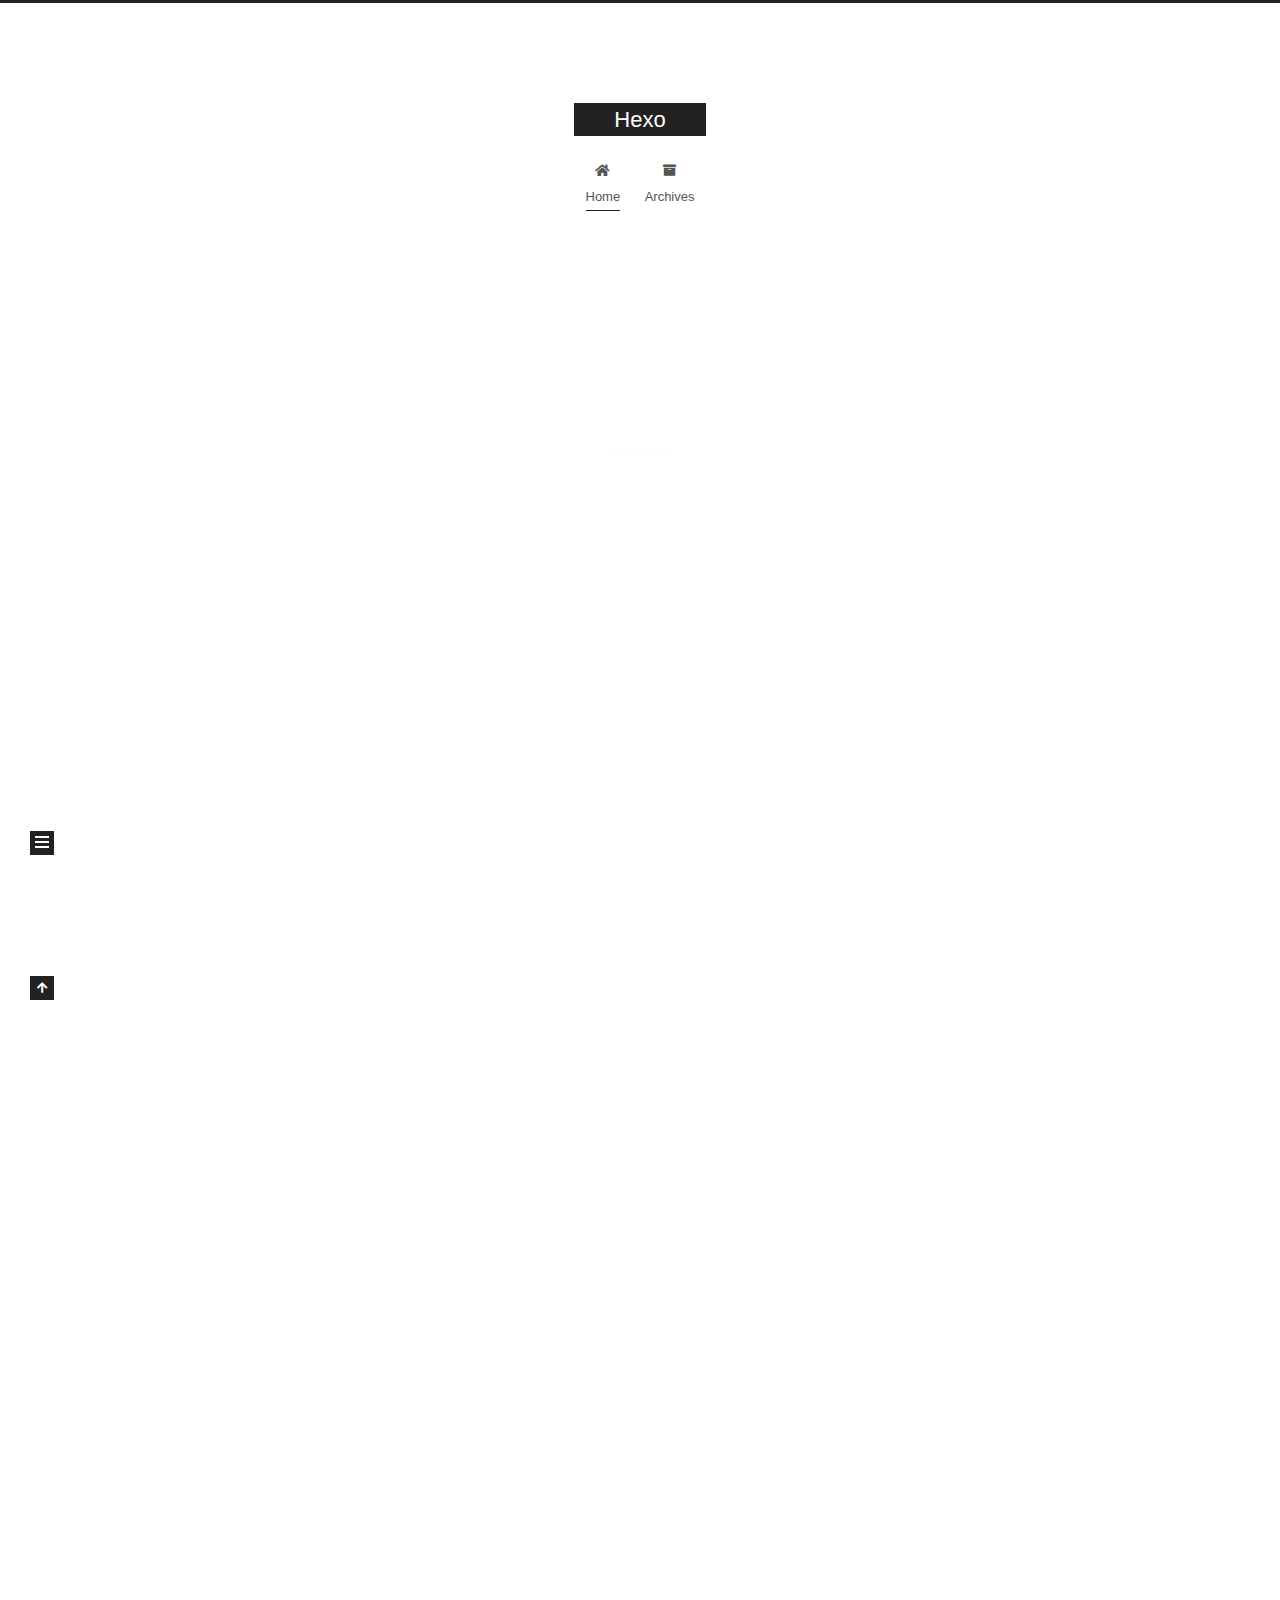
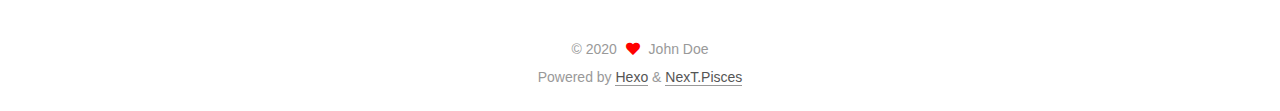
==== commit 87b691a7: "Site updated: 2020-06-03 07:26:45" ====
--- a/index.html
+++ b/index.html
@@ -17,7 +17,7 @@
 
 <script id="hexo-configurations">
     var NexT = window.NexT || {};
-    var CONFIG = {"hostname":"yoursite.com","root":"/","scheme":"Muse","version":"7.8.0","exturl":false,"sidebar":{"position":"left","display":"post","padding":18,"offset":12,"onmobile":false},"copycode":{"enable":false,"show_result":false,"style":null},"back2top":{"enable":true,"sidebar":false,"scrollpercent":false},"bookmark":{"enable":false,"color":"#222","save":"auto"},"fancybox":false,"mediumzoom":false,"lazyload":false,"pangu":false,"comments":{"style":"tabs","active":null,"storage":true,"lazyload":false,"nav":null},"algolia":{"hits":{"per_page":10},"labels":{"input_placeholder":"Search for Posts","hits_empty":"We didn't find any results for the search: ${query}","hits_stats":"${hits} results found in ${time} ms"}},"localsearch":{"enable":false,"trigger":"auto","top_n_per_article":1,"unescape":false,"preload":false},"motion":{"enable":true,"async":false,"transition":{"post_block":"fadeIn","post_header":"slideDownIn","post_body":"slideDownIn","coll_header":"slideLeftIn","sidebar":"slideUpIn"}}};
+    var CONFIG = {"hostname":"yoursite.com","root":"/","scheme":"Pisces","version":"7.8.0","exturl":false,"sidebar":{"position":"left","display":"post","padding":18,"offset":12,"onmobile":false},"copycode":{"enable":false,"show_result":false,"style":null},"back2top":{"enable":true,"sidebar":false,"scrollpercent":false},"bookmark":{"enable":false,"color":"#222","save":"auto"},"fancybox":false,"mediumzoom":false,"lazyload":false,"pangu":false,"comments":{"style":"tabs","active":null,"storage":true,"lazyload":false,"nav":null},"algolia":{"hits":{"per_page":10},"labels":{"input_placeholder":"Search for Posts","hits_empty":"We didn't find any results for the search: ${query}","hits_stats":"${hits} results found in ${time} ms"}},"localsearch":{"enable":false,"trigger":"auto","top_n_per_article":1,"unescape":false,"preload":false},"motion":{"enable":true,"async":false,"transition":{"post_block":"fadeIn","post_header":"slideDownIn","post_body":"slideDownIn","coll_header":"slideLeftIn","sidebar":"slideUpIn"}}};
   </script>
 
   <meta property="og:type" content="website">
@@ -368,7 +368,7 @@
   </span>
   <span class="author" itemprop="copyrightHolder">John Doe</span>
 </div>
-  <div class="powered-by">Powered by <a href="https://hexo.io/" class="theme-link" rel="noopener" target="_blank">Hexo</a> & <a href="https://muse.theme-next.org/" class="theme-link" rel="noopener" target="_blank">NexT.Muse</a>
+  <div class="powered-by">Powered by <a href="https://hexo.io/" class="theme-link" rel="noopener" target="_blank">Hexo</a> & <a href="https://pisces.theme-next.org/" class="theme-link" rel="noopener" target="_blank">NexT.Pisces</a>
   </div>
 
         
@@ -394,7 +394,7 @@
 <script src="/js/motion.js"></script>
 
 
-<script src="/js/schemes/muse.js"></script>
+<script src="/js/schemes/pisces.js"></script>
 
 
 <script src="/js/next-boot.js"></script>
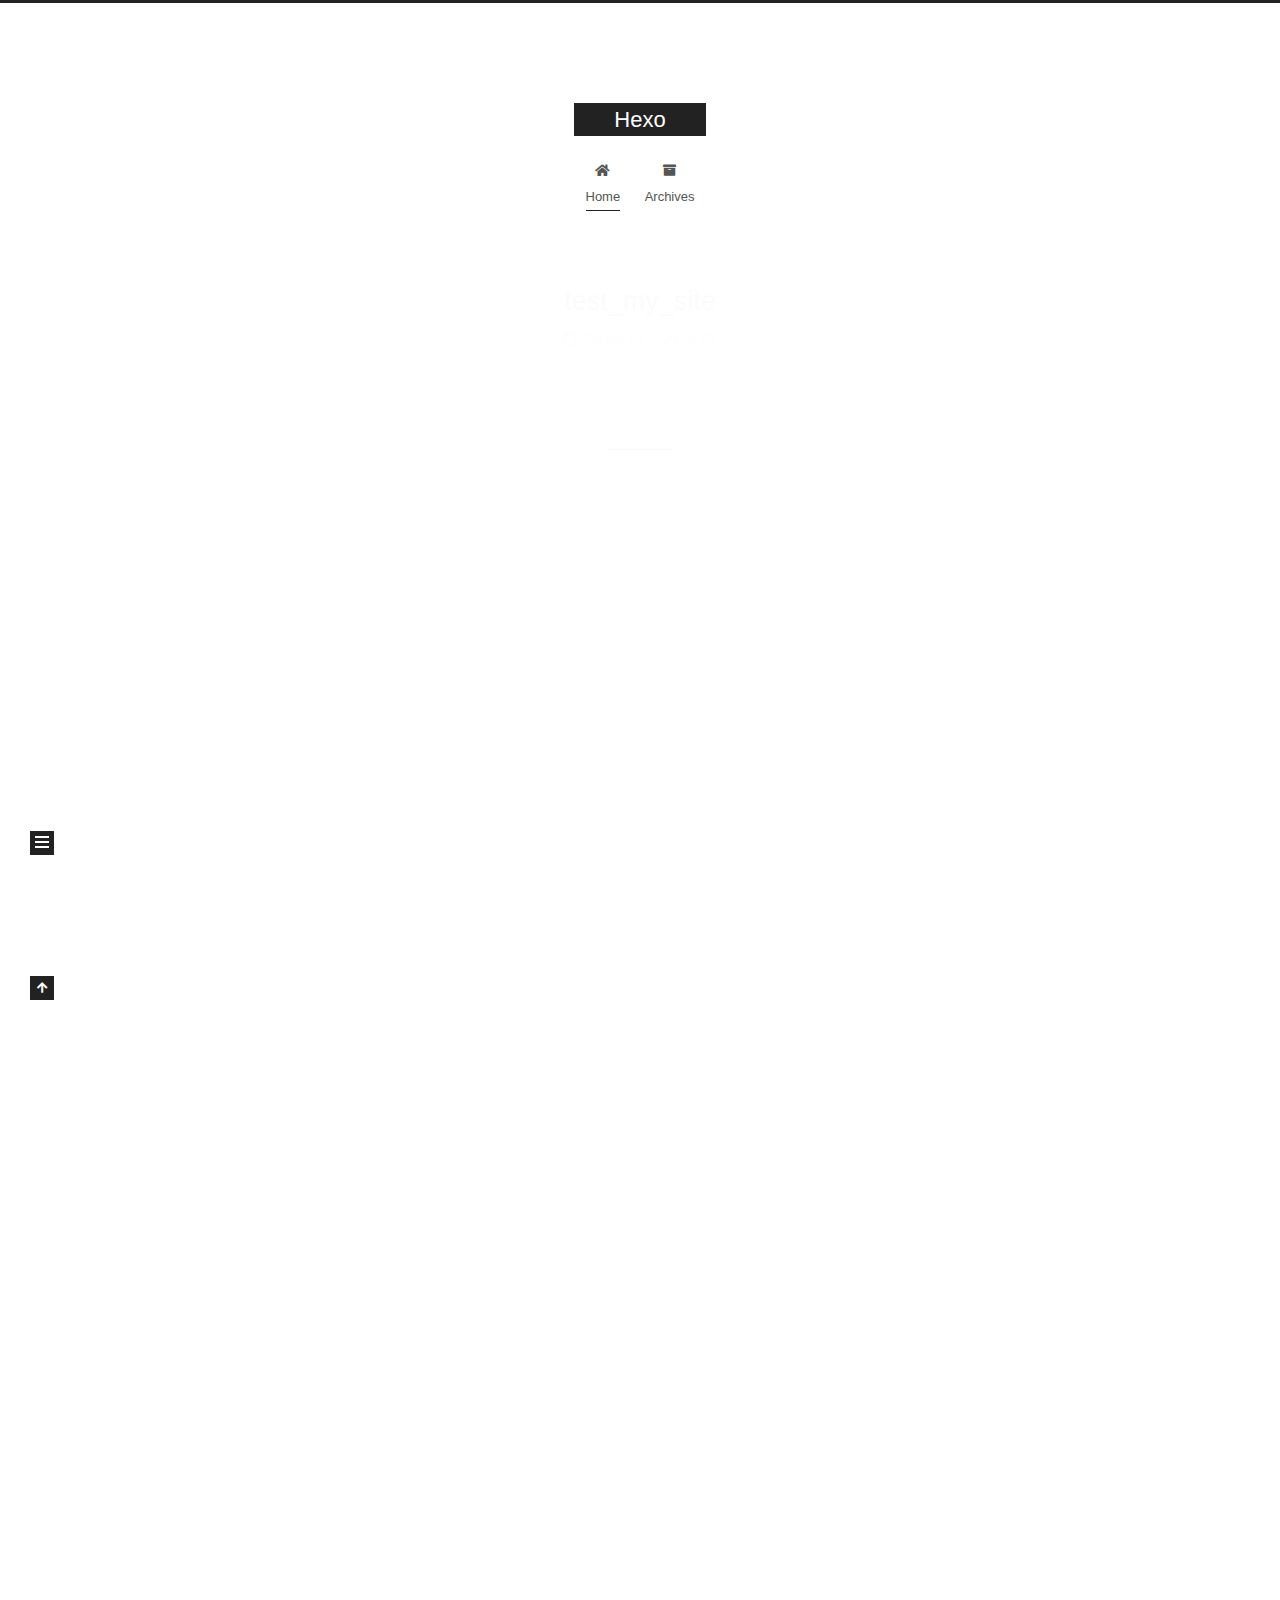
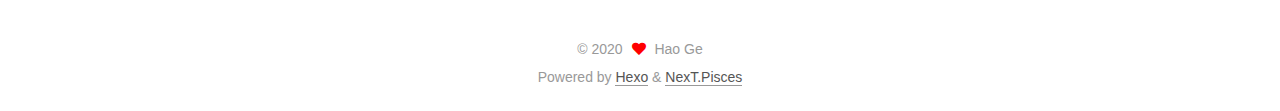
==== commit 97aef04f: "Site updated: 2020-06-03 10:10:23" ====
--- a/index.html
+++ b/index.html
@@ -366,7 +366,7 @@
   <span class="with-love">
     <i class="fa fa-heart"></i>
   </span>
-  <span class="author" itemprop="copyrightHolder">John Doe</span>
+  <span class="author" itemprop="copyrightHolder">Hao Ge</span>
 </div>
   <div class="powered-by">Powered by <a href="https://hexo.io/" class="theme-link" rel="noopener" target="_blank">Hexo</a> & <a href="https://pisces.theme-next.org/" class="theme-link" rel="noopener" target="_blank">NexT.Pisces</a>
   </div>
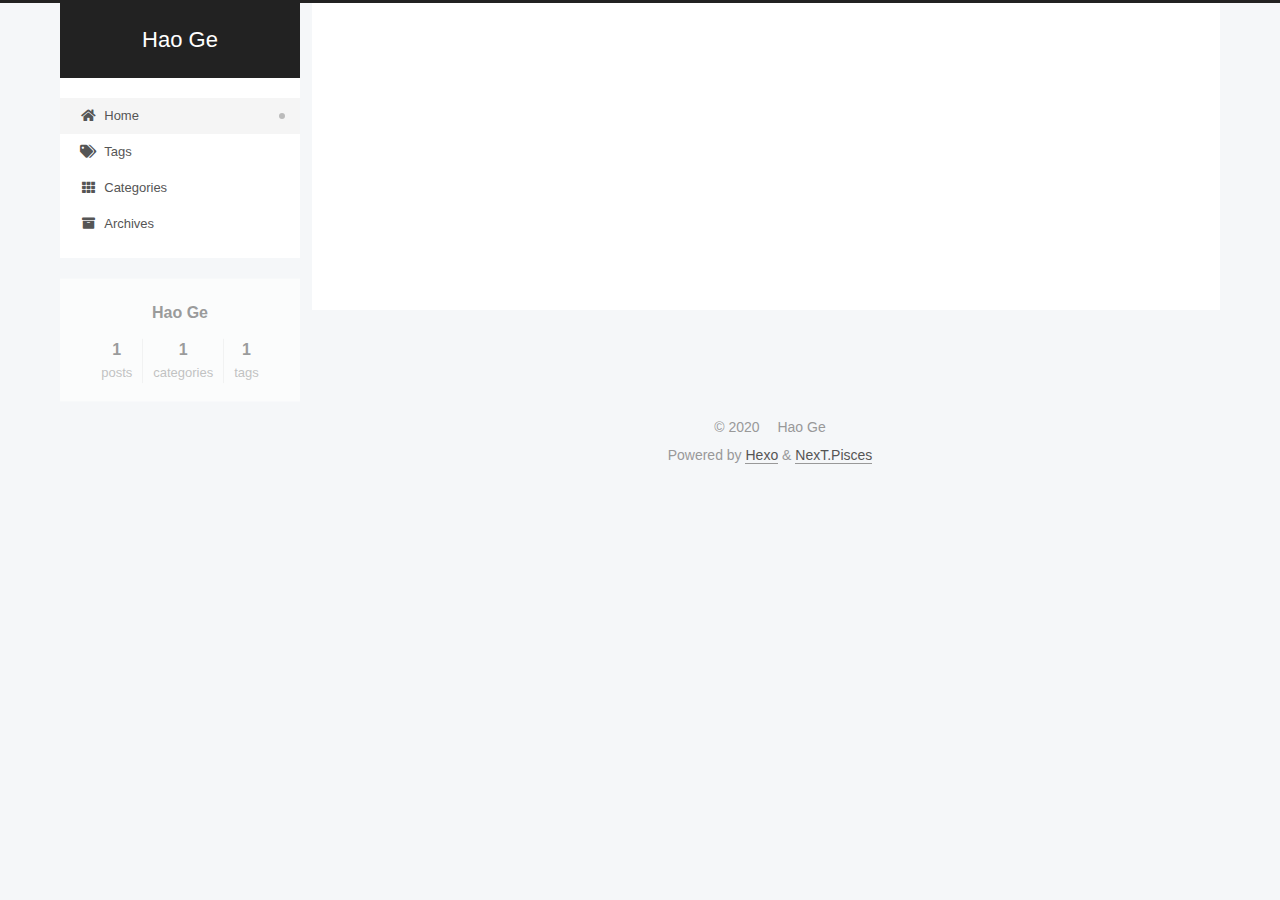
==== commit f747e0d6: "Site updated: 2020-06-03 17:34:27" ====
--- a/index.html
+++ b/index.html
@@ -21,11 +21,11 @@
   </script>
 
   <meta property="og:type" content="website">
-<meta property="og:title" content="Hexo">
+<meta property="og:title" content="Hao Ge">
 <meta property="og:url" content="http://yoursite.com/index.html">
-<meta property="og:site_name" content="Hexo">
+<meta property="og:site_name" content="Hao Ge">
 <meta property="og:locale" content="en_US">
-<meta property="article:author" content="John Doe">
+<meta property="article:author" content="Hao Ge">
 <meta name="twitter:card" content="summary">
 
 <link rel="canonical" href="http://yoursite.com/">
@@ -41,7 +41,7 @@
   };
 </script>
 
-  <title>Hexo</title>
+  <title>Hao Ge</title>
   
 
 
@@ -92,7 +92,7 @@
 
     <a href="/" class="brand" rel="start">
       <span class="logo-line-before"><i></i></span>
-      <h1 class="site-title">Hexo</h1>
+      <h1 class="site-title">Hao Ge</h1>
       <span class="logo-line-after"><i></i></span>
     </a>
   </div>
@@ -113,6 +113,16 @@
     <a href="/" rel="section"><i class="fa fa-home fa-fw"></i>Home</a>
 
   </li>
+        <li class="menu-item menu-item-tags">
+
+    <a href="/tags/" rel="section"><i class="fa fa-tags fa-fw"></i>Tags</a>
+
+  </li>
+        <li class="menu-item menu-item-categories">
+
+    <a href="/categories/" rel="section"><i class="fa fa-th fa-fw"></i>Categories</a>
+
+  </li>
         <li class="menu-item menu-item-archives">
 
     <a href="/archives/" rel="section"><i class="fa fa-archive fa-fw"></i>Archives</a>
@@ -145,21 +155,21 @@
   
   
   <article itemscope itemtype="http://schema.org/Article" class="post-block" lang="en">
-    <link itemprop="mainEntityOfPage" href="http://yoursite.com/2020/06/02/test-my-site/">
+    <link itemprop="mainEntityOfPage" href="http://yoursite.com/2020/06/03/test-my-site/">
 
     <span hidden itemprop="author" itemscope itemtype="http://schema.org/Person">
       <meta itemprop="image" content="/images/avatar.gif">
-      <meta itemprop="name" content="John Doe">
+      <meta itemprop="name" content="Hao Ge">
       <meta itemprop="description" content="">
     </span>
 
     <span hidden itemprop="publisher" itemscope itemtype="http://schema.org/Organization">
-      <meta itemprop="name" content="Hexo">
+      <meta itemprop="name" content="Hao Ge">
     </span>
       <header class="post-header">
         <h2 class="post-title" itemprop="name headline">
           
-            <a href="/2020/06/02/test-my-site/" class="post-title-link" itemprop="url">test_my_site</a>
+            <a href="/2020/06/03/test-my-site/" class="post-title-link" itemprop="url">Fist post</a>
         </h2>
 
         <div class="post-meta">
@@ -168,8 +178,18 @@
                 <i class="far fa-calendar"></i>
               </span>
               <span class="post-meta-item-text">Posted on</span>
-
-              <time title="Created: 2020-06-02 23:18:03" itemprop="dateCreated datePublished" datetime="2020-06-02T23:18:03+08:00">2020-06-02</time>
+              
+
+              <time title="Created: 2020-06-03 00:00:00 / Modified: 17:13:59" itemprop="dateCreated datePublished" datetime="2020-06-03T00:00:00+08:00">2020-06-03</time>
+            </span>
+            <span class="post-meta-item">
+              <span class="post-meta-item-icon">
+                <i class="far fa-folder"></i>
+              </span>
+              <span class="post-meta-item-text">In</span>
+                <span itemprop="about" itemscope itemtype="http://schema.org/Thing">
+                  <a href="/categories/Else/" itemprop="url" rel="index"><span itemprop="name">Else</span></a>
+                </span>
             </span>
 
           
@@ -183,77 +203,7 @@
     <div class="post-body" itemprop="articleBody">
 
       
-          
-      
-    </div>
-
-    
-    
-    
-      <footer class="post-footer">
-        <div class="post-eof"></div>
-      </footer>
-  </article>
-  
-  
-  
-
-      
-  
-  
-  <article itemscope itemtype="http://schema.org/Article" class="post-block" lang="en">
-    <link itemprop="mainEntityOfPage" href="http://yoursite.com/2020/06/02/hello-world/">
-
-    <span hidden itemprop="author" itemscope itemtype="http://schema.org/Person">
-      <meta itemprop="image" content="/images/avatar.gif">
-      <meta itemprop="name" content="John Doe">
-      <meta itemprop="description" content="">
-    </span>
-
-    <span hidden itemprop="publisher" itemscope itemtype="http://schema.org/Organization">
-      <meta itemprop="name" content="Hexo">
-    </span>
-      <header class="post-header">
-        <h2 class="post-title" itemprop="name headline">
-          
-            <a href="/2020/06/02/hello-world/" class="post-title-link" itemprop="url">Hello World</a>
-        </h2>
-
-        <div class="post-meta">
-            <span class="post-meta-item">
-              <span class="post-meta-item-icon">
-                <i class="far fa-calendar"></i>
-              </span>
-              <span class="post-meta-item-text">Posted on</span>
-
-              <time title="Created: 2020-06-02 23:09:03" itemprop="dateCreated datePublished" datetime="2020-06-02T23:09:03+08:00">2020-06-02</time>
-            </span>
-
-          
-
-        </div>
-      </header>
-
-    
-    
-    
-    <div class="post-body" itemprop="articleBody">
-
-      
-          <p>Welcome to <a href="https://hexo.io/" target="_blank" rel="noopener">Hexo</a>! This is your very first post. Check <a href="https://hexo.io/docs/" target="_blank" rel="noopener">documentation</a> for more info. If you get any problems when using Hexo, you can find the answer in <a href="https://hexo.io/docs/troubleshooting.html" target="_blank" rel="noopener">troubleshooting</a> or you can ask me on <a href="https://github.com/hexojs/hexo/issues" target="_blank" rel="noopener">GitHub</a>.</p>
-<h2 id="Quick-Start"><a href="#Quick-Start" class="headerlink" title="Quick Start"></a>Quick Start</h2><h3 id="Create-a-new-post"><a href="#Create-a-new-post" class="headerlink" title="Create a new post"></a>Create a new post</h3><figure class="highlight bash"><table><tr><td class="gutter"><pre><span class="line">1</span><br></pre></td><td class="code"><pre><span class="line">$ hexo new <span class="string">"My New Post"</span></span><br></pre></td></tr></table></figure>
-
-<p>More info: <a href="https://hexo.io/docs/writing.html" target="_blank" rel="noopener">Writing</a></p>
-<h3 id="Run-server"><a href="#Run-server" class="headerlink" title="Run server"></a>Run server</h3><figure class="highlight bash"><table><tr><td class="gutter"><pre><span class="line">1</span><br></pre></td><td class="code"><pre><span class="line">$ hexo server</span><br></pre></td></tr></table></figure>
-
-<p>More info: <a href="https://hexo.io/docs/server.html" target="_blank" rel="noopener">Server</a></p>
-<h3 id="Generate-static-files"><a href="#Generate-static-files" class="headerlink" title="Generate static files"></a>Generate static files</h3><figure class="highlight bash"><table><tr><td class="gutter"><pre><span class="line">1</span><br></pre></td><td class="code"><pre><span class="line">$ hexo generate</span><br></pre></td></tr></table></figure>
-
-<p>More info: <a href="https://hexo.io/docs/generating.html" target="_blank" rel="noopener">Generating</a></p>
-<h3 id="Deploy-to-remote-sites"><a href="#Deploy-to-remote-sites" class="headerlink" title="Deploy to remote sites"></a>Deploy to remote sites</h3><figure class="highlight bash"><table><tr><td class="gutter"><pre><span class="line">1</span><br></pre></td><td class="code"><pre><span class="line">$ hexo deploy</span><br></pre></td></tr></table></figure>
-
-<p>More info: <a href="https://hexo.io/docs/one-command-deployment.html" target="_blank" rel="noopener">Deployment</a></p>
-
+          <p>This is the first post. </p>
       
     </div>
 
@@ -326,7 +276,7 @@
 
       <div class="site-overview-wrap sidebar-panel">
         <div class="site-author motion-element" itemprop="author" itemscope itemtype="http://schema.org/Person">
-  <p class="site-author-name" itemprop="name">John Doe</p>
+  <p class="site-author-name" itemprop="name">Hao Ge</p>
   <div class="site-description" itemprop="description"></div>
 </div>
 <div class="site-state-wrap motion-element">
@@ -334,9 +284,21 @@
       <div class="site-state-item site-state-posts">
           <a href="/archives/">
         
-          <span class="site-state-item-count">2</span>
+          <span class="site-state-item-count">1</span>
           <span class="site-state-item-name">posts</span>
         </a>
+      </div>
+      <div class="site-state-item site-state-categories">
+            <a href="/categories/">
+          
+        <span class="site-state-item-count">1</span>
+        <span class="site-state-item-name">categories</span></a>
+      </div>
+      <div class="site-state-item site-state-tags">
+            <a href="/tags/">
+          
+        <span class="site-state-item-count">1</span>
+        <span class="site-state-item-name">tags</span></a>
       </div>
   </nav>
 </div>
@@ -364,7 +326,7 @@
   &copy; 
   <span itemprop="copyrightYear">2020</span>
   <span class="with-love">
-    <i class="fa fa-heart"></i>
+    <i class=""></i>
   </span>
   <span class="author" itemprop="copyrightHolder">Hao Ge</span>
 </div>
--- a/css/main.css
+++ b/css/main.css
@@ -1,5 +1,5 @@
 :root {
-  --body-bg-color: #fff;
+  --body-bg-color: #f5f7f9;
   --content-bg-color: #fff;
   --card-bg-color: #f5f5f5;
   --text-color: #555;
@@ -11,11 +11,11 @@
   --table-row-odd-bg-color: #f9f9f9;
   --table-row-hover-bg-color: #f5f5f5;
   --menu-item-bg-color: #f5f5f5;
-  --btn-default-bg: #222;
-  --btn-default-color: #fff;
-  --btn-default-border-color: #222;
-  --btn-default-hover-bg: #fff;
-  --btn-default-hover-color: #222;
+  --btn-default-bg: #fff;
+  --btn-default-color: #555;
+  --btn-default-border-color: #555;
+  --btn-default-hover-bg: #222;
+  --btn-default-hover-color: #fff;
   --btn-default-hover-border-color: #222;
 }
 html {
@@ -314,7 +314,7 @@
 .btn {
   background: var(--btn-default-bg);
   border: 2px solid var(--btn-default-border-color);
-  border-radius: 0;
+  border-radius: 2px;
   color: var(--btn-default-color);
   display: inline-block;
   font-size: 0.875em;
@@ -921,16 +921,16 @@
 }
 .main-inner {
   margin: 0 auto;
-  width: 700px;
+  width: calc(100% - 20px);
 }
 @media (min-width: 1200px) {
   .main-inner {
-    width: 800px;
+    width: 1160px;
   }
 }
 @media (min-width: 1600px) {
   .main-inner {
-    width: 900px;
+    width: 73%;
   }
 }
 @media (max-width: 767px) {
@@ -943,16 +943,16 @@
 }
 .header-inner {
   margin: 0 auto;
-  width: 700px;
+  width: calc(100% - 20px);
 }
 @media (min-width: 1200px) {
   .header-inner {
-    width: 800px;
+    width: 1160px;
   }
 }
 @media (min-width: 1600px) {
   .header-inner {
-    width: 900px;
+    width: 73%;
   }
 }
 .site-brand-container {
@@ -991,7 +991,7 @@
   margin: 0;
 }
 .site-subtitle {
-  color: #999;
+  color: #ddd;
   font-size: 0.8125em;
   margin: 10px 0;
 }
@@ -1136,22 +1136,22 @@
   display: inline-block;
 }
 .site-author-image {
-  border: 2px solid #333;
+  border: 1px solid #eee;
   display: block;
   margin: 0 auto;
-  max-width: 96px;
+  max-width: 120px;
   padding: 2px;
 }
 .site-author-name {
-  color: #f5f5f5;
-  font-weight: normal;
-  margin: 5px 0 0;
+  color: var(--text-color);
+  font-weight: 600;
+  margin: 0;
   text-align: center;
 }
 .site-description {
   color: #999;
-  font-size: 1em;
-  margin-top: 5px;
+  font-size: 0.8125em;
+  margin-top: 0;
   text-align: center;
 }
 .links-of-author {
@@ -1168,7 +1168,7 @@
 }
 .links-of-author a::before,
 .links-of-author span.exturl::before {
-  background: #526cff;
+  background: #59ff11;
   border-radius: 50%;
   content: ' ';
   display: inline-block;
@@ -1246,7 +1246,7 @@
 }
 .sidebar-nav li {
   border-bottom: 1px solid transparent;
-  color: #666;
+  color: var(--text-color);
   cursor: pointer;
   display: inline-block;
   font-size: 0.875em;
@@ -1255,14 +1255,14 @@
   margin-left: 10px;
 }
 .sidebar-nav li:hover {
-  color: #f5f5f5;
+  color: #fc6423;
 }
 .sidebar-nav .sidebar-nav-active {
-  border-bottom-color: #87daff;
-  color: #87daff;
+  border-bottom-color: #fc6423;
+  color: #fc6423;
 }
 .sidebar-nav .sidebar-nav-active:hover {
-  color: #87daff;
+  color: #fc6423;
 }
 .sidebar-panel {
   display: none;
@@ -1291,7 +1291,7 @@
   }
 }
 .sidebar-toggle:hover .toggle-line {
-  background: #87daff;
+  background: #fc6423;
 }
 .post-toc {
   font-size: 0.875em;
@@ -1330,14 +1330,14 @@
   display: block;
 }
 .post-toc .nav .active > a {
-  border-bottom-color: #87daff;
-  color: #87daff;
+  border-bottom-color: #fc6423;
+  color: #fc6423;
 }
 .post-toc .nav .active-current > a {
-  color: #87daff;
+  color: #fc6423;
 }
 .post-toc .nav .active-current > a:hover {
-  color: #87daff;
+  color: #fc6423;
 }
 .site-state {
   display: flex;
@@ -1352,20 +1352,20 @@
   padding: 0 15px;
 }
 .site-state-item:not(:first-child) {
-  border-left: 1px solid #333;
+  border-left: 1px solid #eee;
 }
 .site-state-item a {
   border-bottom: none;
 }
 .site-state-item-count {
   display: block;
-  font-size: 1.25em;
+  font-size: 1em;
   font-weight: 600;
   text-align: center;
 }
 .site-state-item-name {
-  color: inherit;
-  font-size: 0.875em;
+  color: #999;
+  font-size: 0.8125em;
 }
 .footer {
   color: #999;
@@ -1382,16 +1382,16 @@
   box-sizing: border-box;
   margin: 0 auto;
   text-align: center;
-  width: 700px;
+  width: calc(100% - 20px);
 }
 @media (min-width: 1200px) {
   .footer-inner {
-    width: 800px;
+    width: 1160px;
   }
 }
 @media (min-width: 1600px) {
   .footer-inner {
-    width: 900px;
+    width: 73%;
   }
 }
 .languages {
@@ -1411,7 +1411,7 @@
   width: 100%;
 }
 .with-love {
-  color: #ff0000;
+  color: ;
   display: inline-block;
   margin: 0 5px;
 }
@@ -1489,7 +1489,7 @@
   color: #fff;
   cursor: pointer;
   left: 30px;
-  opacity: 1;
+  opacity: 0.6;
   padding: 0 6px;
   position: fixed;
   transition-property: bottom;
@@ -1500,10 +1500,10 @@
   display: none;
 }
 .back-to-top:hover {
-  color: #87daff;
+  color: #fc6423;
 }
 .back-to-top.back-to-top-on {
-  bottom: 19px;
+  bottom: 30px;
 }
 @media (max-width: 991px) {
   .back-to-top {
@@ -2141,151 +2141,301 @@
 .tag-cloud a:hover {
   color: var(--link-hover-color) !important;
 }
-@media (max-width: 767px) {
-  .header-inner,
-  .main-inner,
+.header {
+  margin: 0 auto;
+  position: relative;
+  width: calc(100% - 20px);
+}
+@media (min-width: 1200px) {
+  .header {
+    width: 1160px;
+  }
+}
+@media (min-width: 1600px) {
+  .header {
+    width: 73%;
+  }
+}
+@media (max-width: 991px) {
+  .header {
+    width: auto;
+  }
+}
+.header-inner {
+  background: var(--content-bg-color);
+  border-radius: initial;
+  box-shadow: initial;
+  overflow: hidden;
+  padding: 0;
+  position: absolute;
+  top: 0;
+  width: 240px;
+}
+@media (min-width: 1200px) {
+  .header-inner {
+    width: 240px;
+  }
+}
+@media (max-width: 991px) {
+  .header-inner {
+    border-radius: initial;
+    position: relative;
+    width: auto;
+  }
+}
+.main-inner {
+  align-items: flex-start;
+  display: flex;
+  justify-content: space-between;
+  flex-direction: row-reverse;
+}
+@media (max-width: 991px) {
+  .main-inner {
+    width: auto;
+  }
+}
+.content-wrap {
+  background: var(--content-bg-color);
+  border-radius: initial;
+  box-shadow: initial;
+  box-sizing: border-box;
+  padding: 40px;
+  width: calc(100% - 252px);
+}
+@media (max-width: 991px) {
+  .content-wrap {
+    border-radius: initial;
+    padding: 20px;
+    width: 100%;
+  }
+}
+.footer-inner {
+  padding-left: 260px;
+}
+.back-to-top {
+  left: auto;
+  right: 30px;
+}
+@media (max-width: 991px) {
+  .back-to-top {
+    right: 20px;
+  }
+}
+@media (max-width: 991px) {
   .footer-inner {
+    padding-left: 0;
+    padding-right: 0;
     width: auto;
   }
 }
-.header-inner {
-  padding-top: 100px;
-}
-@media (max-width: 767px) {
-  .header-inner {
-    padding-top: 50px;
-  }
-}
-.main-inner {
-  padding-bottom: 60px;
-}
-.content {
-  padding-top: 70px;
-}
-@media (max-width: 767px) {
-  .content {
-    padding-top: 35px;
-  }
-}
-embed {
+.site-brand-container {
+  background: #222;
+}
+@media (max-width: 991px) {
+  .site-brand-container {
+    box-shadow: 0 0 16px rgba(0,0,0,0.5);
+  }
+}
+.site-meta {
+  padding: 20px 0;
+}
+.brand {
+  padding: 0;
+}
+.site-subtitle {
+  margin: 10px 10px 0;
+}
+.custom-logo-image {
+  margin-top: 20px;
+}
+@media (max-width: 991px) {
+  .custom-logo-image {
+    display: none;
+  }
+}
+@media (min-width: 768px) and (max-width: 991px) {
+  .site-nav-toggle,
+  .site-nav-right {
+    display: flex;
+    flex-direction: column;
+    justify-content: center;
+  }
+}
+.site-nav-toggle .toggle,
+.site-nav-right .toggle {
+  color: #fff;
+}
+.site-nav-toggle .toggle .toggle-line,
+.site-nav-right .toggle .toggle-line {
+  background: #fff;
+}
+@media (min-width: 768px) and (max-width: 991px) {
+  .site-nav {
+    display: none;
+  }
+}
+.menu .menu-item {
   display: block;
-  margin: 0 auto 25px auto;
-}
-.custom-logo .site-meta-headline {
-  text-align: center;
-}
-.custom-logo .site-title {
-  color: #222;
-  margin: 10px auto 0;
-}
-.custom-logo .site-title a {
-  border: 0;
-}
-.custom-logo-image {
-  background: #fff;
-  margin: 0 auto;
-  max-width: 150px;
-  padding: 5px;
-}
-.brand {
-  background: var(--btn-default-bg);
-}
-@media (max-width: 767px) {
-  .site-nav {
-    border-bottom: 1px solid #ddd;
-    border-top: 1px solid #ddd;
-    left: 0;
-    margin: 0;
-    padding: 0;
-    width: 100%;
-  }
-}
-@media (max-width: 767px) {
-  .menu {
-    text-align: left;
-  }
-}
-.menu-item-active a,
-.menu .menu-item a:hover,
-.menu .menu-item span.exturl:hover {
-  background: transparent;
-  border-bottom: 1px solid var(--link-hover-color) !important;
-}
-@media (max-width: 767px) {
-  .menu-item-active a,
-  .menu .menu-item a:hover,
-  .menu .menu-item span.exturl:hover {
-    border-bottom: 1px dotted #ddd !important;
-  }
-}
-@media (max-width: 767px) {
-  .menu .menu-item {
-    margin: 0 10px;
-  }
+  margin: 0;
 }
 .menu .menu-item a,
 .menu .menu-item span.exturl {
-  border-bottom: 1px solid transparent;
-}
-@media (max-width: 767px) {
-  .menu .menu-item a,
-  .menu .menu-item span.exturl {
-    padding: 5px 10px;
-  }
-}
-@media (min-width: 768px) {
-  .menu .menu-item .fa,
-  .menu .menu-item .fab,
-  .menu .menu-item .far,
-  .menu .menu-item .fas {
-    display: block;
-    line-height: 2;
-    margin-right: 0;
-    width: 100%;
+  padding: 5px 20px;
+  position: relative;
+  text-align: left;
+  transition-property: background-color;
+}
+@media (max-width: 991px) {
+  .menu .menu-item.menu-item-search {
+    display: none;
   }
 }
 .menu .menu-item .badge {
-  background: #eee;
-  padding: 1px 4px;
+  background: #ccc;
+  border-radius: 10px;
+  color: #fff;
+  float: right;
+  padding: 2px 5px;
+  text-shadow: 1px 1px 0 rgba(0,0,0,0.1);
+  vertical-align: middle;
+}
+.main-menu .menu-item-active a::after {
+  background: #bbb;
+  border-radius: 50%;
+  content: ' ';
+  height: 6px;
+  margin-top: -3px;
+  position: absolute;
+  right: 15px;
+  top: 50%;
+  width: 6px;
 }
 .sub-menu {
-  margin: 10px 0;
+  background: var(--content-bg-color);
+  border-bottom: 1px solid #ddd;
+  margin: 0;
+  padding: 6px 0;
 }
 .sub-menu .menu-item {
   display: inline-block;
 }
+.sub-menu .menu-item a,
+.sub-menu .menu-item span.exturl {
+  background: transparent;
+  margin: 5px 10px;
+  padding: initial;
+}
+.sub-menu .menu-item a:hover,
+.sub-menu .menu-item span.exturl:hover {
+  background: transparent;
+  color: #fc6423;
+}
+.sub-menu .menu-item-active a {
+  border-bottom-color: #fc6423;
+  color: #fc6423;
+}
+.sub-menu .menu-item-active a:hover {
+  border-bottom-color: #fc6423;
+}
 .sidebar {
-  left: -320px;
-}
-.sidebar.sidebar-active {
-  left: 0;
-}
-.sidebar {
-  width: 320px;
-  z-index: 1200;
-  transition-delay: 0s;
-  transition-duration: 0.2s;
-  transition-timing-function: ease-out;
-}
-.sidebar a,
-.sidebar span.exturl {
-  border-bottom-color: #555;
-  color: #999;
-}
-.sidebar a:hover,
-.sidebar span.exturl:hover {
-  border-bottom-color: #eee;
-  color: #eee;
-}
-.links-of-blogroll-item {
-  padding: 2px 10px;
-}
-.links-of-blogroll-item a,
-.links-of-blogroll-item span.exturl {
+  background: var(--body-bg-color);
+  box-shadow: none;
+  margin-top: 100%;
+  position: static;
+  width: 240px;
+}
+@media (max-width: 991px) {
+  .sidebar {
+    display: none;
+  }
+}
+.sidebar-toggle {
+  display: none;
+}
+.sidebar-inner {
+  background: var(--content-bg-color);
+  border-radius: initial;
+  box-shadow: initial;
+  box-sizing: border-box;
+  color: var(--text-color);
+  width: 240px;
+  opacity: 0;
+}
+.sidebar-inner.affix {
+  position: fixed;
+  top: 12px;
+}
+.sidebar-inner.affix-bottom {
+  position: absolute;
+}
+.site-state-item {
+  padding: 0 10px;
+}
+.sidebar-button {
+  border-bottom: 1px dotted #ccc;
+  border-top: 1px dotted #ccc;
+  margin-top: 10px;
+  text-align: center;
+}
+.sidebar-button a {
+  border: 0;
+  color: #fc6423;
+  display: block;
+}
+.sidebar-button a:hover {
+  background: none;
+  border: 0;
+  color: #e34603;
+}
+.sidebar-button a:hover .fa,
+.sidebar-button a:hover .fab,
+.sidebar-button a:hover .far,
+.sidebar-button a:hover .fas {
+  color: #e34603;
+}
+.links-of-author {
+  display: flex;
+  flex-wrap: wrap;
+  margin-top: 10px;
+  justify-content: center;
+}
+.links-of-author-item {
+  margin: 5px 0 0;
+  width: 50%;
+}
+.links-of-author-item a,
+.links-of-author-item span.exturl {
   box-sizing: border-box;
   display: inline-block;
-  max-width: 280px;
+  margin-bottom: 0;
+  margin-right: 0;
+  max-width: 216px;
   overflow: hidden;
+  padding: 0 5px;
   text-overflow: ellipsis;
   white-space: nowrap;
 }
+.links-of-author-item a,
+.links-of-author-item span.exturl {
+  border-bottom: none;
+  display: block;
+  text-decoration: none;
+}
+.links-of-author-item a::before,
+.links-of-author-item span.exturl::before {
+  display: none;
+}
+.links-of-author-item a:hover,
+.links-of-author-item span.exturl:hover {
+  background: var(--body-bg-color);
+  border-radius: 4px;
+}
+.links-of-author-item .fa,
+.links-of-author-item .fab,
+.links-of-author-item .far,
+.links-of-author-item .fas {
+  margin-right: 2px;
+}
+.links-of-blogroll-item {
+  padding: 0;
+}
